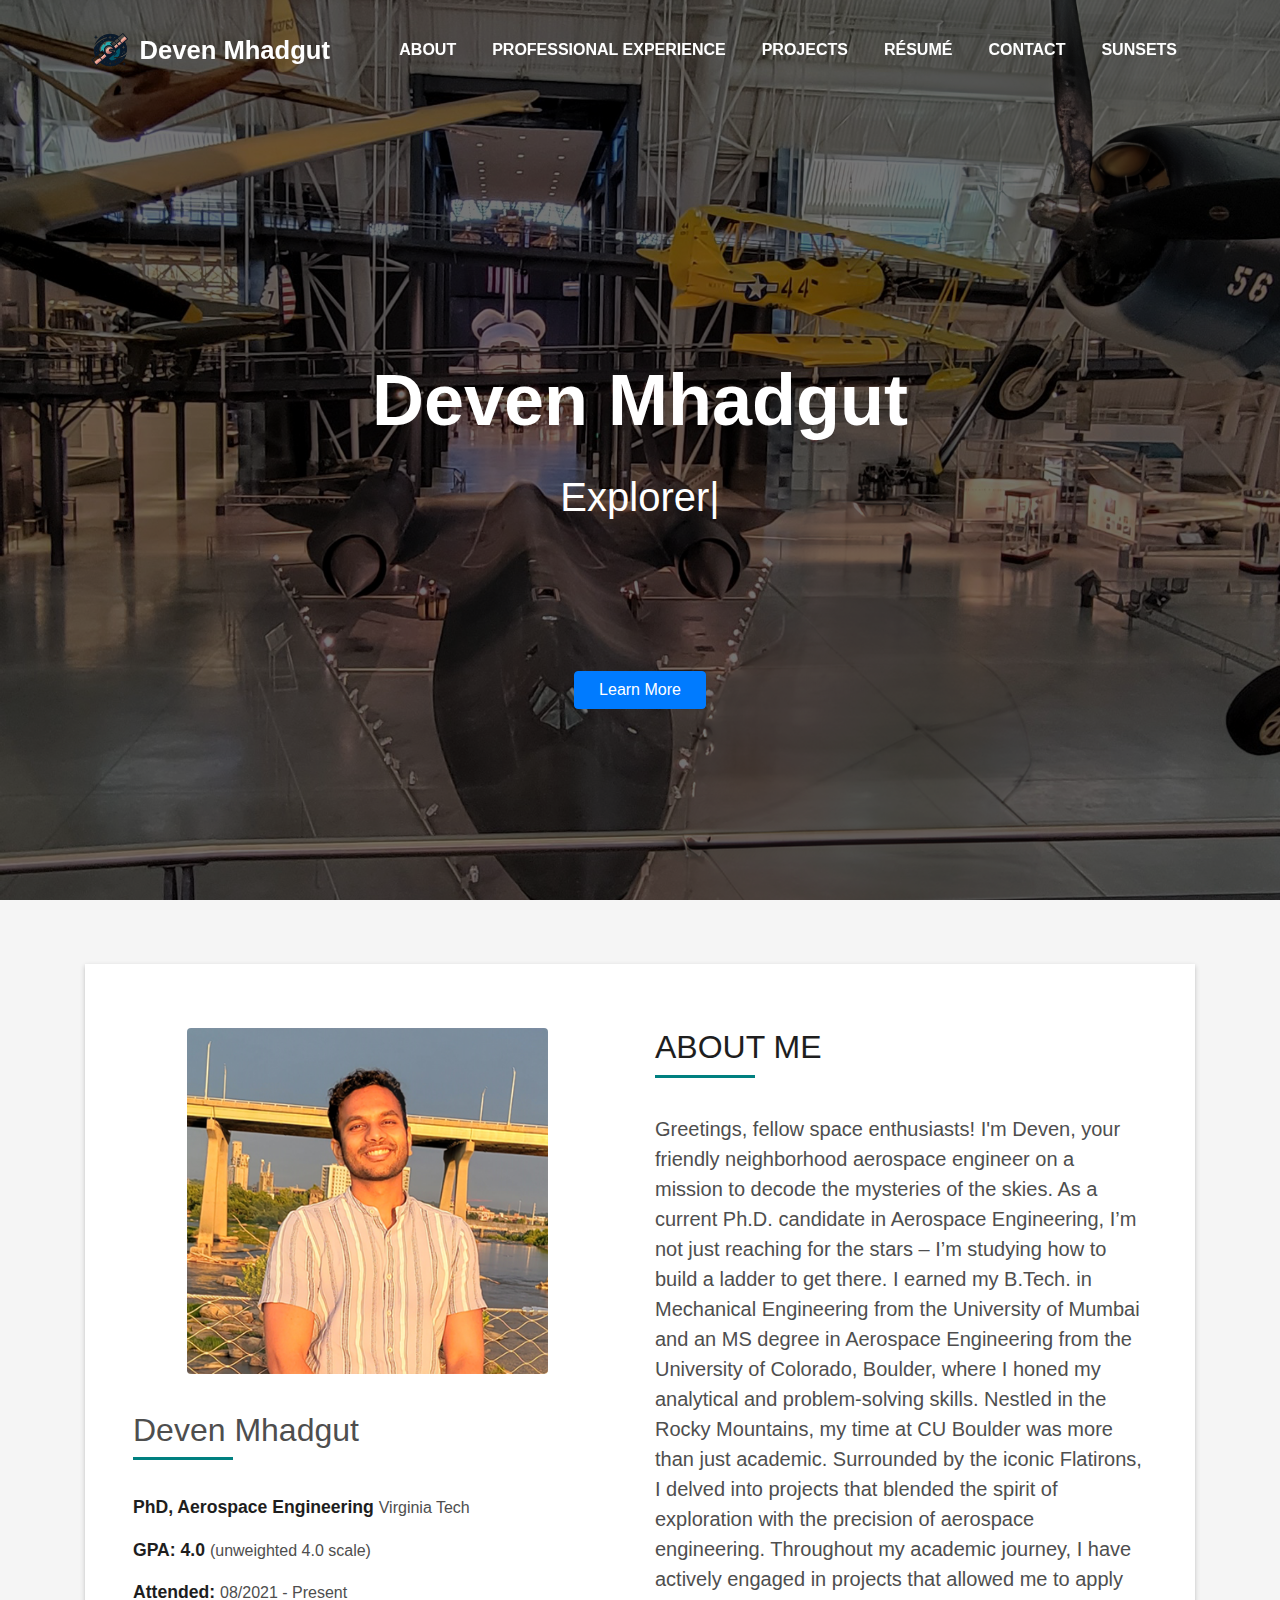
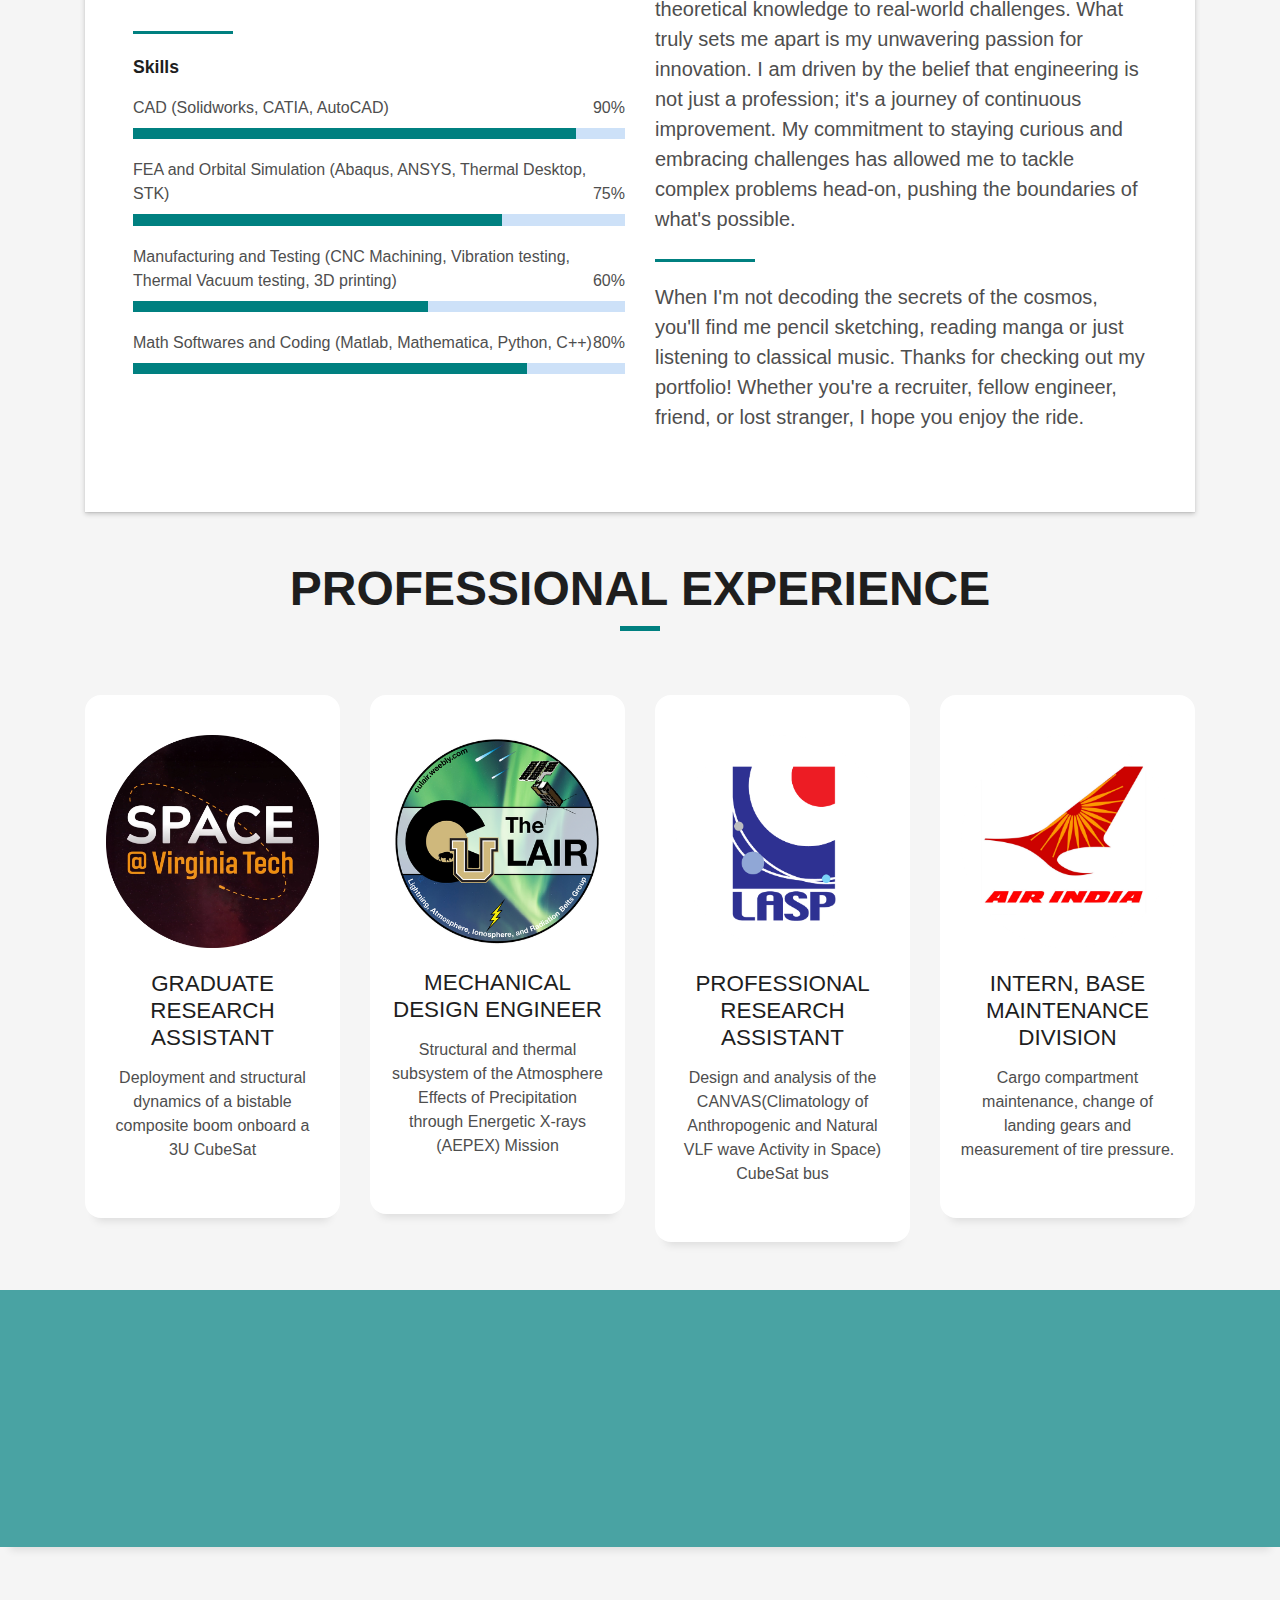
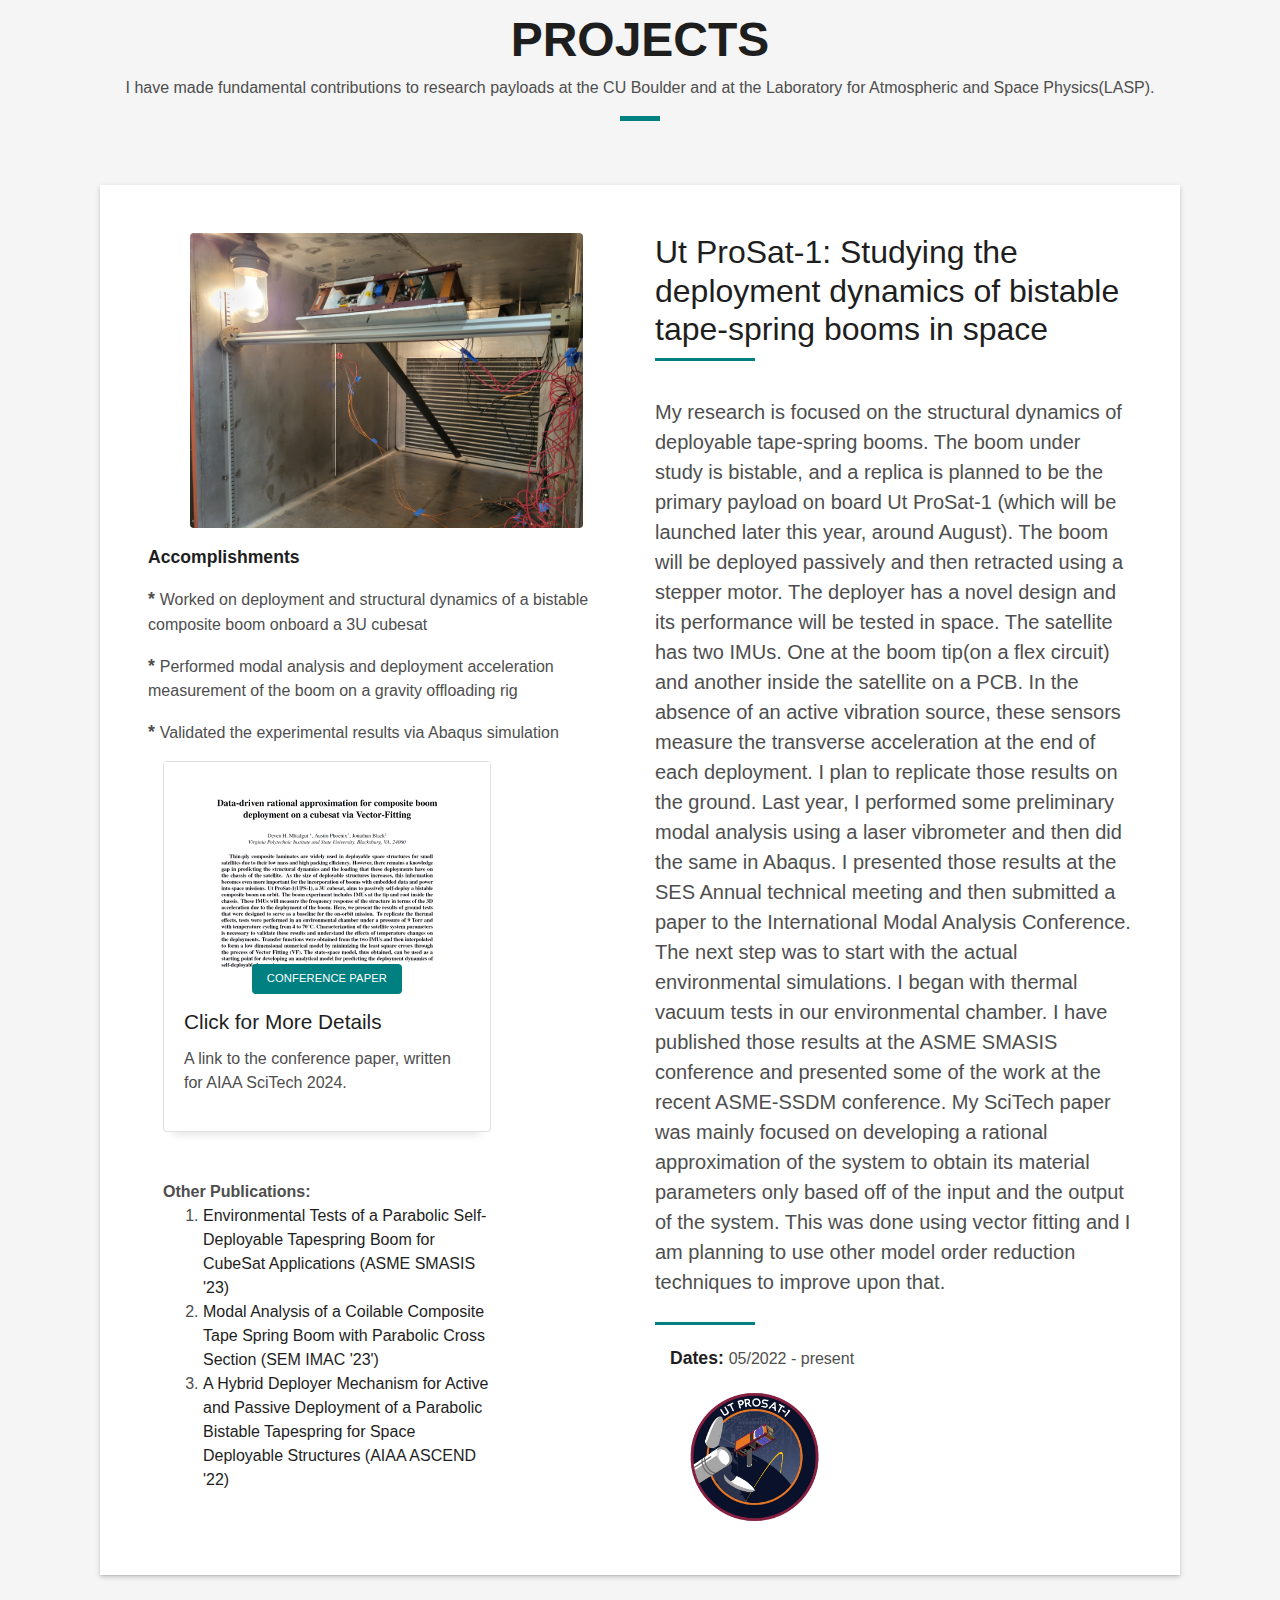
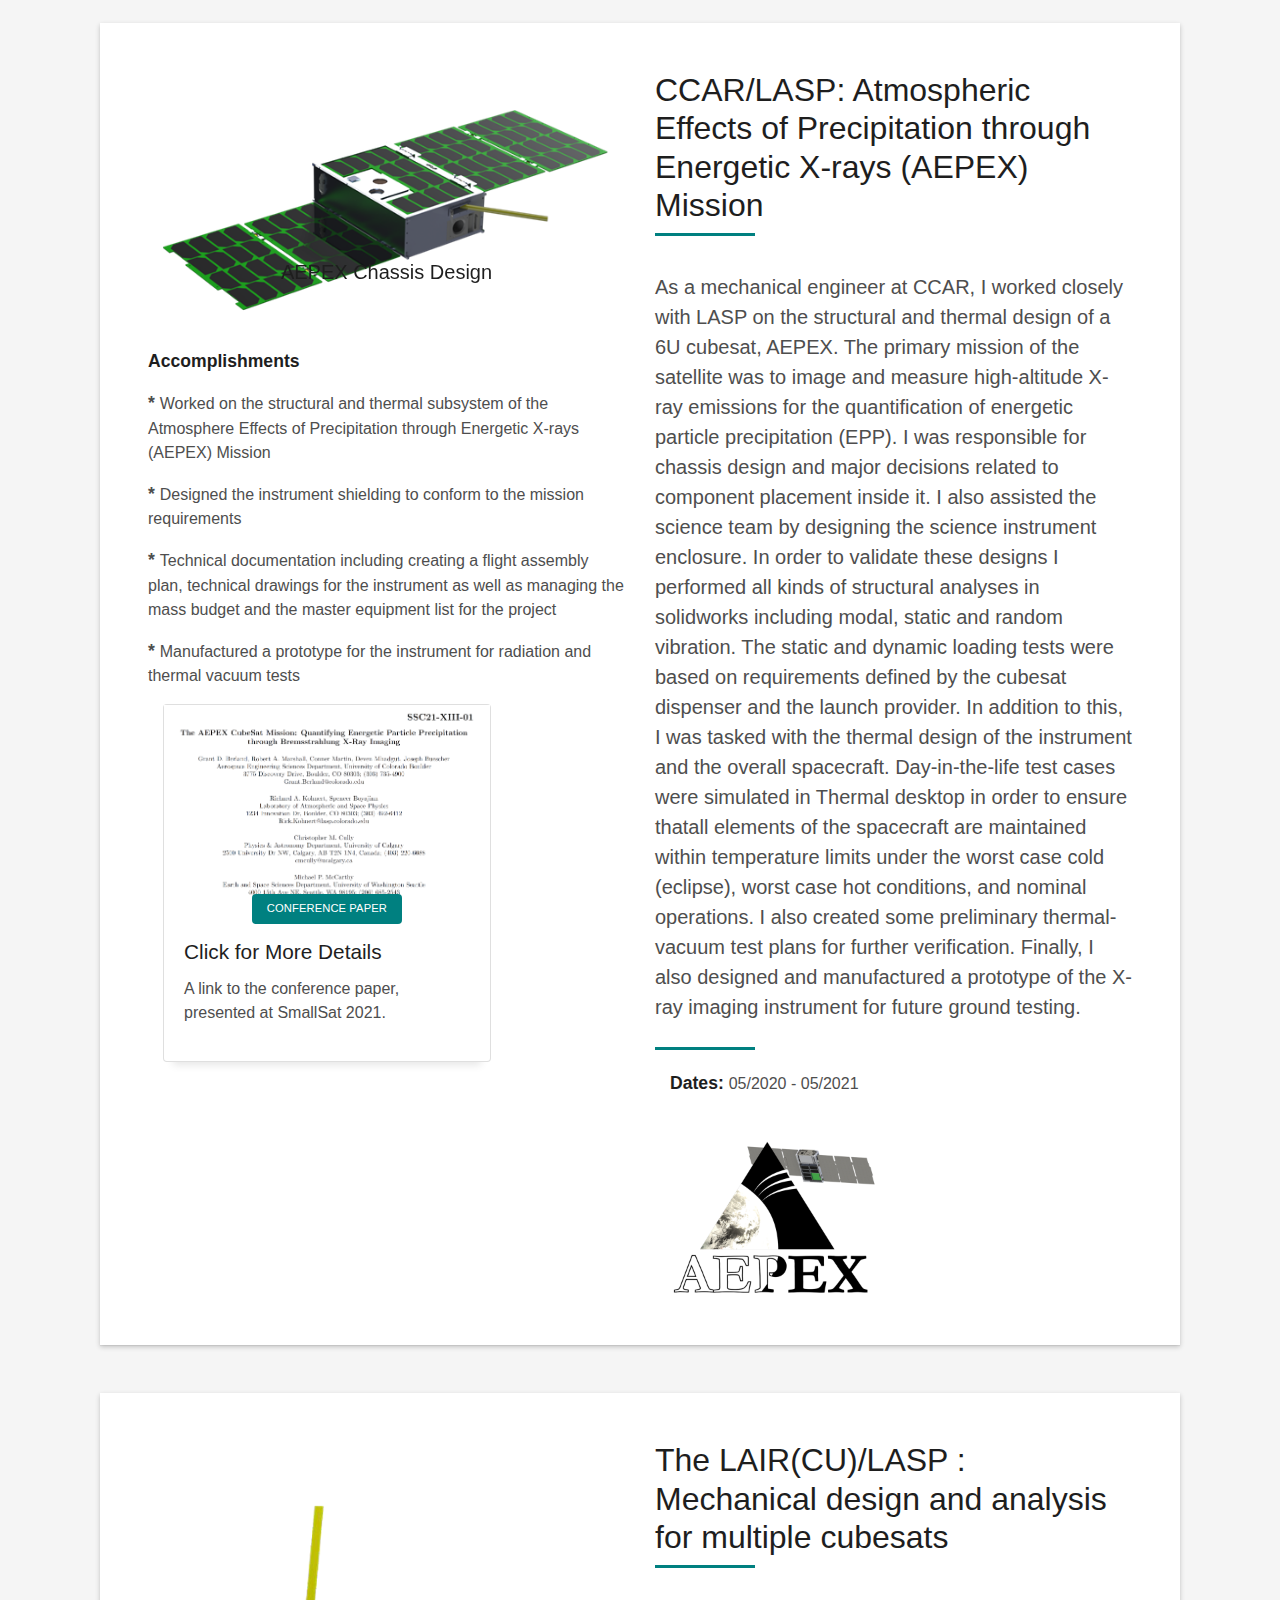
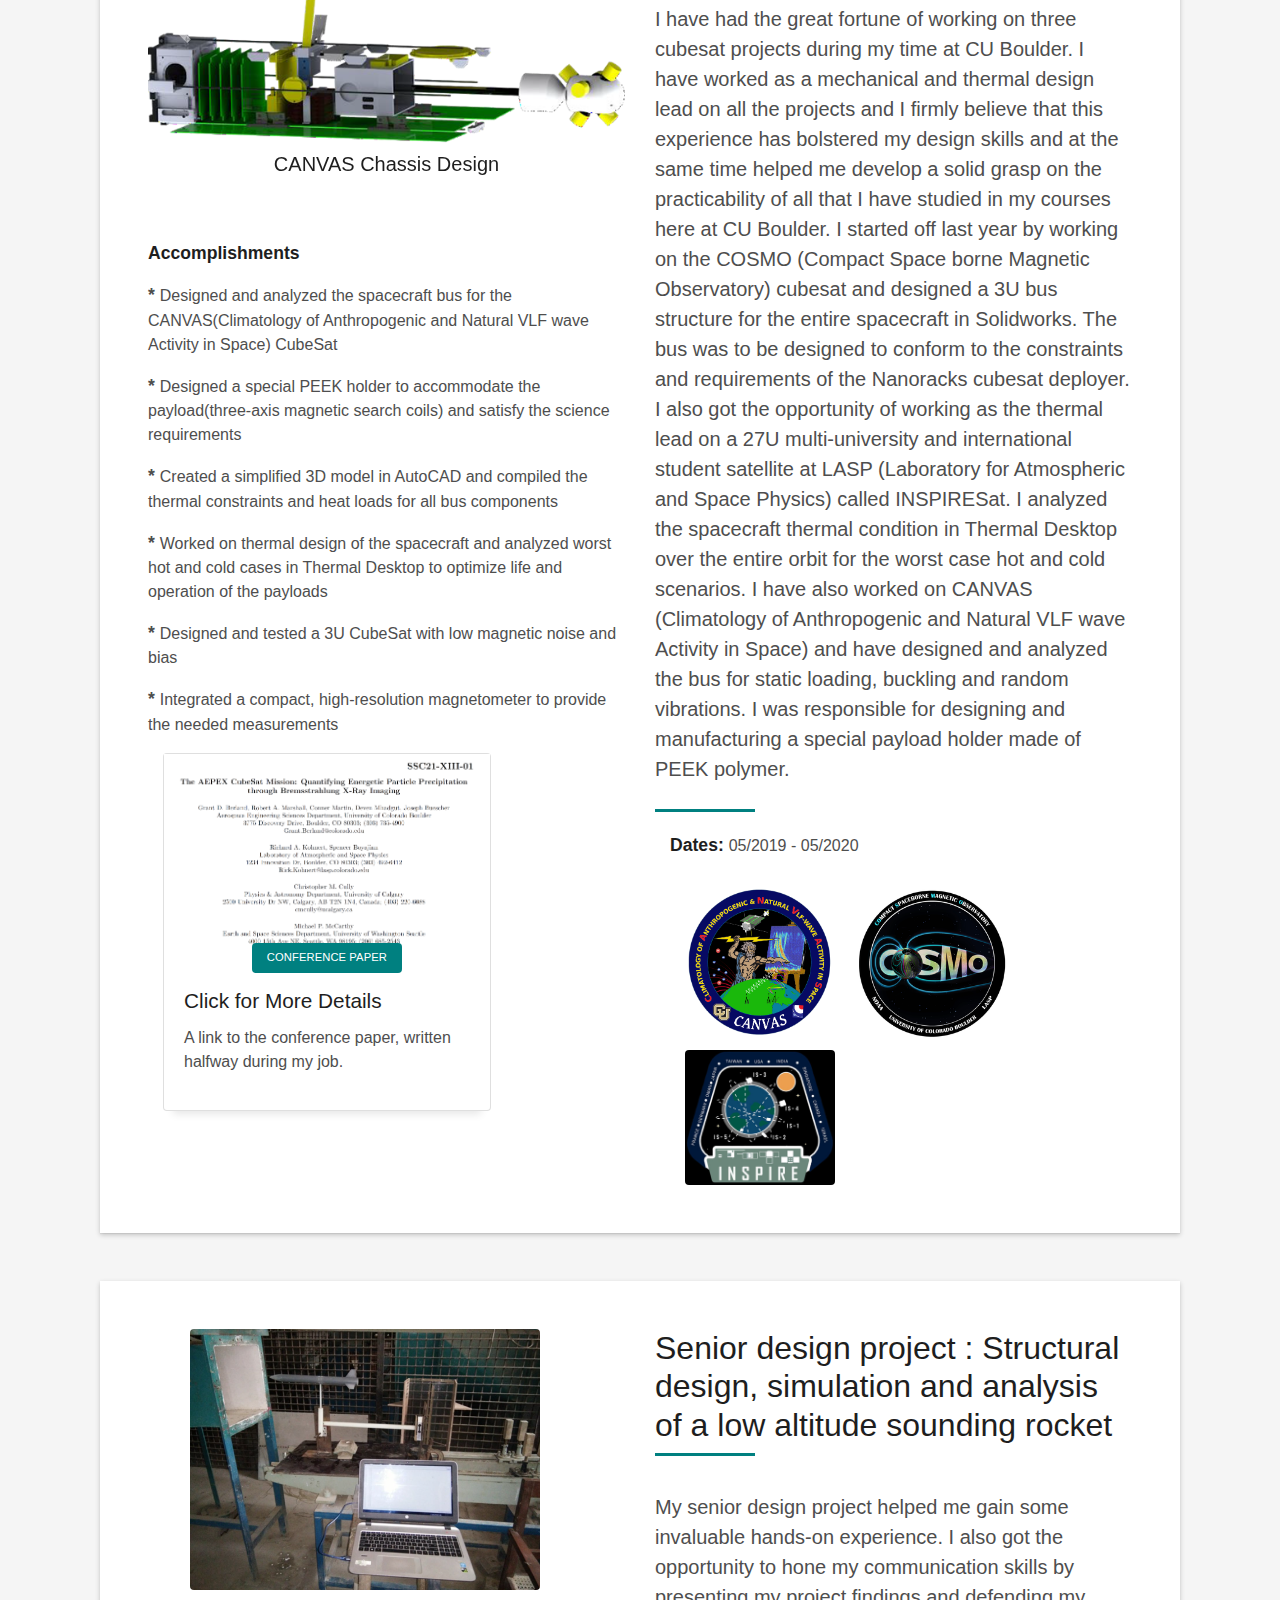
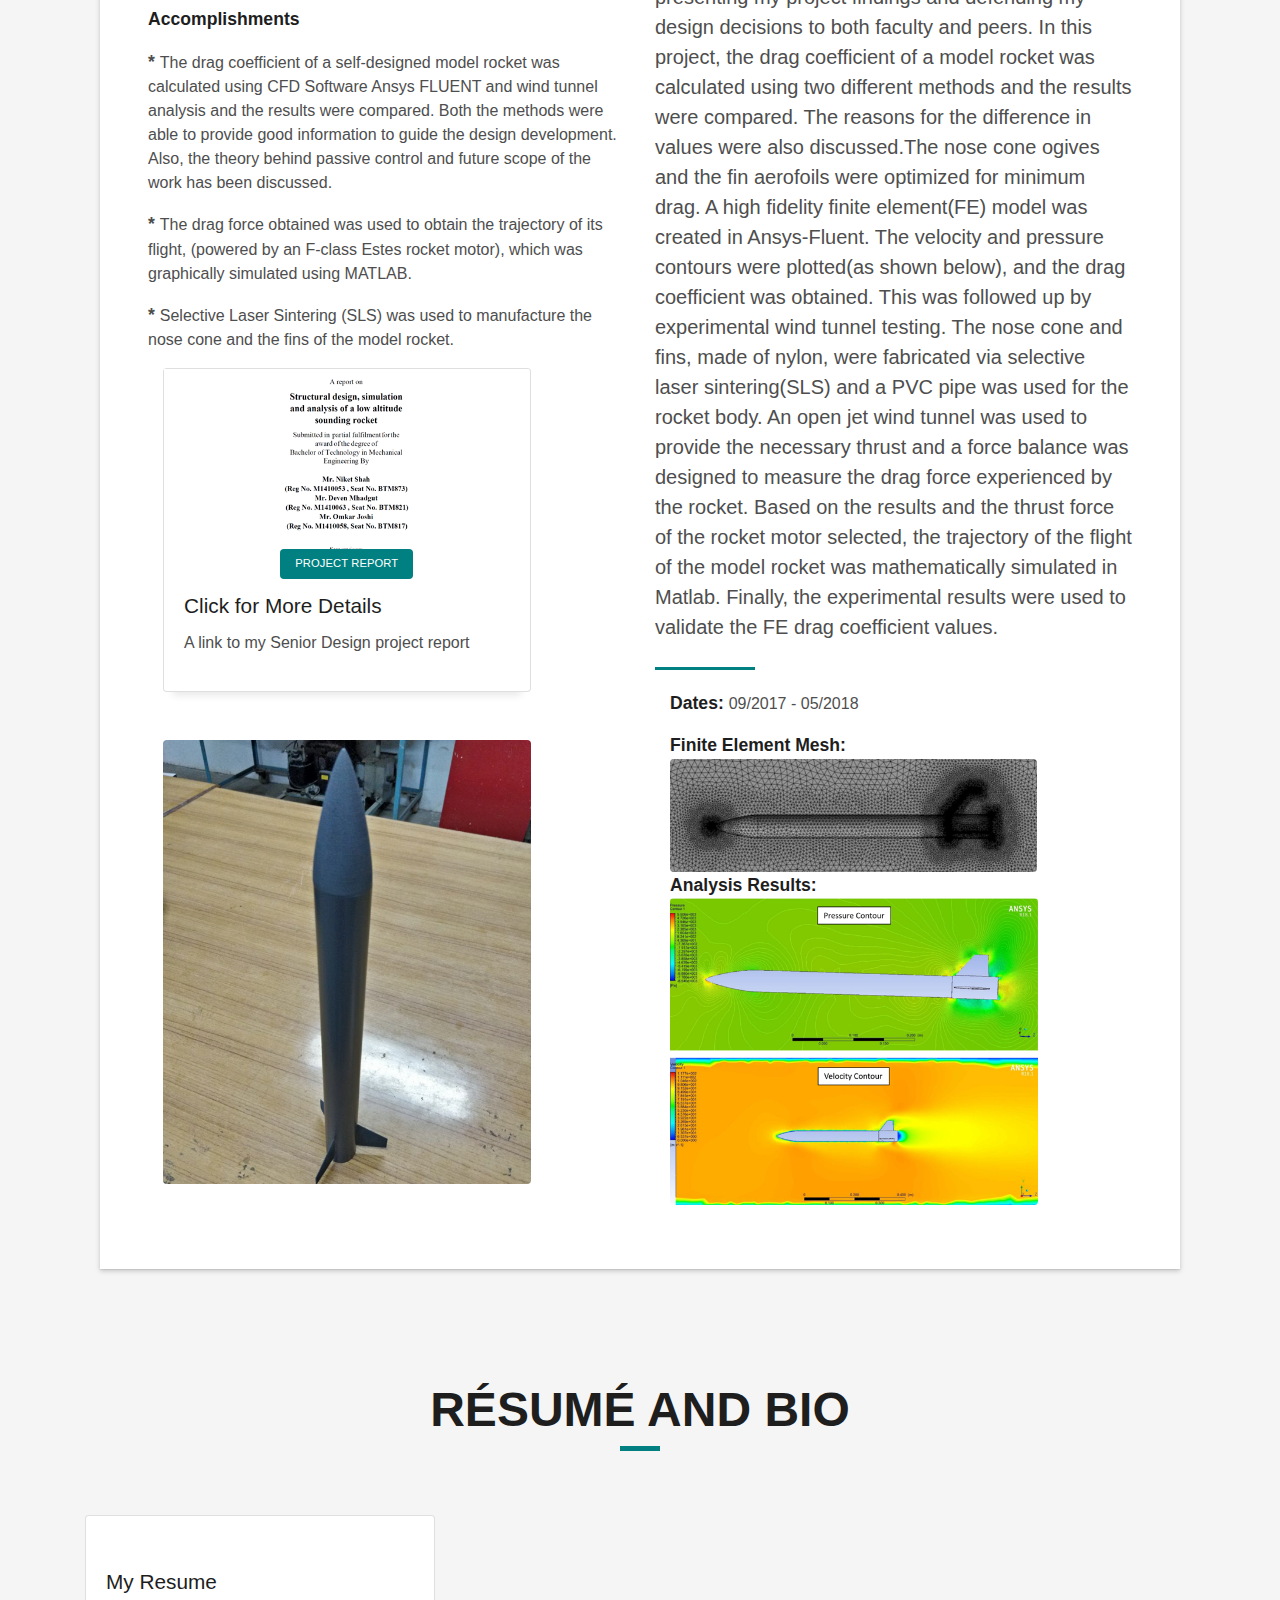
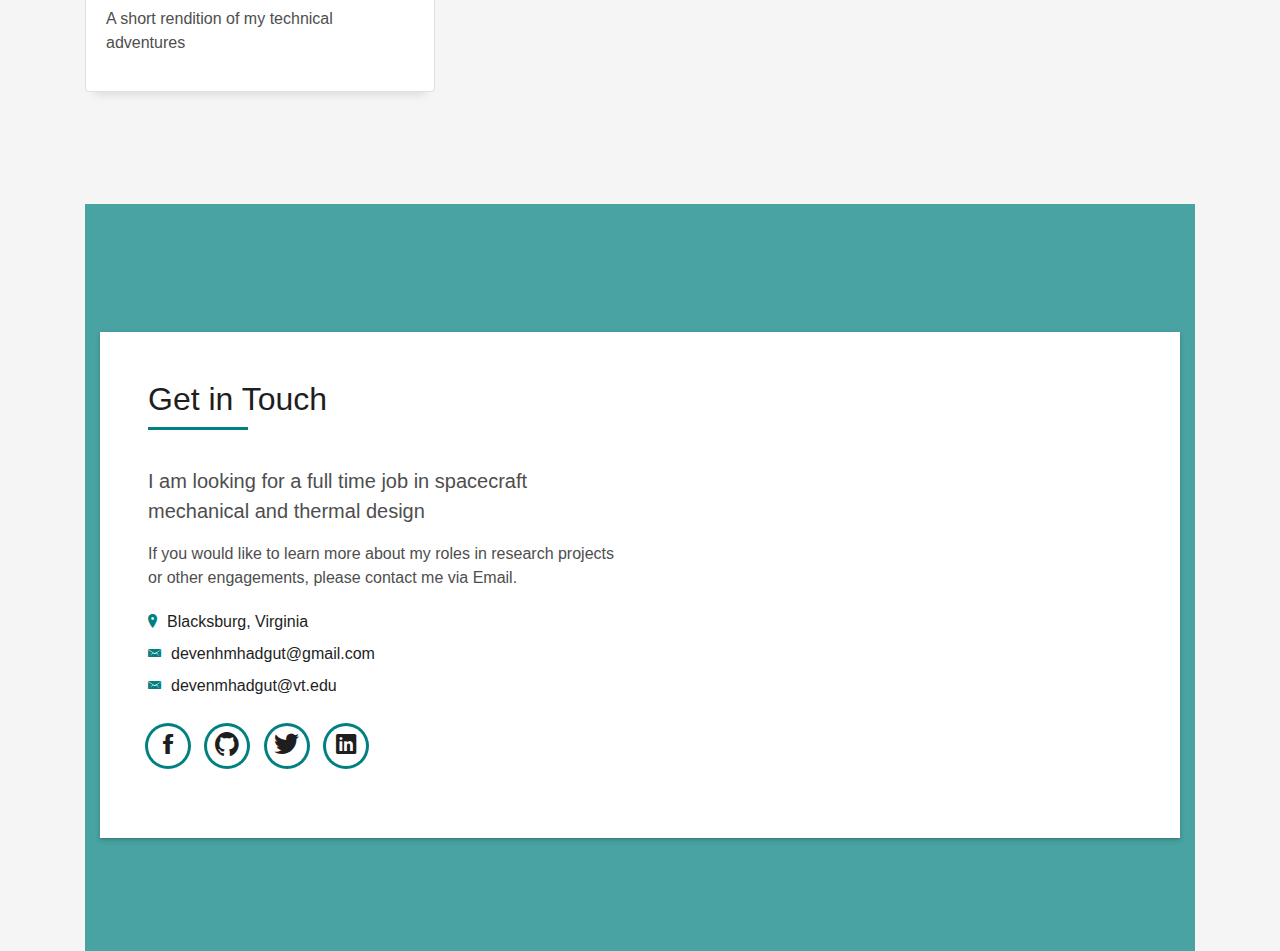
==== index.html @ 3f37170b "mods" ====
﻿<!DOCTYPE html>
<html lang="en" data-bs-theme="dark">
<head>
  <meta charset="utf-8">
  <title>Deven Mhadgut</title>
  <meta content="width=device-width, initial-scale=1.0" name="viewport">
  <meta content="" name="keywords">
  <meta content="" name="description">

  <!-- Favicons -->
  <link href="img/favicon.ico" rel="icon">
  <link href="img/apple-touch-icon.png" rel="apple-touch-icon">

  <!-- Bootstrap CSS File -->
  <link href="lib/bootstrap/css/bootstrap.min.css" rel="stylesheet">

  <!-- Libraries CSS Files -->
  <link href="lib/font-awesome/css/font-awesome.min.css" rel="stylesheet">
  <link href="lib/animate/animate.min.css" rel="stylesheet">
  <link href="lib/ionicons/css/ionicons.min.css" rel="stylesheet">
  <link href="lib/owlcarousel/assets/owl.carousel.min.css" rel="stylesheet">
  <link href="lib/lightbox/css/lightbox.min.css" rel="stylesheet">

  <!-- Main Stylesheet File -->
  <link href="css/style.css" rel="stylesheet">

  <!-- =======================================================
    Theme Name: DevFolio
    Theme URL: https://bootstrapmade.com/devfolio-bootstrap-portfolio-html-template/
    Author: BootstrapMade.com
    License: https://bootstrapmade.com/license/
  ======================================================= -->
</head>

<body id="page-top">

	<!--/ Nav Star /-->
	<nav class="navbar navbar-b navbar-trans navbar-expand-md fixed-top" id="mainNav">
		<div class="container">
			<a href="#page-top">
			<img src="img/android-chrome-192x192.png" alt="Logo" class="logo"
			width="50" 
     		height="50">
			</a>
			&nbsp;
			<a class="navbar-brand js-scroll" href="#page-top">Deven Mhadgut</a>

			<button class="navbar-toggler collapsed" type="button" data-toggle="collapse" data-target="#navbarDefault"
					aria-controls="navbarDefault" aria-expanded="false" aria-label="Toggle navigation">
				<span></span>
				<span></span>
				<span></span>
			</button>
			<div class="navbar-collapse collapse justify-content-end" id="navbarDefault">
				<ul class="navbar-nav">

					<li class="nav-item">
						<a class="nav-link js-scroll" href="#about">About</a>
					</li>
					<li class="nav-item">
						<a class="nav-link js-scroll" href="#service">Professional experience</a>
					</li>
					<li class="nav-item">
						<a class="nav-link js-scroll" href="#work">Projects</a>
					</li>
					<li class="nav-item">
						<a class="nav-link js-scroll" href="#resume">Résumé</a>
					</li>
					<li class="nav-item">
						<a class="nav-link js-scroll" href="#contact">Contact</a>
					</li>

					<li class="nav-item">
						<a class="nav-link js-scroll" href="sunsets.html">Sunsets</a>
					</li> 

				</ul>
			</div>
		</div>
	</nav>
	<!--/ Nav End /-->
	<!--/ Intro Skew Star /-->
	<div id="home" class="intro route bg-image" style="background-image: url(img/intro-bg.png)">
		<div class="overlay-itro"></div>
		<div class="intro-content display-table">
			<div class="table-cell">
				<div class="container">
					<!--<p class="display-6 color-d">Hello, world!</p>-->
					<h1 class="intro-title mb-4">Deven Mhadgut</h1>
					<p class="intro-subtitle"><span class="text-slider-items">Explorer,Engineer,Dreamer</span><strong class="text-slider"></strong></p>

				</div>
			</div>
		</div>
		<div class="intro-content display-table">
			<div class="table-cell">
				<div class="container">
					<p class="pt-3"><br /><br /><br /><br /><br /><br /><br /><br /><br /><br /><br /><br /><br /><br /><br /><br /><br /><br /><br /><br /><a class="btn btn-primary btn js-scroll px-4" href="#about" role="button">Learn More</a></p>
				</div>
			</div>
        </div>
	</div>
				<!--/ Intro Skew End /-->
				<section id="about" class="about-mf sect-pt4 route">
					<div class="container">
						<div class="row">
							<div class="col-sm-12">
								<div class="box-shadow-full">
									<div class="row">
										<div class="col-md-6">
											<div class="row">
												<div class="col-sm-3 col-md-1">
												</div>
												<div class="col-sm-3 col-md-9">
													<div class="about-img">

														<img src="img/aboutme3.png" class="img-fluid rounded b-shadow-a" alt="">

													</div>
												</div>
												<div class="col-sm-6 col-md-10">
													<div class="about-info">
														<p><span class="title-left">Deven Mhadgut </span><span></span></p> <br />
														<p><span class="title-s">PhD, Aerospace Engineering </span> Virginia Tech <span></span></p>
														<p><span class="title-s">GPA: 4.0 </span> <span>(unweighted 4.0 scale)</span></p>

														<p><span class="title-s">Attended: </span> <span>08/2021 - Present</span></p>
														<div class="title-box-2">
															<h5 class="title-left"></h5>
														</div>
													</div>
												</div>
											</div>
											<div class="skill-mf">
													<p class="title-s">Skills</p>
                   									<span>CAD (Solidworks, CATIA, AutoCAD)</span> <span class="pull-right">90%</span>
                   								 	<div class="progress">
                     									<div class="progress-bar" role="progressbar" style="width: 90%;" aria-valuenow="90" aria-valuemin="0" aria-valuemax="100"></div>
												 	</div>
                   								 
                   								 	<span>FEA and Orbital Simulation (Abaqus, ANSYS, Thermal Desktop, <br /> STK)</span> <span class="pull-right">75%</span>
                  								 	<div class="progress">
                  								    	<div class="progress-bar" role="progressbar" style="width: 75%" aria-valuenow="75" aria-valuemin="0" aria-valuemax="100"></div>
                    								</div>

                    								<span>Manufacturing and Testing (CNC Machining, Vibration testing, Thermal Vacuum testing, 3D printing)</span> <span class="pull-right">60%</span>
                   								 	<div class="progress">
                      									<div class="progress-bar" role="progressbar" style="width: 60%" aria-valuenow="60" aria-valuemin="0" aria-valuemax="100"></div>
													</div>

													<span>Math Softwares and Coding (Matlab, Mathematica, Python, C++)</span> <span class="pull-right">80%</span>
													<div class="progress">
														<div class="progress-bar" role="progressbar" style="width: 80%" aria-valuenow="80" aria-valuemin="0" aria-valuemax="100"></div>
													</div>
											
											</div>	
										</div>
										<div class="col-md-6">
											<div class="about-me pt-4 pt-md-0">
												<div class="title-box-2">
													<h5 class="title-left">
														ABOUT ME
													</h5>
												</div>
												<p class="lead">
													

														

													Greetings, fellow space enthusiasts! I'm Deven, your friendly neighborhood aerospace engineer on a mission 
													to decode the mysteries of the skies. As a current Ph.D. candidate in Aerospace Engineering, 
													I’m not just reaching for the stars – I’m studying how to build a ladder to get there. I earned my B.Tech. in Mechanical Engineering
													from the University of Mumbai and an MS degree in Aerospace Engineering from the University of Colorado, Boulder, where I honed my analytical 
													and problem-solving skills. 
													Nestled in the Rocky Mountains, my time at CU Boulder was more than just academic. Surrounded by the iconic Flatirons, 
													I delved into projects that blended the spirit of exploration with the precision of aerospace engineering.
													Throughout my academic journey, I have actively engaged in projects that allowed me to apply theoretical knowledge to real-world challenges.
													What truly sets me apart is my unwavering passion for innovation. I am driven by the belief that engineering is not just a profession; 
													it's a journey of continuous improvement. My commitment to staying curious and embracing challenges has allowed me to tackle complex 
													problems head-on, pushing the boundaries of what's possible.															

																								
																																						
														
												</p>

												<div class="title-box-2">
													<h5 class="title-left"></h5>
												</div>
												<p class="lead">
													When I'm not decoding the secrets of the cosmos, you'll find me pencil sketching, reading manga or just listening to classical music. 
													Thanks for checking out my portfolio! Whether you're a recruiter, fellow engineer, friend, or lost stranger, I hope you enjoy the ride.

												</p>
											</div>
										</div>
									</div>
								</div>
							</div>
						</div>
					</div>
				</section>

				<!--/ Section Services Star /-->
				<section id="service" class="services-mf route">
					<div class="container">
						<div class="row">
							<div class="col-sm-12">
								<div class="title-box text-center">
									<h3 class="title-a">
										PROFESSIONAL EXPERIENCE
									</h3>
									<!--/
									<p class="subtitle-a">
										Images are linked to press releases.
									</p>
									/-->
									<div class="line-mf"></div>
								</div>
							</div>
						</div>
						<div class="row">
							<div class="col-md-3">
								<div class="service-box">
									<div class="service-ico">
										<a href="https://www.space.vt.edu">
											<img src="img/spaceatvtlogo2.png" class="img-fluid rounded b-shadow-a" alt="">
										</a>
									</div>
									<div class="service-content">
										<h2 class="s-title">GRADUATE RESEARCH ASSISTANT</h2>
										<p class="s-description text-center">
											Deployment and structural dynamics of a bistable composite boom onboard a 3U CubeSat
										</p>
									</div>
								</div>
							</div>
							<div class="col-md-3">
								<div class="service-box">
									<div class="service-ico">
										<a href="https://culair.weebly.com/lair-lab.html">
											<img src="img/lair-logo4.png" class="img-fluid rounded b-shadow-a" alt="">
										</a>
									</div>
									<div class="service-content">
										<h2 class="s-title">MECHANICAL DESIGN ENGINEER</h2>
										<p class="s-description text-center">
											Structural and thermal subsystem of the Atmosphere Effects of Precipitation through Energetic X-rays (AEPEX) Mission
										</p>
									</div>
								</div>
							</div>
							<div class="col-md-3">
								<div class="service-box">
									<div class="service-ico">
										<a href="https://lasp.colorado.edu">
											<img src="img/lasplogo.png" class="img-fluid rounded b-shadow-a" alt="">
										</a>
									</div>
									<div class="service-content">
										<h2 class="s-title">PROFESSIONAL RESEARCH ASSISTANT</h2>
										<p class="s-description text-center">
											Design and analysis of the CANVAS(Climatology of Anthropogenic and Natural VLF wave Activity in Space) CubeSat bus
										</p>
									</div>
								</div>
							</div>
							<div class="col-md-3">
								<div class="service-box">
									<div class="service-ico">
										<a href="https://www.airindia.com">
											<img src="img/airindialogo.png" class="img-fluid rounded b-shadow-a" alt="">
										</a>
									</div>
									<div class="service-content">
										<h2 class="s-title">INTERN, BASE MAINTENANCE DIVISION</h2>
										<p class="s-description text-center">
											Cargo compartment maintenance, change of landing gears and measurement of tire pressure.
										</p>
									</div>
								</div>
							</div>
						</div>
		    	</section> 
				<!--/ Section Services End /-->

				<div class="section-counter paralax-mf bg-image" style="background-image: url(img/counters-bg.png)">
					<div class="overlay-mf"></div>
					<div class="container">
						<div class="row">
							<div class="col-sm-3 col-lg-3">


							</div>
						</div>
					</div>
				</div>

				<!--/ Section Portfolio Star /-->

				<section id="work" class="portfolio-mf sect-pt4 route">
					<div class="container">
						<div class="row">
							<div class="col-sm-12">
								<div class="title-box text-center">
									<h3 class="title-a">
										PROJECTS
									</h3>
									<p class="subtitle-a">
										I have made fundamental contributions to research payloads at the CU Boulder and at the Laboratory for Atmospheric and Space Physics(LASP).
									</p>
									<div class="line-mf"></div>
								</div>
							</div>
						</div>
                    
						<div class="container">
							<div class="row">
								<div class="col-sm-12">
									<div class="box-shadow-full">
										<div class="row">
											<div class="col-md-6">
												<div class="row">
													<div class="col-sm-2 col-md-1">
													</div>

													<div class="col-sm-6 col-md-10">
														<div class="about-img">
															<img src="img/fullydep.jpg" class="img-fluid rounded b-shadow-a" alt="">
														</div>
													</div>

												</div>
												<div class="skill-mf">
													<p class="lead">

													</p>
													<p class="title-s">Accomplishments</p>
													<div class="about-info">
														<p><span class="title-s"> </span> <span></span></p>
													</div>
													<div class="about-info">
														<p><span class="title-s"> </span> <span></span></p>
													</div>
													<div class="about-info">
														<p><span class="title-s">* </span> <span> Worked on deployment and structural dynamics of a bistable composite boom onboard a 3U cubesat </span></p>
													</div>
													<div class="about-info">
														<p><span class="title-s">* </span> <span> Performed modal analysis and deployment acceleration measurement of the boom on a gravity offloading rig</span></p>
													</div>
													<div class="about-info">
														<p><span class="title-s">* </span> <span> Validated the experimental results via Abaqus simulation </span></p>
													</div>													
													
													<div class="about-info">
														<p><span class="title-s"> </span> </p>
													</div>

													<div class="col-md-9">
														<div class="card card-blog">
															<div class="card-img">
																<a href="blog-single-scitech.html"><img src="img/scitech_paper_preview.png" alt="" class="img-fluid"></a>
															</div>
															<div class="card-body">
																<div class="card-category-box">
																	<div class="card-category">
																		<h6 class="category">Conference Paper</h6>
																	</div>
																</div>
																<h3 class="card-title"><a href="blog-single-scitech.html">Click for More Details</a></h3>
																<p class="card-description">
																	A link to the conference paper, written for AIAA SciTech 2024.
																</p>
															</div>
														</div>
														<div>

														<b>Other Publications:</b>
															<ol>
																<li><a href=https://doi.org/10.1115/SMASIS2023-110423>Environmental Tests of a Parabolic Self-Deployable Tapespring Boom for CubeSat Applications (ASME SMASIS '23)</a></li>
																<li><a href=https://link.springer.com/chapter/10.1007/978-3-031-34942-3_12>Modal Analysis of a Coilable Composite Tape Spring Boom with Parabolic Cross Section (SEM IMAC '23')</a></li>
																<li><a href=https://doi.org/10.2514/6.2022-4338>A Hybrid Deployer Mechanism for Active and Passive Deployment of a Parabolic Bistable Tapespring for Space Deployable Structures (AIAA ASCEND '22)</a></li>
															</ol>															
														</div>

													</div>

												</div>
											</div>
											<div class="col-md-6">
												<div class="about-me pt-4 pt-md-0">
													<div class="title-box-2">
														<h5 class="title-left">
															Ut ProSat-1: Studying the deployment dynamics of bistable tape-spring booms in space
														</h5>
													</div>
													<p class="lead">
														My research is focused on the structural dynamics of deployable tape-spring booms. The boom under study is bistable, and a replica is planned to be the primary payload on board Ut ProSat-1 (which will be launched later this year, around August). The boom will be deployed passively and then retracted using a stepper motor. The deployer has a novel design and its performance will be tested in space. The satellite has two IMUs. One at the boom tip(on a flex circuit) and another inside the satellite on a PCB. In the absence of an active vibration source, these sensors measure the transverse acceleration at the end of each deployment. I plan to replicate those results on the ground. Last year, I performed some preliminary modal analysis using a laser vibrometer and then did the same in Abaqus. I presented those results at the SES Annual technical meeting and then submitted a paper to the International Modal Analysis Conference. The next step was to start with the actual environmental simulations. I began with thermal vacuum tests in our environmental chamber. I have published those results at the ASME SMASIS conference and presented some of the work at the recent ASME-SSDM conference. My SciTech paper was mainly focused on developing a rational approximation of the system to obtain its material parameters only based off of the input and the output of the system. This was done using vector fitting and I am planning to use other model order reduction techniques to improve upon that.
													</p>
													<div class="title-box-2">
														<h5 class="title-left"></h5>
													</div>
													<div class="col-sm-6 col-md-10">
														<div class="about-info">

															<p><span class="title-s">Dates: </span> <span>05/2022 - present</span></p>
														</div>
													</div>
													<div class="col-sm-6 col-md-5">
														<div class="about-img">
															<img src="img/UPS-1.png" class="img-fluid rounded b-shadow-a" alt="">
														</div>
													</div>
												</div>
											</div>
										</div>
									</div>
								</div>

							</div>
						</div>
					
						
						
						
						
						<div class="container">
							<div class="row">
								<div class="col-sm-12">
									<div class="box-shadow-full">
										<div class="row">
											<div class="col-md-6">
												<div class="row">
													<div class="col-sm-2 col-md-1">
													</div>
													<div class="col-sm-12 col-md-12">
														<div id="carouselExampleIndicators1" class="carousel slide" data-ride="carousel">
															<ol class="carousel-indicators">
															  <li data-target="#carouselExampleIndicators1" data-slide-to="0" class="active"></li>
															  <li data-target="#carouselExampleIndicators1" data-slide-to="1"></li>
															  <li data-target="#carouselExampleIndicators1" data-slide-to="2"></li>
															</ol>
															<div class="carousel-inner">
															  <div class="carousel-item active">
																<img class="d-block w-100" src="img/aepexsat.png" alt="First slide"  
																width = "1080 px"
																height= "auto">
																<div class="carousel-caption d-none d-md-block">
																	<h5></h5>
																	<h5>AEPEX Chassis Design</h5>
																  </div>
															  </div>
															  <div class="carousel-item">
																<img class="d-block w-100" src="img/aepex inside.png" alt="Second slide"
																width = "1080 px"
																height= "auto">
																<div class="carousel-caption d-none d-md-block">
																	<h5></h5>
																	<h5>AEPEX Interior</h5>
																  </div>
															  </div>
															  <div class="carousel-item">
																<img class="d-block w-100" src="img/axisprototype.jpg" alt="Third Slide"
																width = "1080 px"
																height= "auto">
																<div class="carousel-caption d-none d-md-block">
																  <h5></h5>
																  <h5>Instrument Prototype</h5>
																</div>
															  </div>
															</div>
															<a class="carousel-control-prev" href="#carouselExampleIndicators1" role="button" data-slide="prev">
															  <span class="carousel-control-prev-icon" aria-hidden="true"></span>
															  <span class="sr-only">Previous</span>
															</a>
															<a class="carousel-control-next" href="#carouselExampleIndicators1" role="button" data-slide="next">
															  <span class="carousel-control-next-icon" aria-hidden="true"></span>
															  <span class="sr-only">Next</span>
															</a>
														  </div>
													</div>

												</div>
												<div class="skill-mf">
													<p class="lead">

													</p>
													<p class="title-s">Accomplishments</p>
													<div class="about-info">
														<p><span class="title-s"> </span> <span></span></p>
													</div>
													<div class="about-info">
														<p><span class="title-s"> </span> <span></span></p>
													</div>
													<div class="about-info">
														<p><span class="title-s">* </span> <span> Worked on the structural and thermal subsystem of the Atmosphere Effects of Precipitation through Energetic X-rays (AEPEX) Mission</span></p>
													</div>
													<div class="about-info">
														<p><span class="title-s">* </span> <span> Designed the instrument shielding to conform to the mission requirements </span></p>
													</div>
													<div class="about-info">
														<p>
															<span class="title-s">* </span> 
															<span> 
																Technical documentation including creating a flight assembly plan, technical drawings for the instrument as well as managing the mass budget and
																the master equipment list for the project 
															</span>
														</p>
													</div>
													<div class="about-info">
														<p><span class="title-s">* </span> <span> Manufactured a prototype for the instrument for radiation and thermal vacuum tests </span></p>
													</div>

													<div class="about-info">
														<p><span class="title-s"> </span> </p>
													</div>




													<div class="col-md-9">
														<div class="card card-blog">
															<div class="card-img">
																<a href="blog-single-1.html"><img src="img/paperpreview.png" alt="" class="img-fluid"></a>
															</div>
															<div class="card-body">
																<div class="card-category-box">
																	<div class="card-category">
																		<h6 class="category">Conference Paper</h6>
																	</div>
																</div>
																<h3 class="card-title"><a href="blog-single-1.html">Click for More Details</a></h3>
																<p class="card-description">
																	A link to the conference paper, presented at SmallSat 2021.
																</p>
															</div>
														</div>
													</div>




												</div>
											</div>
											<div class="col-md-6">
												<div class="about-me pt-4 pt-md-0">
													<div class="title-box-2">
														<h5 class="title-left">
															CCAR/LASP: Atmospheric Effects of Precipitation through Energetic X-rays (AEPEX) Mission
														</h5>
													</div>
													<p class="lead">
														As a mechanical engineer at CCAR, I worked closely with LASP on the structural and thermal 
														design of a 6U cubesat, AEPEX. The primary mission of the satellite was to image and measure
														high-altitude X-ray emissions for the quantification of energetic particle precipitation (EPP). 
														I was responsible for chassis design and major decisions related to component placement inside it. I 
														also assisted the science team by designing the science instrument enclosure. 
														In order to validate these designs I performed all kinds of structural analyses in solidworks including 
														modal, static and random vibration. The static and dynamic loading tests were based on requirements defined
														by the cubesat dispenser and the launch provider.
														In addition to this, I was tasked with the thermal design of the instrument and the overall spacecraft. 
														Day-in-the-life test cases were simulated in Thermal desktop in order to ensure thatall elements of
														the spacecraft are maintained within temperature limits under the worst case cold (eclipse), worst case hot 
														conditions, and nominal operations. I also created some preliminary thermal-vacuum test plans for further 
														verification. Finally, I also designed and manufactured a prototype of the X-ray imaging instrument for future 
														ground testing.
											
													</p>
													<div class="title-box-2">
														<h5 class="title-left"></h5>
													</div>
													<div class="col-sm-6 col-md-10">
														<div class="about-info">

															<p><span class="title-s">Dates: </span> <span>05/2020 - 05/2021</span></p>
															<br />

														</div>
													</div>



													<div class="col-sm-6 col-md-6">
														<div class="about-img">

															<img src="img/aepex.png" class="img-fluid rounded b-shadow-a" alt="">

														</div>
													</div>
												</div>
											</div>
										</div>
									</div>
								</div>

							</div>
						</div>

						<div class="container">
							<div class="row">
								<div class="col-sm-12">
									<div class="box-shadow-full">
										<div class="row">
											<div class="col-md-6">
												<div class="row">
													<div class="col-sm-2 col-md-1">
													</div>
													<div class="col-sm-12 col-md-12">
														<div id="carouselExampleIndicators2" class="carousel slide" data-ride="carousel">
															<ol class="carousel-indicators">
															  <li data-target="#carouselExampleIndicators2" data-slide-to="0" class="active"></li>
															  <li data-target="#carouselExampleIndicators2" data-slide-to="1"></li>
															  <li data-target="#carouselExampleIndicators2" data-slide-to="2"></li>
															</ol>
															<div class="carousel-inner">
															  <div class="carousel-item active">
																<img class="d-block w-100" src="img/canvassat.png" alt="First slide"  
																width = "1080 px"
																height= "auto">
																<div class="carousel-caption d-none d-md-block">
																	<h5></h5>
																	<h5>CANVAS Chassis Design</h5>
																  </div>
															  </div>
															  <div class="carousel-item">
																<img class="d-block w-100" src="img/cosmosat.jpg" alt="Second slide"
																width = "1080 px"
																height= "auto">
																<div class="carousel-caption d-none d-md-block">
																	<h5></h5>
																	<h5>COSMO Chassis Design</h5>
																  </div>
															  </div>
															  <div class="carousel-item">
																<img class="d-block w-100" src="img/IS-3 deployed 3.JPG" alt="Third Slide"
																width = "1080 px"
																height= "auto">
																<div class="carousel-caption d-none d-md-block">
																  <h5></h5>
																  <h5>InspireSat-3 Chassis Design</h5>
																</div>
															  </div>
															</div>
															<a class="carousel-control-prev" href="#carouselExampleIndicators2" role="button" data-slide="prev">
															  <span class="carousel-control-prev-icon" aria-hidden="true"></span>
															  <span class="sr-only">Previous</span>
															</a>
															<a class="carousel-control-next" href="#carouselExampleIndicators2" role="button" data-slide="next">
															  <span class="carousel-control-next-icon" aria-hidden="true"></span>
															  <span class="sr-only">Next</span>
															</a>
														  </div>
													</div>

												</div>
												<div class="skill-mf">
													<p class="lead">

													</p>
													<p class="title-s">Accomplishments</p>
													<div class="about-info">
														<p><span class="title-s"> </span> <span></span></p>
													</div>
													<div class="about-info">
														<p><span class="title-s"> </span> <span></span></p>
													</div>
													<div class="about-info">
														<p><span class="title-s">* </span> <span> Designed and analyzed the spacecraft bus for the CANVAS(Climatology of Anthropogenic and Natural VLF wave Activity in Space) CubeSat </span></p>
													</div>
													<div class="about-info">
														<p>
															<span class="title-s">* </span> <span>
																Designed a special PEEK holder to accommodate the payload(three-axis magnetic search coils) and satisfy the science requirements
															</span>
														</p>
													</div>
													<div class="about-info">
														<p><span class="title-s">* </span> <span> Created a simplified 3D model in AutoCAD and compiled the thermal constraints and heat loads for all bus components </span></p>
													</div>
													<div class="about-info">
														<p><span class="title-s">* </span> <span> Worked on thermal design of the spacecraft and analyzed worst hot and cold cases in Thermal Desktop to optimize life and operation of the payloads </span></p>
													</div>
													<div class="about-info">
														<p>
															<span class="title-s">* </span> <span>
																Designed and tested a 3U CubeSat with low magnetic noise and bias
															</span>
														</p>
													</div>
												
													<div class="about-info">
														<p><span class="title-s">* </span>
															Integrated a compact, high-resolution magnetometer to provide the needed measurements
														<span>
														</p>
													</div>

													<div class="col-md-9">
														<div class="card card-blog">
															<div class="card-img">
																<a href="blog-single-1.html"><img src="img/paperpreview.png" alt="" class="img-fluid"></a>
															</div>
															<div class="card-body">
																<div class="card-category-box">
																	<div class="card-category">
																		<h6 class="category">Conference Paper</h6>
																	</div>
																</div>
																<h3 class="card-title"><a href="blog-single-1.html">Click for More Details</a></h3>
																<p class="card-description">
																	A link to the conference paper, written halfway during my job. 
																</p>
															</div>
														</div>
													</div>
												</div>
											</div>
											<div class="col-md-6">
												<div class="about-me pt-4 pt-md-0">
													<div class="title-box-2">
														<h5 class="title-left">
															The LAIR(CU)/LASP : Mechanical design and analysis for multiple cubesats
														</h5>
													</div>
													<p class="lead">
														I have had the great fortune of working on three cubesat projects during my time at CU Boulder. 
														I have worked as a mechanical and thermal design lead on all the projects and I firmly believe that 
														this experience has bolstered my design skills and at the same time helped me develop a solid 
														grasp on the practicability of all that I have studied in my courses here at CU
														Boulder. I started off last year by working on the COSMO (Compact Space borne Magnetic 
														Observatory) cubesat and designed a 3U bus structure for the entire spacecraft in Solidworks. 
														The bus was to be designed to conform to the constraints and requirements of
														the Nanoracks cubesat deployer. I also got the opportunity of working as the thermal lead on a 
														27U multi-university and international student satellite at LASP (Laboratory for Atmospheric and
														Space Physics) called INSPIRESat. I analyzed the spacecraft thermal condition in Thermal Desktop 
														over the entire orbit for the worst case hot and cold scenarios. I have also worked on CANVAS 
														(Climatology of Anthropogenic and Natural VLF wave Activity in Space) and have designed and analyzed
														the bus for static loading, buckling and random vibrations. I was responsible for designing and 
														manufacturing a special payload holder made of PEEK polymer. 
													</p>
													<div class="title-box-2">
														<h5 class="title-left"></h5>
													</div>
													<div class="col-sm-12 col-md-12">
														<div class="about-info">

															<p><span class="title-s">Dates: </span> <span>05/2019 - 05/2020</span></p>
															<div class="col-sm-12 col-md-12">
																<div class="about-img">
																	<a href="https://culair.weebly.com/canvas.html">
																	<img src="img/canvas-mission-patch_orig.png" class="img-fluid rounded b-shadow-a" alt="" width="150" height="auto">
																	</a>
																	&nbsp;
																	<a href="https://culair.weebly.com/cosmo.html">
																	<img src="img/cosmo-logo.png" class="img-fluid rounded b-shadow-a" alt="" width="175" 
																	height="auto">
																	</a>
												
																</div>
															</div>
															<div class="col-sm-12 col-md-12">
																<div class="about-img">
																	<a href="https://lasp.colorado.edu/inspire/elementor-246/">
																	<img src="img/IS.png" class="img-fluid rounded b-shadow-a" alt="" width="150" 
																	height="auto" class="center">
																	</a>
																</div>
															</div>
																<!--
																<div class="about-img">
		
																	<img src="img/cosmo-logo.png" class="img-fluid rounded b-shadow-a" alt="">
		
																</div>
																<div class="about-img">
		
																	<img src="img/IS.png" class="img-fluid rounded b-shadow-a" alt="">
		
																</div>
																-->
															
															

														</div>
													</div>
												</div>
											</div>
										</div>
									</div>
								</div>

							</div>
						</div>
						

						<div class="container">
							<div class="row">
								<div class="col-sm-12">
									<div class="box-shadow-full">
										<div class="row">
											<div class="col-md-6">
												<div class="row">
													<div class="col-sm-2 col-md-1">
													</div>
													<div class="col-sm-6 col-md-9">
														<div class="about-img">

															<img src="img/expsetup.png" class="img-fluid rounded b-shadow-a" alt="">

														</div>
													</div>

												</div>
												<div class="skill-mf">
													<p class="lead">

													</p>
													<p class="title-s">Accomplishments</p>
													<div class="about-info">
														<p><span class="title-s">* </span> <span>The drag coefficient of a self-designed model rocket was calculated using CFD Software Ansys FLUENT and wind tunnel analysis and the results were compared. Both the methods were able to provide good information to guide the design development. Also, the theory behind passive control and future scope of the work has been discussed.</span></p>
													</div>
												
													<div class="about-info">
														<p><span class="title-s">* </span> <span> The drag force obtained was used to obtain the trajectory of its flight, (powered by an F-class Estes rocket motor), which was graphically simulated using MATLAB.</span></p>
													</div>
													<div class="about-info">
														<p><span class="title-s">* </span> <span> Selective Laser Sintering (SLS) was used to manufacture the nose cone and the fins of the model rocket. </span></p>
													</div>
													<!--
													<div class="about-info">
														<p><span class="title-s">* </span> <span> Executed tests using the Helmholtz Cage to prepare the attitude adjusting systems for flight </span></p>
													</div>
													-->

													<div class="about-info">
														<p><span class="title-s"> </span> </p>
													</div>








													<div class="col-md-10">
														<div class="card card-blog">
															<div class="card-img">
																<a href="blog-single-btech.html"><img src="img/reppreview.png" alt="" class="img-fluid"></a>
															</div>
															<div class="card-body">
																<div class="card-category-box">
																	<div class="card-category">
																		<h6 class="category">PROJECT REPORT</h6>
																	</div>
																</div>
																<h3 class="card-title"><a href="blog-single-btech.html">Click for More Details</a></h3>
																<p class="card-description">
																	A link to my Senior Design project report
																</p>
																
															</div>
															
														</div>
														<div class="about-img">
															<img src="img/rocket.png" class="img-fluid rounded b-shadow-a" alt="" width="400" height="auto">
														</div>
													</div>


												</div>
											</div>
											<div class="col-md-6">
												<div class="about-me pt-4 pt-md-0">
													<div class="title-box-2">
														<h5 class="title-left">
															Senior design project : Structural design, simulation and analysis of a low altitude sounding rocket 
														</h5>
													</div>

													

													<p class="lead">
														My senior design project helped me gain some invaluable hands-on experience. 
														I also got the opportunity to hone my communication skills by presenting my project
														findings and defending my design decisions to both faculty and peers. In this project, 
														the drag coefficient of a model rocket was calculated using two different methods and the 
														results were compared. The reasons for the difference in values were also discussed.The nose 
														cone ogives and the fin aerofoils were optimized for minimum drag. A high fidelity finite element(FE) 
														model was created in Ansys-Fluent. The velocity and pressure contours were plotted(as shown below), and 
														the drag coefficient was obtained. This was followed up by experimental wind tunnel testing. The nose cone and fins,
														made of nylon, were fabricated via selective laser sintering(SLS) and a PVC pipe was used for the rocket body. An open jet
														wind tunnel was used to provide the necessary thrust and a force balance was designed to measure the drag force experienced 
														by the rocket. Based on the results and the thrust force of the rocket motor selected, the trajectory of the 
														flight of the model rocket was mathematically simulated in Matlab. Finally, the experimental results were 
														used to validate the FE drag coefficient values.
													</p>
													<div class="title-box-2">
														<h5 class="title-left"></h5>
													</div>
													<div class="col-sm-6 col-md-10">
														<div class="about-info">

															<p><span class="title-s">Dates: </span> <span>09/2017 - 05/2018</span></p>
															<a>
																<p>
																	<span class="title-s">Finite Element Mesh: </span> <br /> <span>
																		
																		<img src="img/mesh.png" class="img-fluid rounded b-shadow-a" alt="">
																	</span>

																	<span class="title-s">Analysis Results: </span> <br /> <span>
																		
																		<img src="img/seniorproject.png" class="img-fluid rounded b-shadow-a" alt="">
																	</span>
																</p>
															</a>
														</div>
													</div>
													<!--
													<div class="col-sm-6 col-md-4">
														<div class="about-img">
													
															<img src="img/rocket.png" class="img-fluid rounded b-shadow-a" alt="">
													
														</div>
													</div>
													-->
												</div>
											</div>
										</div>
									</div>
								</div>
							</div>
						</div>
					</div>
				</section>
				
				<!-- ======= Blog Section ======= -->
				<section id="resume" class="blog-mf sect-pt4 route">
					<div class="container">
					  <div class="row">
						<div class="col-sm-12">
						  <div class="title-box text-center">
							<h3 class="title-a">
								Résumé and Bio
							</h3>
							<!--<p class="subtitle-a">
							  Lorem ipsum, dolor sit amet consectetur adipisicing elit.
							</p>-->
							<div class="line-mf"></div>
						  </div>
						</div>
					  </div>
					  <div class="row">
						<div class="col-md-4">
						  <div class="card card-blog">
							<div class="card-img">
							  <a href="blog-resume.html"><img src="assets/img/post-1.jpg" alt="" class="img-fluid"></a>
							</div>
							<div class="card-body">
							  
							  <h3 class="card-title"><a href="blog-resume.html"> My Resume</a></h3>
							  <p class="card-description">
								A short rendition of my technical adventures
							  </p>
						  </div>
						</div>
					</div>
				</div>
				<!--/ Section Portfolio End /-->
				<!--/ Section Contact-Footer Star /-->
				<section class="paralax-mf footer-paralax bg-image sect-mt4 route" style="background-image: url(img/overlay-bg.png)">
					<div class="overlay-mf"></div>
					<div class="container">
						<div class="row">
							<div class="col-sm-12">
								<div class="contact-mf">
									<div id="contact" class="box-shadow-full">
										<div class="row">
										

											<div class="col-md-6">
												<div class="title-box-2 pt-4 pt-md-0">
													<h5 class="title-left">
														Get in Touch
													</h5>
												</div>
												<div class="more-info">
													<p class="lead">
														I am looking for a full time job in spacecraft mechanical and thermal design
													</p><p>

														If you would like to learn more about my roles in research projects or other engagements, please contact me via Email.
													</p>
													<ul class="list-ico">
														<li><span class="ion-ios-location"></span><a href = "https://maps.app.goo.gl/wkWxkPa6QPTe17HM9">Blacksburg, Virginia</a></li>

														<li><span class="ion-email"></span><a href = "mailto: devenhmhadgut@gmail.com">devenhmhadgut@gmail.com</a></li>

														<li><span class="ion-email"></span><a href = "mailto: devenmhadgut@vt.edu">devenmhadgut@vt.edu</a></li>
													</ul>
												</div>
												<div class="socials">
													<ul>
													  <li><a href="https://www.facebook.com/deven.mhadgut/"><span class="ico-circle"><i class="ion-social-facebook"></i></span></a></li>
													  <!--<li><a href=""><span class="ico-circle"><i class="bi bi-instagram"></i></span></a></li>-->
													  <li><a href="https://github.com/DevenMhadgut"><span class="ico-circle"><i class="ion-social-github"></i></span></a></li>
													  <li><a href="https://mobile.twitter.com/rusticdre"><span class="ico-circle"><i class="ion-social-twitter"></i></span></a></li>
													  <li><a href="https://www.linkedin.com/in/deven-mhadgut-2a2594126/"><span class="ico-circle"><i class="ion-social-linkedin"></i></span></a></li>
													</ul>
												  </div>
											</div>
										</div>
									</div>
								</div>
							</div>
						</div>
					</div>
					<footer>
						<div class="container">
							<div class="row">
								<div class="col-sm-12">
									<div class="copyright-box">
									<!--p class="copyright">&copy; Copyright <strong>DevFolio</strong>. All Rights Reserved</p>
										<div class="credits">

										  All the links in the footer should remain intact.
										  You can delete the links only if you purchased the pro version.
										  Licensing information: https://bootstrapmade.com/license/
										  Purchase the pro version with working PHP/AJAX contact form: https://bootstrapmade.com/buy/?theme=DevFolio
										
											Designed by <a href="https://bootstrapmade.com/">BootstrapMade</a>-->
										</div>
									</div>
								</div>
							</div>
						</div>
					</footer>
				</section>
				<!--/ Section Contact-footer End /-->

				<a href="#" class="back-to-top"><i class="fa fa-chevron-up"></i></a>
				<div id="preloader"></div>

				<!-- JavaScript Libraries -->
				<script src="lib/jquery/jquery.min.js"></script>
				<script src="lib/jquery/jquery-migrate.min.js"></script>
				<script src="lib/popper/popper.min.js"></script>
				<script src="lib/bootstrap/js/bootstrap.min.js"></script>
				<script src="lib/easing/easing.min.js"></script>
				<script src="lib/counterup/jquery.waypoints.min.js"></script>
				<script src="lib/counterup/jquery.counterup.js"></script>
				<script src="lib/owlcarousel/owl.carousel.min.js"></script>
				<script src="lib/lightbox/js/lightbox.min.js"></script>
				<script src="lib/typed/typed.min.js"></script>
				<!-- Contact Form JavaScript File -->
				<script src="contactform/contactform.js"></script>

				<!-- Template Main Javascript File -->
				<script src="js/main.js"></script>

</body>
</html>
---- css/style.css ----
/*
  Theme Name: DevFolio
  Theme URL: https://bootstrapmade.com/devfolio-bootstrap-portfolio-html-template/
  Author: BootstrapMade.com
  License: https://bootstrapmade.com/license/
*/

/*======================================
//--//-->   STYLES GENERALES
======================================*/

body {
  background-color: #f5f5f5;
  color: #4e4e4e;
}

h1,
h2,
h3,
h4,
h5,
h6 {
  color: #1e1e1e;
}

a {
  color: #1e1e1e;
  transition: all 0.5s ease-in-out;
}

a:hover {
  color: #008080;
  text-decoration: none;
  transition: all 0.5s ease-in-out;
}

.p-r {
  position: relative;
}

.color-a {
  color: #008080;
}

.color-d {
  color: #f5f5f5;
}

.color-text-a {
  color: #4e4e4e;
}

.box-shadow,
.paralax-mf,
.service-box,
.work-box,
.card-blog {
  box-shadow: 0 13px 8px -10px rgba(0, 0, 0, 0.1);
}

.box-shadow-a,
.button:hover {
  box-shadow: 0 0 0 4px #cde1f8;
}

.display-5 {
  font-size: 2.5rem;
  font-weight: 300;
  line-height: 1.1;
}

.display-6 {
  font-size: 2rem;
  font-weight: 300;
  line-height: 1.1;
}

.avatar {
  width: 32px;
  height: 32px;
  margin-right: 4px;
  overflow: hidden;
}

.bg-image {
  background-repeat: no-repeat;
  background-attachment: fixed;
  background-size: cover;
  background-position: center center;
}

.overlay-mf {
  background-color: #008080;
}

.overlay-mf {
  position: absolute;
  top: 0;
  left: 0px;
  padding: 0;
  height: 100%;
  width: 100%;
  opacity: .7;
}

.paralax-mf {
  position: relative;
  padding: 8rem 0;
}

.display-table {
  width: 100%;
  height: 100%;
  display: table;
}

.table-cell {
  display: table-cell;
  vertical-align: middle;
}

/*--/ Sections /--*/

.sect-4 {
  padding: 4rem 0;
}

.sect-pt4 {
  padding-top: 4rem;
}

.sect-mt4 {
  margin-top: 4rem;
}

/*--/ Title s /--*/

.title-s {
  font-weight: 600;
  color: #1e1e1e;
  font-size: 1.1rem;
}

/*--/ Title A /--*/

.title-box {
  margin-bottom: 4rem;
}

.title-a {
  font-size: 3rem;
  font-weight: bold;
  text-transform: uppercase;
}

.subtitle-a {
  color: #4e4e4e;
}

.line-mf {
  width: 40px;
  height: 5px;
  background-color: #008080;
  margin: 0 auto;
}

/*--/ Title Left /--*/

.title-box-2 {
  margin-bottom: 3rem;
}

.title-left {
  font-size: 2rem;
  position: relative;
}

.title-left:before {
  content: '';
  position: absolute;
  height: 3px;
  background-color: #008080;
  width: 100px;
  bottom: -12px;
}

/*------/ Box /------*/

.box-pl2 {
  padding-left: 2rem;
}

.box-shadow-full {
  padding: 3rem 1.25rem;
  position: relative;
  background-color: #fff;
  margin-bottom: 3rem;
  z-index: 2;
  box-shadow: 0 1px 1px 0 rgba(0, 0, 0, 0.06), 0 2px 5px 0 rgba(0, 0, 0, 0.2);
}

/*------/ Socials /------*/

.socials {
  padding: 1.5rem 0;
}

.socials ul li {
  display: inline-block;
}

.socials .ico-circle {
  height: 40px;
  width: 40px;
  font-size: 1.7rem;
  border-radius: 50%;
  line-height: 1.4;
  margin: 0 15px 0 0;
  box-shadow: 0 0 0 3px #008080;
  transition: all 500ms ease;
}

.socials .ico-circle:hover {
  background-color: #008080;
  color: #fff;
  box-shadow: 0 0 0 3px #cde1f8;
  transition: all 500ms ease;
}

/*------/ Ul resect /------*/

.ul-resect,
.socials ul,
.list-ico,
.blog-wrapper .post-meta ul,
.box-comments .list-comments,
.widget-sidebar .list-sidebar,
.widget-tags ul {
  list-style: none;
  padding-left: 0;
  margin-bottom: 0;
}

.list-ico {
  line-height: 2;
}

.list-ico span {
  color: #008080;
  margin-right: 10px;
}

/*------/ Ico Circle /------*/

.ico-circle {
  height: 100px;
  width: 100px;
  font-size: 2rem;
  border-radius: 50%;
  line-height: 1.55;
  margin: 0 auto;
  text-align: center;
  box-shadow: 0 0 0 10px #008080;
  display: block;
}

/*------/ Owl Carousel /------*/

.owl-theme .owl-dots {
  text-align: bottom;
  margin-top: 18px;
  color: #f60606;
}

.owl-theme .owl-dots .owl-dot {
  display: inline-block;
}

.owl-theme .owl-dots .owl-dot span {
  width: 18px;
  height: 7px;
  margin: 5px 5px;
  background: #cde1f8;
  border: 0px solid #cde1f8;
  display: block;
  transition: all 0.6s ease-in-out;
  cursor: pointer;
}

.owl-theme .owl-dots .owl-dot:hover span {
  background-color: #cde1f8;
}

.owl-theme .owl-dots .owl-dot.active span {
  background-color: #f60909;
  width: 25px;
}

/*--/ Scrolltop s /--*/

.scrolltop-mf {
  position: relative;
  display: none;
}

.scrolltop-mf span {
  z-index: 999;
  position: fixed;
  width: 42px;
  height: 42px;
  background-color: #008080;
  opacity: .7;
  font-size: 1.6rem;
  line-height: 1.5;
  text-align: center;
  color: #fff;
  top: auto;
  left: auto;
  right: 30px;
  bottom: 50px;
  cursor: pointer;
  border-radius: 50%;
}

/* Back to top button */

.back-to-top {
  position: fixed;
  display: none;
  background: #008080;
  color: #fff;
  width: 44px;
  height: 44px;
  text-align: center;
  line-height: 1;
  font-size: 16px;
  border-radius: 50%;
  right: 15px;
  bottom: 15px;
  transition: background 0.5s;
  z-index: 11;
}

.back-to-top i {
  padding-top: 12px;
  color: #fff;
}

/* Prelaoder */

#preloader {
  position: fixed;
  top: 0;
  left: 0;
  right: 0;
  bottom: 0;
  z-index: 9999;
  overflow: hidden;
  background: #fff;
}

#preloader:before {
  content: "";
  position: fixed;
  top: calc(50% - 30px);
  left: calc(50% - 30px);
  border: 6px solid #f2f2f2;
  border-top: 6px solid #008080;
  border-radius: 50%;
  width: 60px;
  height: 60px;
  -webkit-animation: animate-preloader 1s linear infinite;
  animation: animate-preloader 1s linear infinite;
}

@-webkit-keyframes animate-preloader {
  0% {
    -webkit-transform: rotate(0deg);
    transform: rotate(0deg);
  }

  100% {
    -webkit-transform: rotate(360deg);
    transform: rotate(360deg);
  }
}

@keyframes animate-preloader {
  0% {
    -webkit-transform: rotate(0deg);
    transform: rotate(0deg);
  }

  100% {
    -webkit-transform: rotate(360deg);
    transform: rotate(360deg);
  }
}

/*======================================
//--//-->   NAVBAR
======================================*/

.navbar-b {
  transition: all .5s ease-in-out;
  background-color: transparent;
  padding-top: 1.563rem;
  padding-bottom: 1.563rem;
}

.navbar-b.navbar-reduce {
  box-shadow: 0px 6px 9px 0px rgba(0, 0, 0, 0.06);
}

.navbar-b.navbar-trans .nav-item,
.navbar-b.navbar-reduce .nav-item {
  position: relative;
  padding-right: 10px;
  padding-left: 0;
}

.navbar-b.navbar-trans .nav-link,
.navbar-b.navbar-reduce .nav-link {
  color: #fff;
  text-transform: uppercase;
  font-weight: 600;
}

.navbar-b.navbar-trans .nav-link:before,
.navbar-b.navbar-reduce .nav-link:before {
  content: '';
  position: absolute;
  margin-left: 0px;
  width: 0%;
  bottom: 0;
  left: 0;
  height: 2px;
  transition: all 500ms ease;
}

.navbar-b.navbar-trans .nav-link:hover,
.navbar-b.navbar-reduce .nav-link:hover {
  color: #1B1B1B;
}

.navbar-b.navbar-trans .nav-link:hover:before,
.navbar-b.navbar-reduce .nav-link:hover:before {
  width: 35px;
}

.navbar-b.navbar-trans .show > .nav-link:before,
.navbar-b.navbar-trans .active > .nav-link:before,
.navbar-b.navbar-trans .nav-link.show:before,
.navbar-b.navbar-trans .nav-link.active:before,
.navbar-b.navbar-reduce .show > .nav-link:before,
.navbar-b.navbar-reduce .active > .nav-link:before,
.navbar-b.navbar-reduce .nav-link.show:before,
.navbar-b.navbar-reduce .nav-link.active:before {
  width: 35px;
}

.navbar-b.navbar-trans .nav-link:before {
  background-color: #fff;
}

.navbar-b.navbar-trans .nav-link:hover {
  color: #fff;
}

.navbar-b.navbar-trans .show > .nav-link,
.navbar-b.navbar-trans .active > .nav-link,
.navbar-b.navbar-trans .nav-link.show,
.navbar-b.navbar-trans .nav-link.active {
  color: #fff;
}

.navbar-b.navbar-reduce {
  transition: all .5s ease-in-out;
  background-color: #fff;
  padding-top: 15px;
  padding-bottom: 15px;
}

.navbar-b.navbar-reduce .nav-link {
  color: #008080;
}

.navbar-b.navbar-reduce .nav-link:before {
  background-color: #008080;
}

.navbar-b.navbar-reduce .nav-link:hover {
  color: #008080;
}

.navbar-b.navbar-reduce .show > .nav-link,
.navbar-b.navbar-reduce .active > .nav-link,
.navbar-b.navbar-reduce .nav-link.show,
.navbar-b.navbar-reduce .nav-link.active {
  color: #008080;
}

.navbar-b.navbar-reduce .navbar-brand {
  color: #008080;
}

.navbar-b.navbar-reduce .navbar-toggler span {
  background-color: #1B1B1B;
}

.navbar-b .navbar-brand {
  color: #fff;
  font-size: 1.6rem;
  font-weight: 600;
}

.navbar-b .navbar-nav .dropdown-item.show .dropdown-menu,
.navbar-b .dropdown.show .dropdown-menu,
.navbar-b .dropdown-btn.show .dropdown-menu {
  -webkit-transform: translate3d(0px, 0px, 0px);
  transform: translate3d(0px, 0px, 0px);
  visibility: visible !important;
}

.navbar-b .dropdown-menu {
  margin: 1.12rem 0 0;
  border-radius: 0;
}

.navbar-b .dropdown-menu .dropdown-item {
  padding: .7rem 1.7rem;
  transition: all 500ms ease;
}

.navbar-b .dropdown-menu .dropdown-item:hover {
  background-color: #008080;
  color: #fff;
  transition: all 500ms ease;
}

.navbar-b .dropdown-menu .dropdown-item.active {
  background-color: #008080;
}

/*--/ Hamburger Navbar /--*/

.navbar-toggler {
  position: relative;
}

.navbar-toggler:focus,
.navbar-toggler:active {
  outline: 0;
}

.navbar-toggler span {
  display: block;
  background-color: #fff;
  height: 3px;
  width: 25px;
  margin-top: 4px;
  margin-bottom: 4px;
  -webkit-transform: rotate(0deg);
  transform: rotate(0deg);
  left: 0;
  opacity: 1;
}

.navbar-toggler span:nth-child(1),
.navbar-toggler span:nth-child(3) {
  transition: -webkit-transform .35s ease-in-out;
  transition: transform .35s ease-in-out;
  transition: transform .35s ease-in-out, -webkit-transform .35s ease-in-out;
}

.navbar-toggler:not(.collapsed) span:nth-child(1) {
  position: absolute;
  left: 12px;
  top: 10px;
  -webkit-transform: rotate(135deg);
  transform: rotate(135deg);
  opacity: 0.9;
}

.navbar-toggler:not(.collapsed) span:nth-child(2) {
  height: 12px;
  visibility: hidden;
  background-color: transparent;
}

.navbar-toggler:not(.collapsed) span:nth-child(3) {
  position: absolute;
  left: 12px;
  top: 10px;
  -webkit-transform: rotate(-135deg);
  transform: rotate(-135deg);
  opacity: 0.9;
}

/*======================================
//--//-->   INTRO
======================================*/

.intro {
  height: 100vh;
  position: relative;
  color: #fff;
}

.intro .intro-content {
  text-align: center;
  position: absolute;
}

.intro .overlay-itro {
  background-color: rgba(0, 0, 0, 0.6);
  position: absolute;
  top: 0;
  left: 0px;
  padding: 0;
  height: 100%;
  width: 100%;
  opacity: .9;
}

.intro .intro-title {
  color: #fff;
  font-weight: 600;
  font-size: 3rem;
}

.intro .intro-subtitle {
  font-size: 1.5rem;
  font-weight: 300;
}

.intro .text-slider-items {
  display: none;
}

.intro-single {
  height: 350px;
}

.intro-single .intro-content {
  margin-top: 30px;
}

.intro-single .intro-title {
  text-transform: uppercase;
  font-size: 3rem;
}

.intro-single .breadcrumb {
  background-color: transparent;
  color: #008080;
}

.intro-single .breadcrumb .breadcrumb-item:before {
  color: #cde1f8;
}

.intro-single .breadcrumb .breadcrumb-item.active {
  color: #cde1f8;
}

.intro-single .breadcrumb a {
  color: #fff;
}

/*======================================
//--//-->   ABOUT
======================================*/

.about-mf .box-shadow-full {
  padding-top: 4rem;
  padding-bottom: 4rem;
}

.about-mf .about-img {
  margin-bottom: 2rem;
}

.about-mf .about-img img {
  margin-left: 10px;
}

.skill-mf span {
  color: #4e4e4e;
}

.skill-mf .progress {
  background-color: #cde1f8;
  margin: .5rem 0 1.2rem 0;
  border-radius: 0;
  height: .7rem;
}

.skill-mf .progress .progress-bar {
  height: .7rem;
  background-color: #008080;
}

/*======================================
//--//-->   SERVICES
======================================*/

.service-box {
  background-color: #fff;
  padding: 2.5rem 1.3rem;
  border-radius: 1rem;
  margin-bottom: 3rem;
}

.service-box:hover .ico-circle {
  transition: all 500ms ease;
  color: #fff;
  background-color: #008080;
  box-shadow: 0 0 0 10px #cde1f8;
}

.service-box .service-ico {
  margin-bottom: 1rem;
  color: #1e1e1e;
}

.service-box .ico-circle {
  transition: all 500ms ease;
  font-size: 4rem;
}

.service-box .s-title {
  font-size: 1.4rem;
  text-transform: uppercase;
  text-align: center;
  padding: .4rem 0;
}

.service-box .s-description {
  color: #4e4e4e;
}

/*======================================
//--//-->   COUNTER
======================================*/

.counter-box {
  color: #fff;
  text-align: center;
}

.counter-ico {
  margin-bottom: 1rem;
}

.counter-ico .ico-circle {
  height: 60px;
  width: 60px;
  line-height: 1.8;
  box-shadow: 0 0 0 10px #cde1f8;
}

.counter-num .counter {
  font-size: 2rem;
  margin-bottom: 0;
}

/*======================================
//--//-->   PORTFOLIO
======================================*/

.work-box {
  margin-bottom: 3rem;
  -webkit-backface-visibility: hidden;
  backface-visibility: hidden;
  background-color: #fff;
}

.work-box:hover img {
  -webkit-transform: scale(1.3);
  transform: scale(1.3);
}

.work-img {
  display: block;
  overflow: hidden;
}

.work-img img {
  transition: all 1s;
}

.work-content {
  padding: 2rem 3% 1rem 4%;
}

.work-content .w-more {
  color: #4e4e4e;
  font-size: .8rem;
}

.work-content .w-more .w-ctegory {
  color: #008080;
}

.work-content .w-like {
  font-size: 2.5rem;
  color: #008080;
  float: right;
}

.work-content .w-like a {
  color: #008080;
}

.work-content .w-like .num-like {
  font-size: .7rem;
}

.w-title {
  font-size: 1.2rem;
}

/*======================================
//--//-->   TESTIMONIALS
======================================*/

.testimonials .owl-carousel .owl-item img {
  width: auto;
}

.testimonial-box {
  color: #000000;
  text-align: center;
}

.testimonial-box .author-test {
  margin-top: 1rem;
}

.testimonial-box .author-test img {
  margin: 0 auto;
}

.testimonial-box .author {
  color: #fff;
  text-transform: uppercase;
  font-weight: 600;
  margin: 1rem 0;
  display: block;
  font-size: 1.4rem;
}

.testimonial-box .comit {
  font-size: 2rem;
  color: #008080;
  background-color: #fff;
  width: 52px;
  height: 52px;
  display: block;
  margin: 0 auto;
  border-radius: 50%;
  line-height: 1.6;
}

/*======================================
//--//-->   BLOG
======================================*/

.card-blog .card-body {
  position: relative;
}

.card-blog .card-category-box {
  position: absolute;
  text-align: center;
  top: -16px;
  left: 15px;
  right: 15px;
  line-height: 25px;
  overflow: hidden;
}

.card-blog .card-category {
  display: inline-block;
  color: #fff;
  padding: 0 15px 5px;
  overflow: hidden;
  background-color: #008080;
  border-radius: 4px;
}

.card-blog .card-category .category {
  color: #fff;
  display: inline-block;
  text-transform: uppercase;
  font-size: .7rem;
  letter-spacing: .1px;
  margin-bottom: 0;
}

.card-blog .card-title {
  font-size: 1.3rem;
  margin-top: .6rem;
}

.card-blog .card-description {
  color: #4e4e4e;
}

.card-blog .post-author {
  display: inline-block;
}

.card-blog .post-date {
  color: #4e4e4e;
  display: inline-block;
  float: none;
}

/*======================================
//--//-->   BLOG-SINGLE
======================================*/

.post-box,
.form-comments,
.box-comments,
.widget-sidebar {
  padding: 2rem;
  background-color: #fff;
  margin-bottom: 3rem;
}

.blog-wrapper .article-title {
  font-size: 1.5rem;
}

.blog-wrapper .post-meta {
  margin: 1rem 0;
}

.blog-wrapper .post-meta ul {
  border-left: 4px solid #008080;
  margin-top: 1rem;
}

.blog-wrapper .post-meta ul li {
  display: inline-block;
  margin-left: 15px;
}

.blog-wrapper .post-meta ul a {
  color: #008080;
}

.blog-wrapper .post-meta ul span {
  color: #1e1e1e;
}

.blog-wrapper .blockquote {
  border-left: 4px solid #008080;
  padding: 18px;
  font-style: italic;
}

/*------/ Comments /------*/

.box-comments .list-comments li {
  padding-bottom: 40px;
}

.box-comments .list-comments .comment-avatar {
  display: table-cell;
  vertical-align: top;
}

.box-comments .list-comments .comment-avatar img {
  width: 80px;
  height: 80px;
}

.box-comments .list-comments .comment-author {
  font-size: 1.3rem;
}

.box-comments .list-comments .comment-details {
  display: table-cell;
  vertical-align: top;
  padding-left: 25px;
}

.box-comments .list-comments a {
  color: #008080;
}

.box-comments .list-comments span {
  color: #1e1e1e;
  font-style: italic;
}

.box-comments .comment-children {
  margin-left: 40px;
}

/*------/ Sidebar /------*/

.widget-sidebar .sidebar-title {
  font-size: 1.6rem;
  font-weight: 600;
  border-left: 5px solid #008080;
  padding-left: 15px;
  text-transform: uppercase;
  margin-bottom: 1.5rem;
}

.widget-sidebar .list-sidebar li {
  position: relative;
  padding: 6px 0 6px 24px;
}

.widget-sidebar .list-sidebar li:before {
  position: absolute;
  content: "";
  width: 10px;
  height: 1px;
  left: 0;
  background-color: #008080;
  top: 20px;
}

.sidebar-search input {
  background-color: #fff;
  border-radius: 0;
  transition: all 0.5s ease-in-out;
}

.sidebar-search .btn-search {
  background-color: #008080;
  border-color: #008080;
  border-radius: 0;
  padding-left: 20px;
  padding-right: 20px;
}

.widget-tags ul li {
  display: inline-block;
  background-color: #008080;
  padding: .2rem .6rem;
  margin-bottom: .5rem;
  border-radius: 15px;
}

.widget-tags ul li a {
  color: #fff;
}

/*======================================
//--//-->   CONTACT
======================================*/

.footer-paralax {
  padding: 4rem 0 0 0;
}

.contact-mf {
  margin-top: 4rem;
}

/*======================================
//--//-->   FOOTER
======================================*/

footer {
  text-align: center;
  color: #fff;
  padding-bottom: 4rem;
}

footer .copyright {
  margin-bottom: .3rem;
}

footer .credits {
  margin-bottom: 0;
}

footer .credits a {
  color: #fff;
}

/*======================================
//--//-->   CONtaCT FORM
======================================*/

#sendmessage {
  color: #008080;
  border: 1px solid #008080;
  display: none;
  text-align: center;
  padding: 15px;
  font-weight: 600;
  margin-bottom: 15px;
}

#errormessage {
  color: red;
  display: none;
  border: 1px solid red;
  text-align: center;
  padding: 15px;
  font-weight: 600;
  margin-bottom: 15px;
}

#sendmessage.show,
#errormessage.show,
.show {
  display: block;
}

.validation {
  color: red;
  display: none;
  margin: 0 0 20px;
  font-weight: 400;
  font-size: 13px;
}

/*======================================
//--//-->   BUTTON
======================================*/

.button {
  display: inline-block;
  padding: .3rem .6rem;
  text-align: center;
  vertical-align: middle;
  -webkit-user-select: none;
  -moz-user-select: none;
  -ms-user-select: none;
  user-select: none;
  font-size: 1rem;
  border-radius: .3rem;
  border: 1px solid transparent;
  transition: all 500ms ease;
  cursor: pointer;
}

.button:focus {
  outline: 0;
}

.button:hover {
  background-color: #008080;
  color: #fff;
  transition: all 500ms ease;
}

.button-a {
  background-color: #008080;
  color: #fff;
  border-color: #cde1f8;
}

.button-big {
  padding: .9rem 2.3rem;
  font-size: 1.2rem;
}

.button-rouded {
  border-radius: 5rem;
}

.btn-lg {
  padding: .5rem 1rem;
  font-size: 1.25rem;
  line-height: 1.5;
  border-radius: .3rem;
}

@media (min-width: 577px) {
  .counter-box {
    margin-bottom: 1.8rem;
  }
}

@media (min-width: 767px) {
  .about-mf .box-pl2 {
    margin-top: 3rem;
    padding-left: 0rem;
  }

  .card-blog {
    margin-bottom: 3rem;
  }

  .contact-mf .box-pl2 {
    margin-top: 3rem;
    padding-left: 0rem;
  }
}

@media (min-width: 768px) {
  .box-shadow-full {
    padding: 3rem;
  }

  .navbar-b.navbar-trans .nav-item,
  .navbar-b.navbar-reduce .nav-item {
    padding-left: 10px;
  }

  .navbar-b.navbar-trans .nav-link:before,
  .navbar-b.navbar-reduce .nav-link:before {
    margin-left: 18px;
  }

  .intro .intro-title {
    font-size: 4.5rem;
  }

  .intro .intro-subtitle {
    font-size: 2.5rem;
  }

  .intro-single .intro-title {
    font-size: 3.5rem;
  }

  .testimonial-box .description {
    padding: 0 5rem;
  }

  .post-box,
  .form-comments,
  .box-comments,
  .widget-sidebar {
    padding: 3rem;
  }

  .blog-wrapper .article-title {
    font-size: 1.9rem;
  }

  .box-comments .list-comments .comment-author {
    font-size: 1.5rem;
  }
}

@media (min-width: 992px) {
  .testimonial-box .description {
    padding: 0 8rem;
  }
}

@media (min-width: 1200px) {
  .testimonial-box .description {
    padding: 0 13rem;
  }
}

@media (max-width: 1024px) {
  .bg-image {
    background-attachment: scroll;
  }
}

@media (max-width: 768px) {
  .back-to-top {
    bottom: 15px;
  }
}
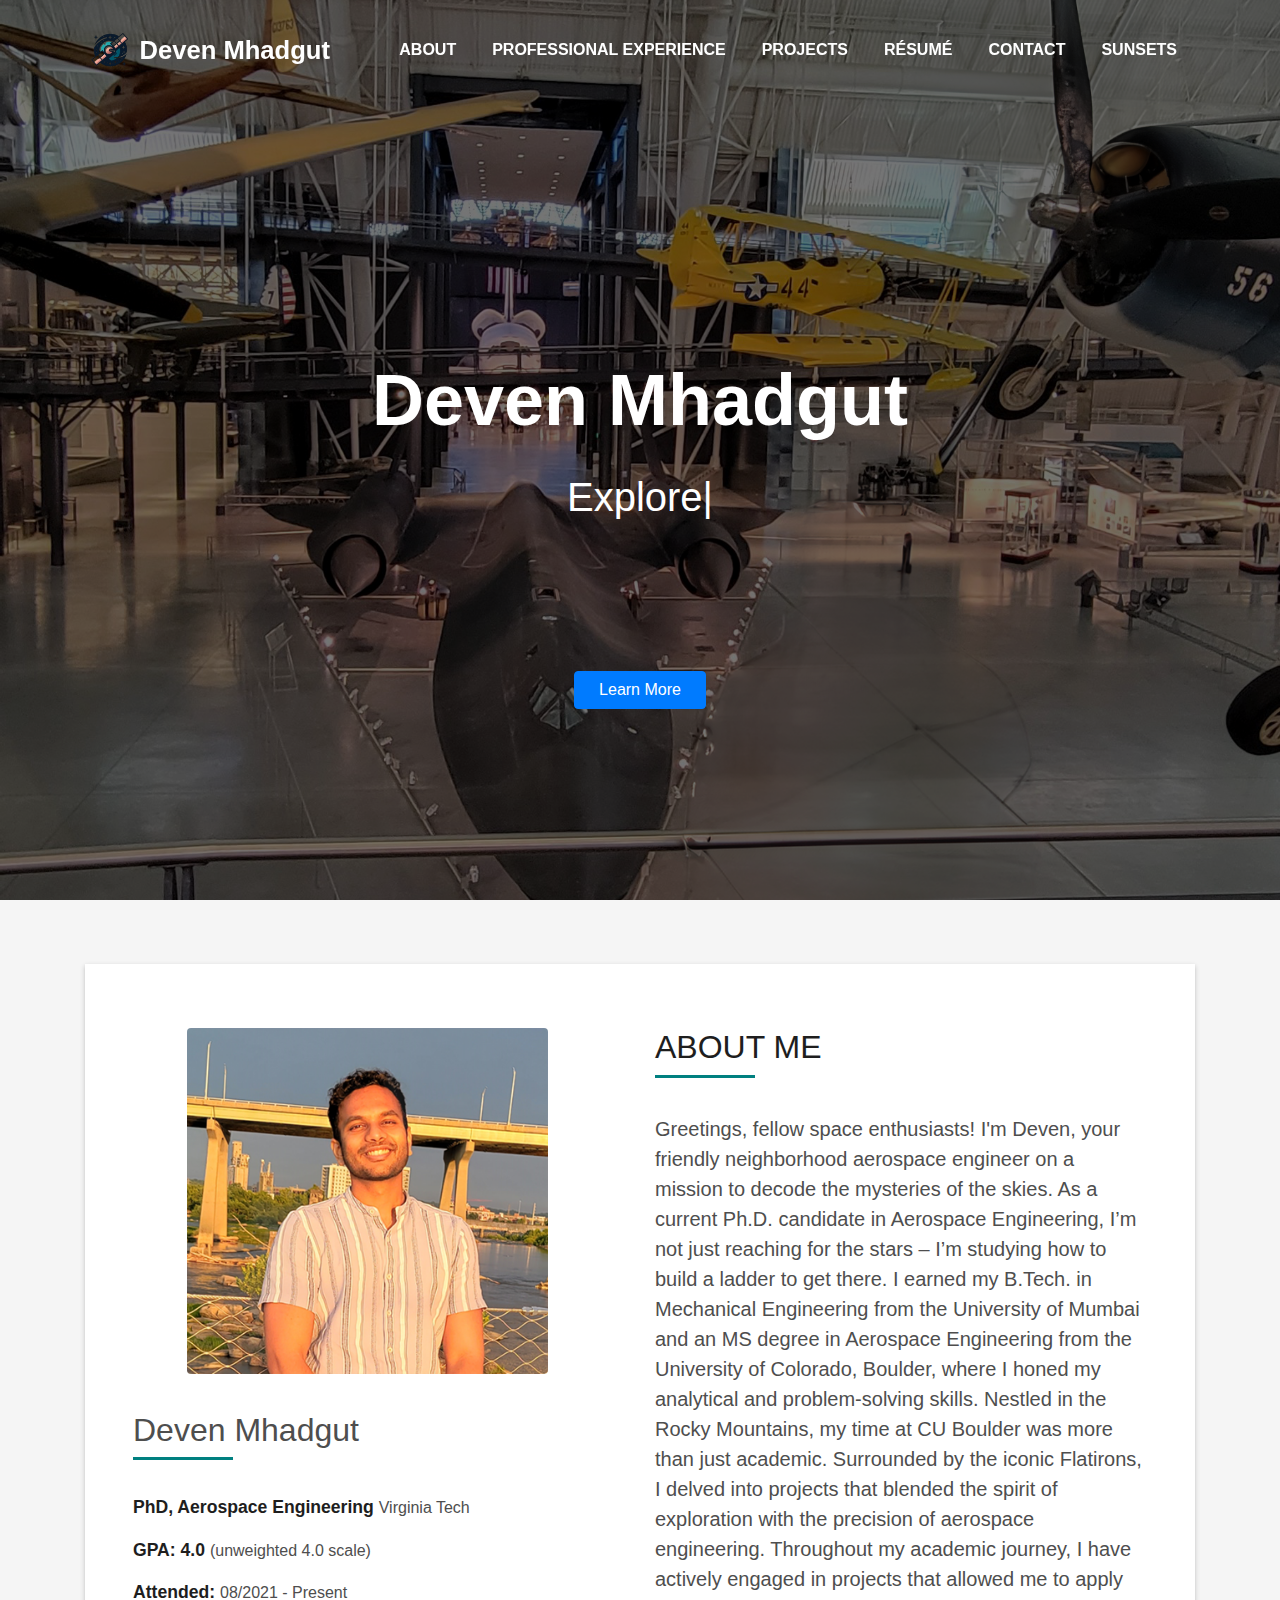
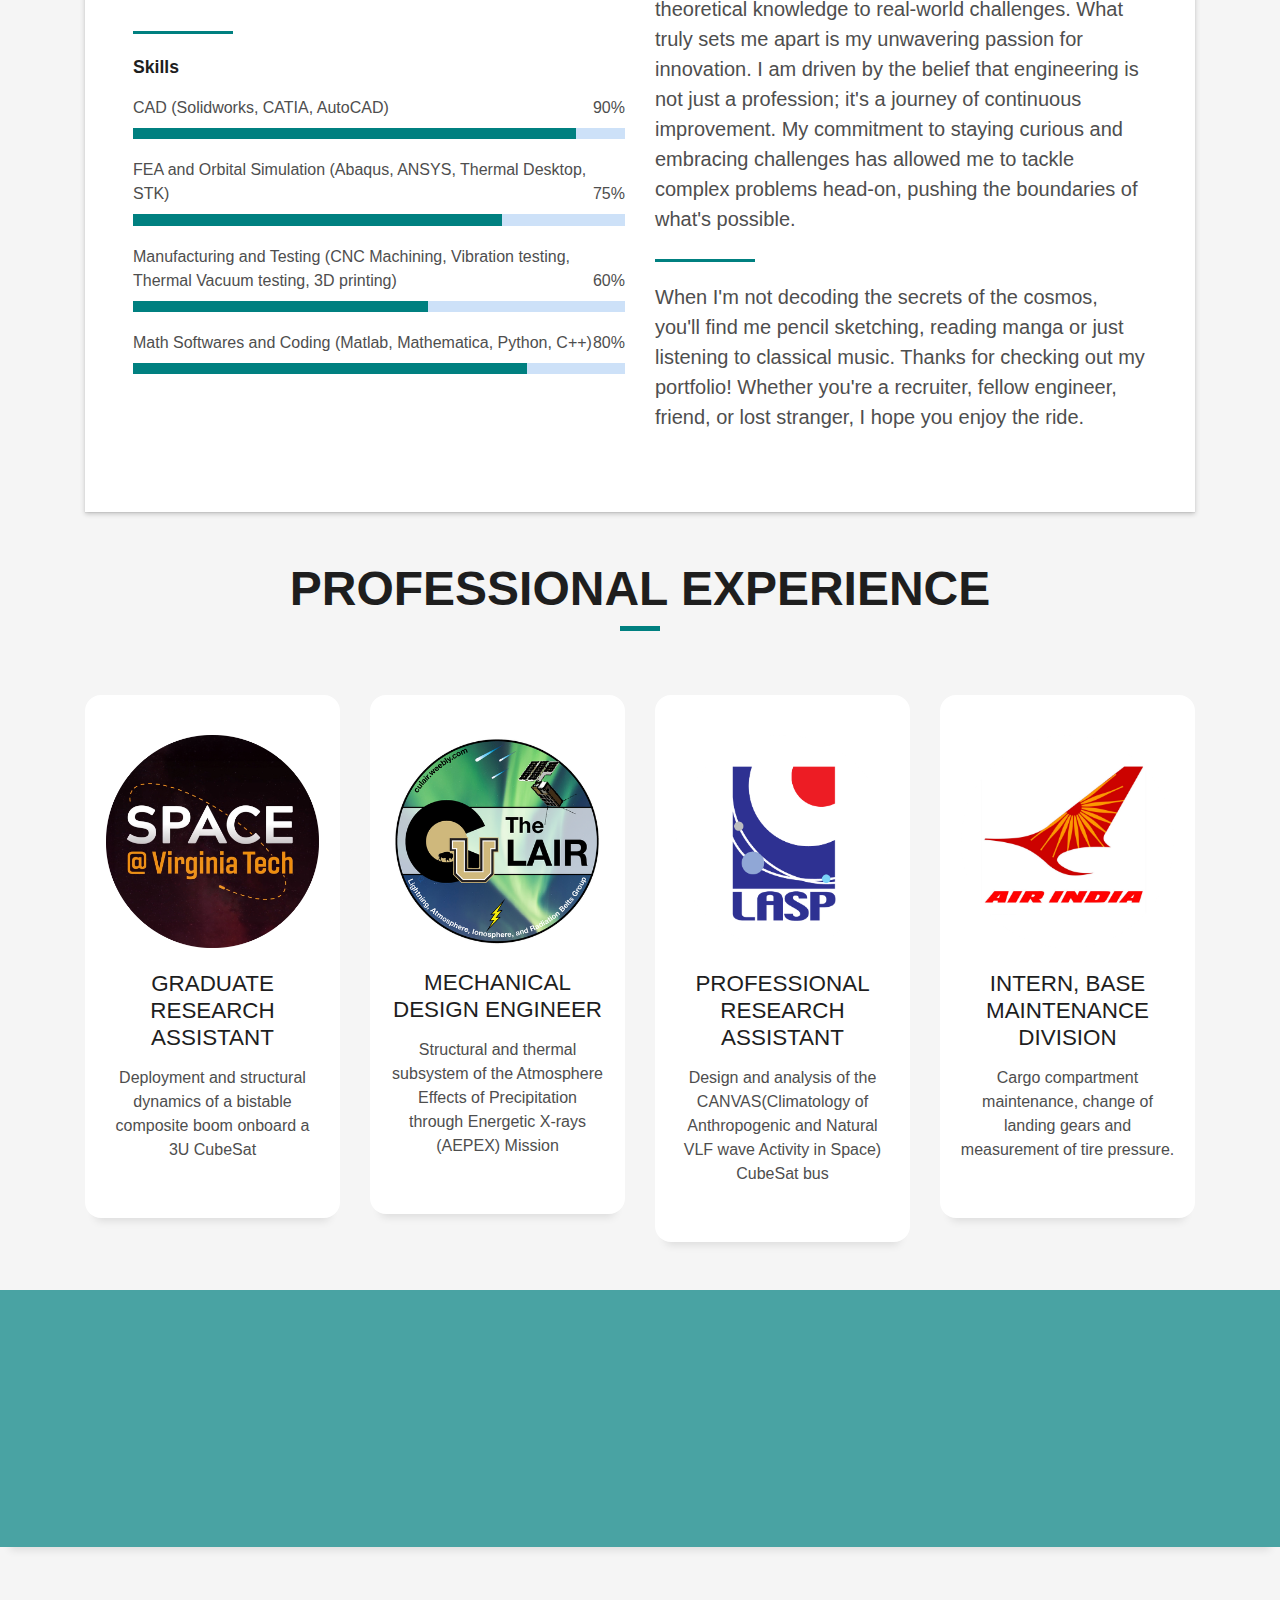
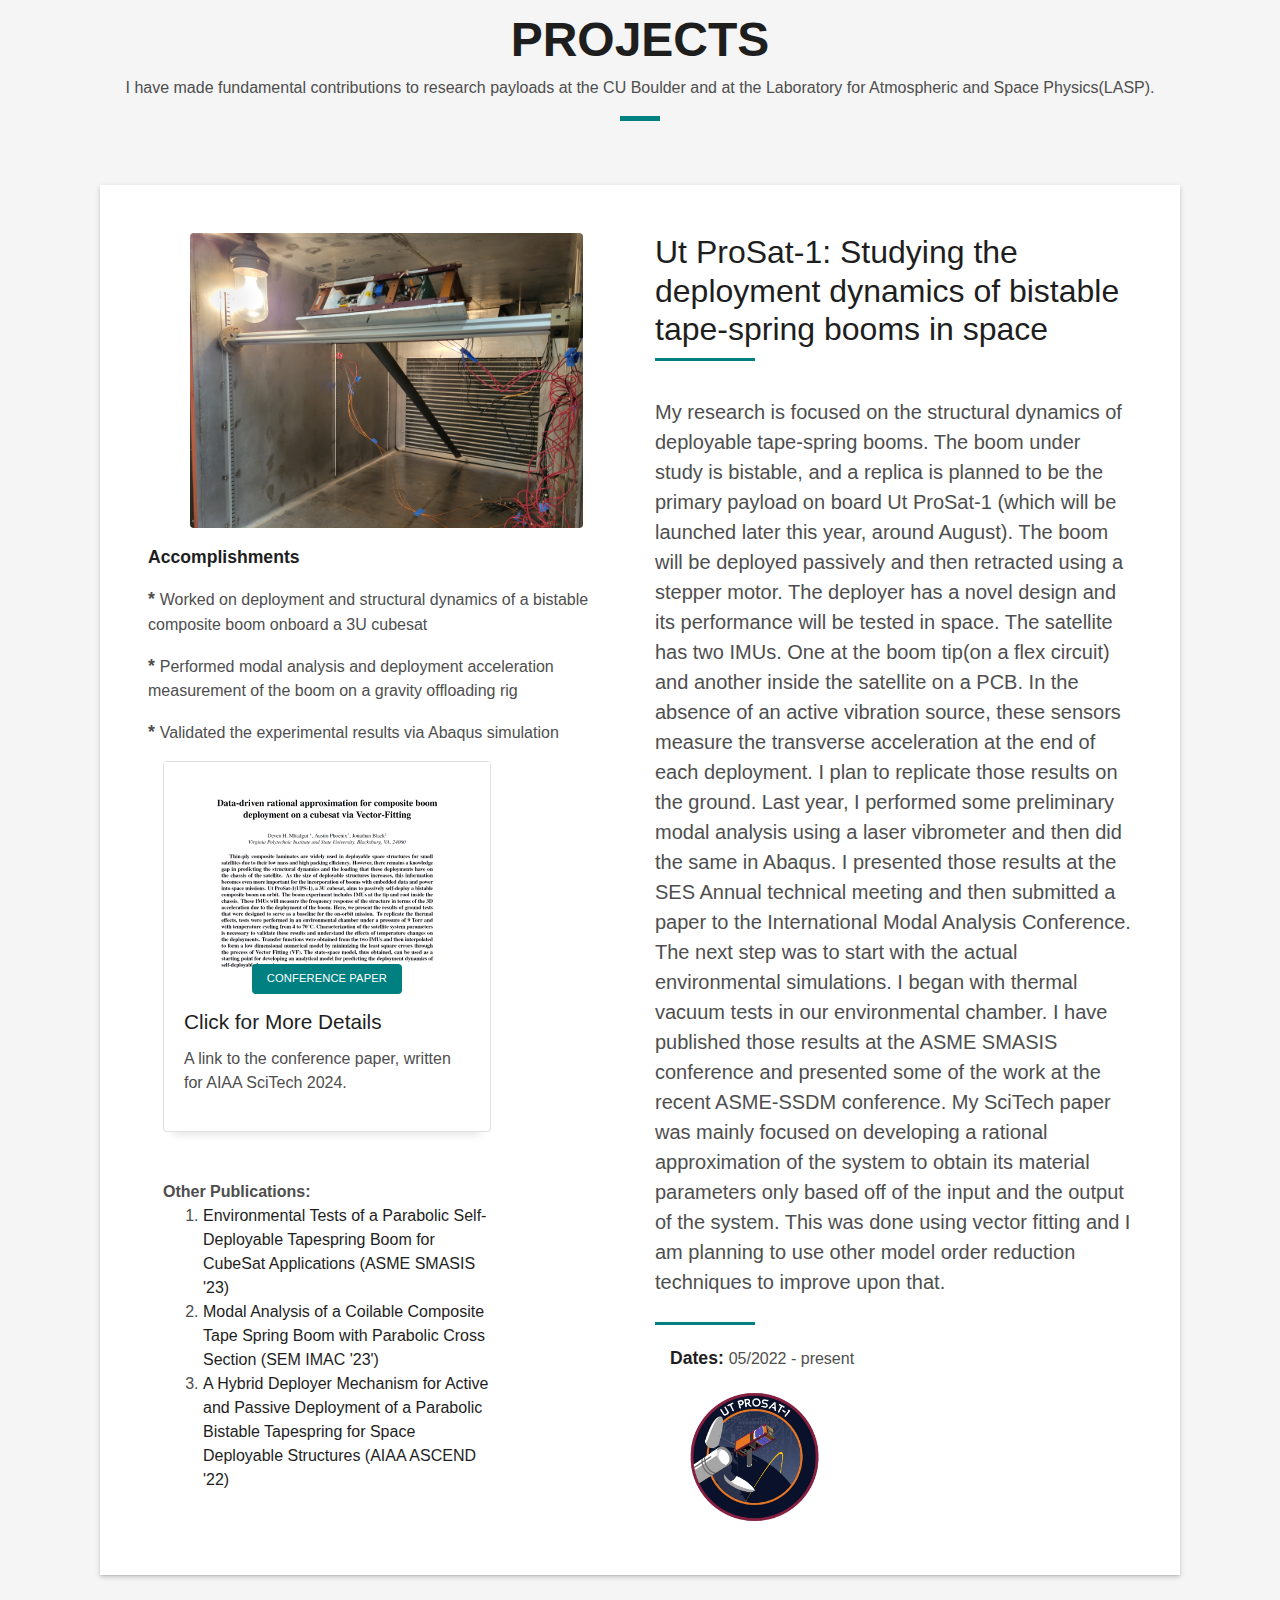
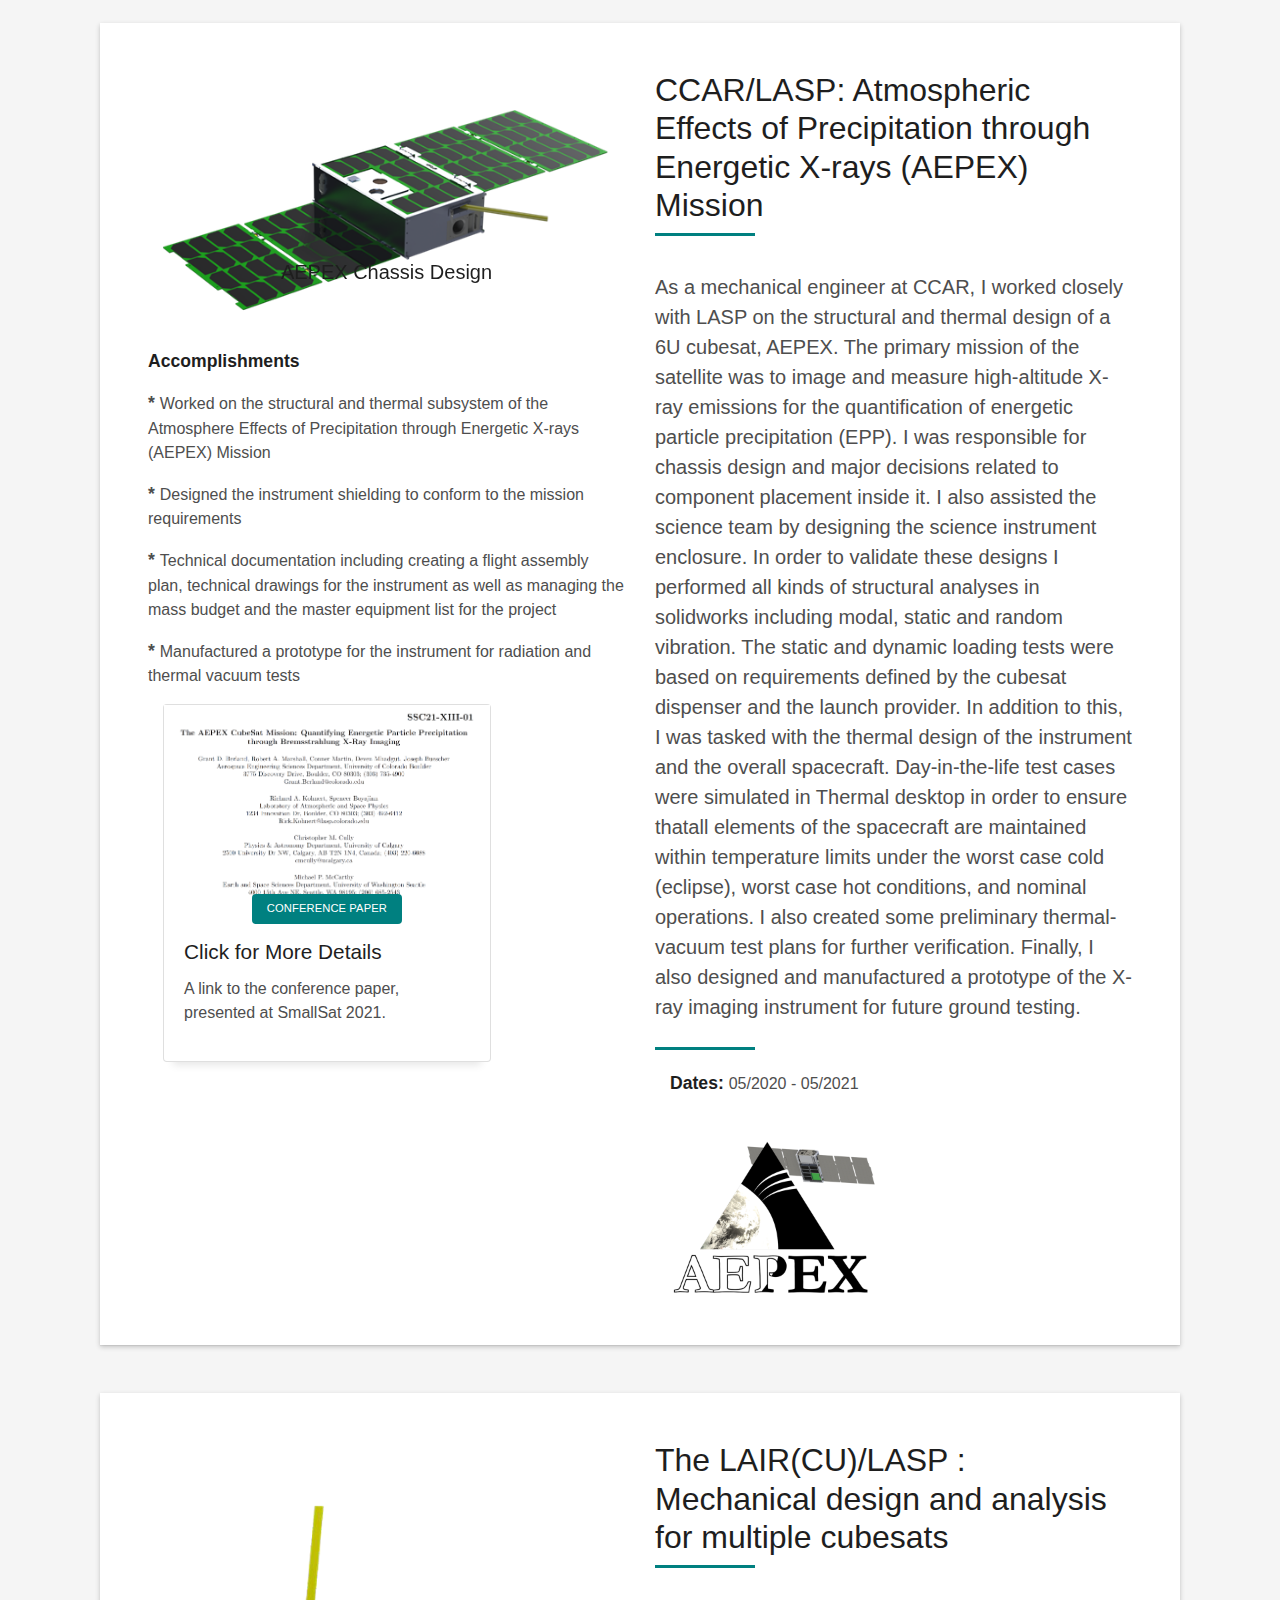
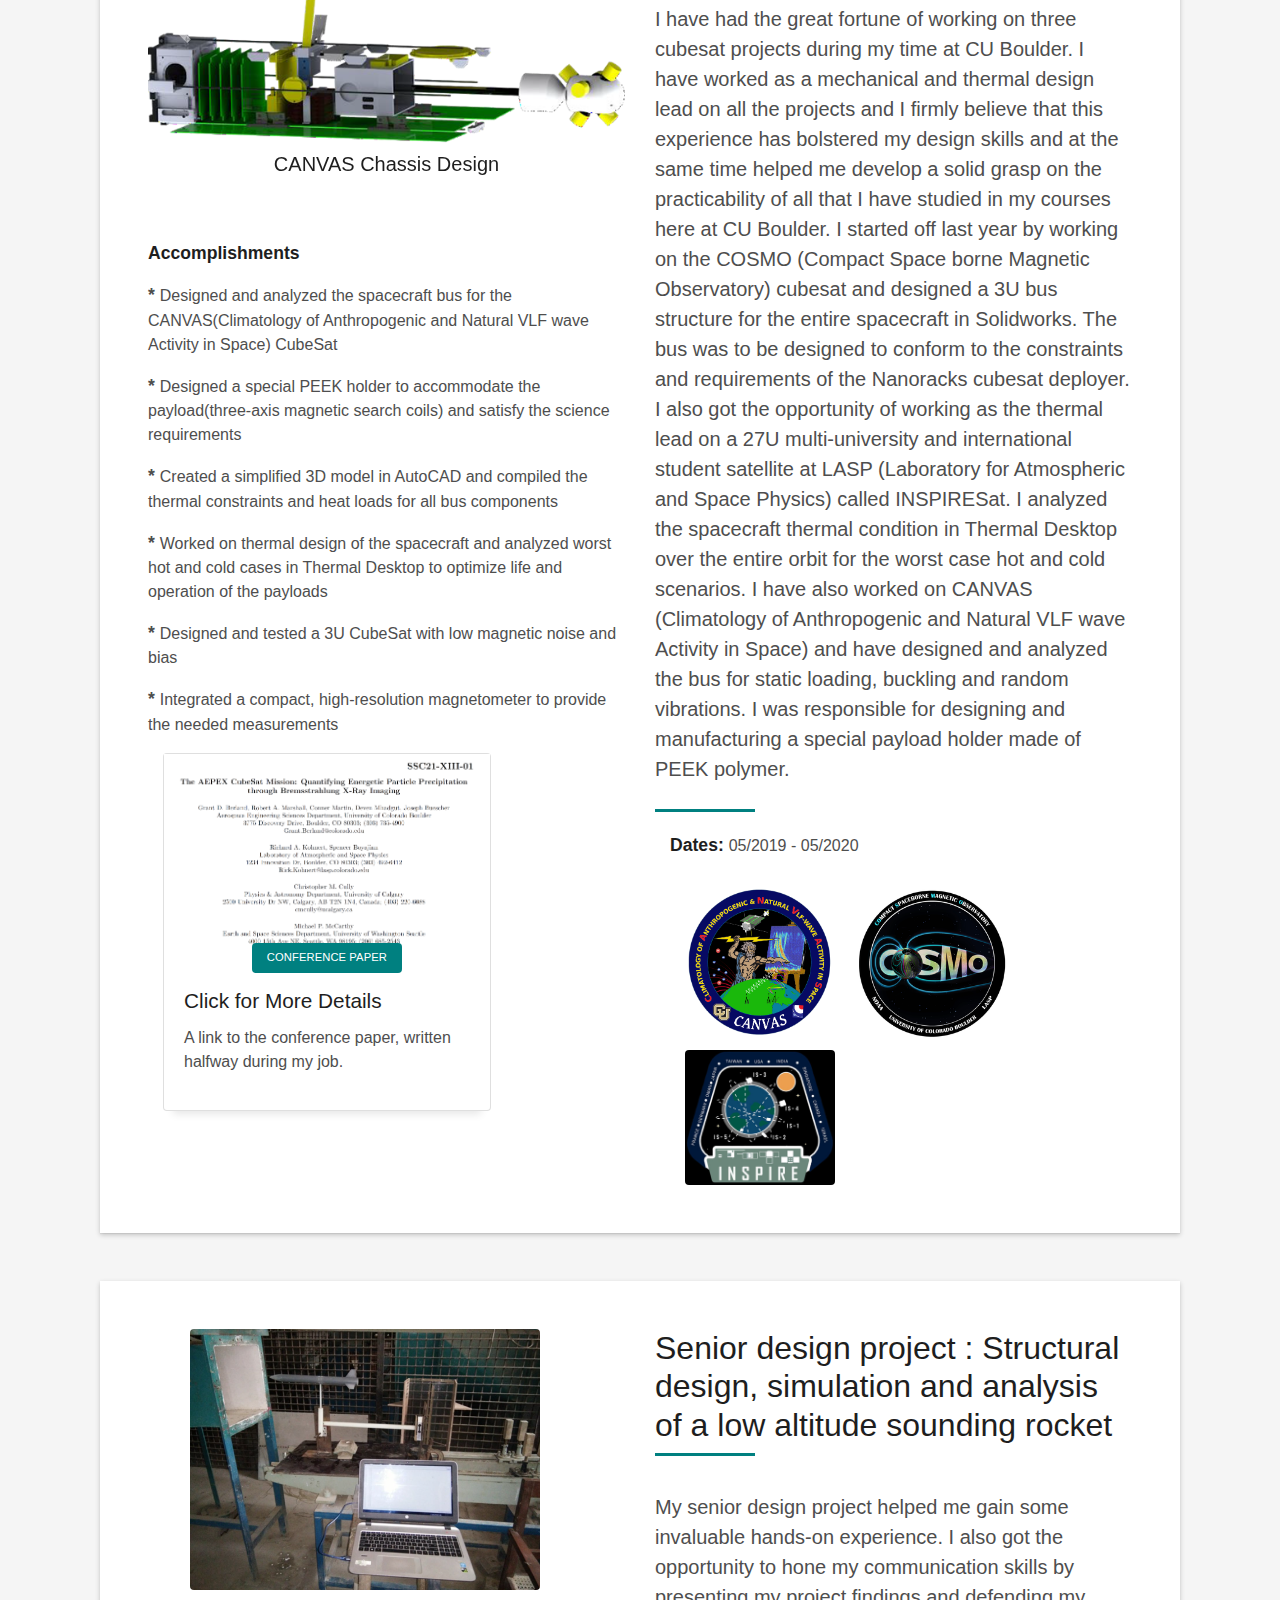
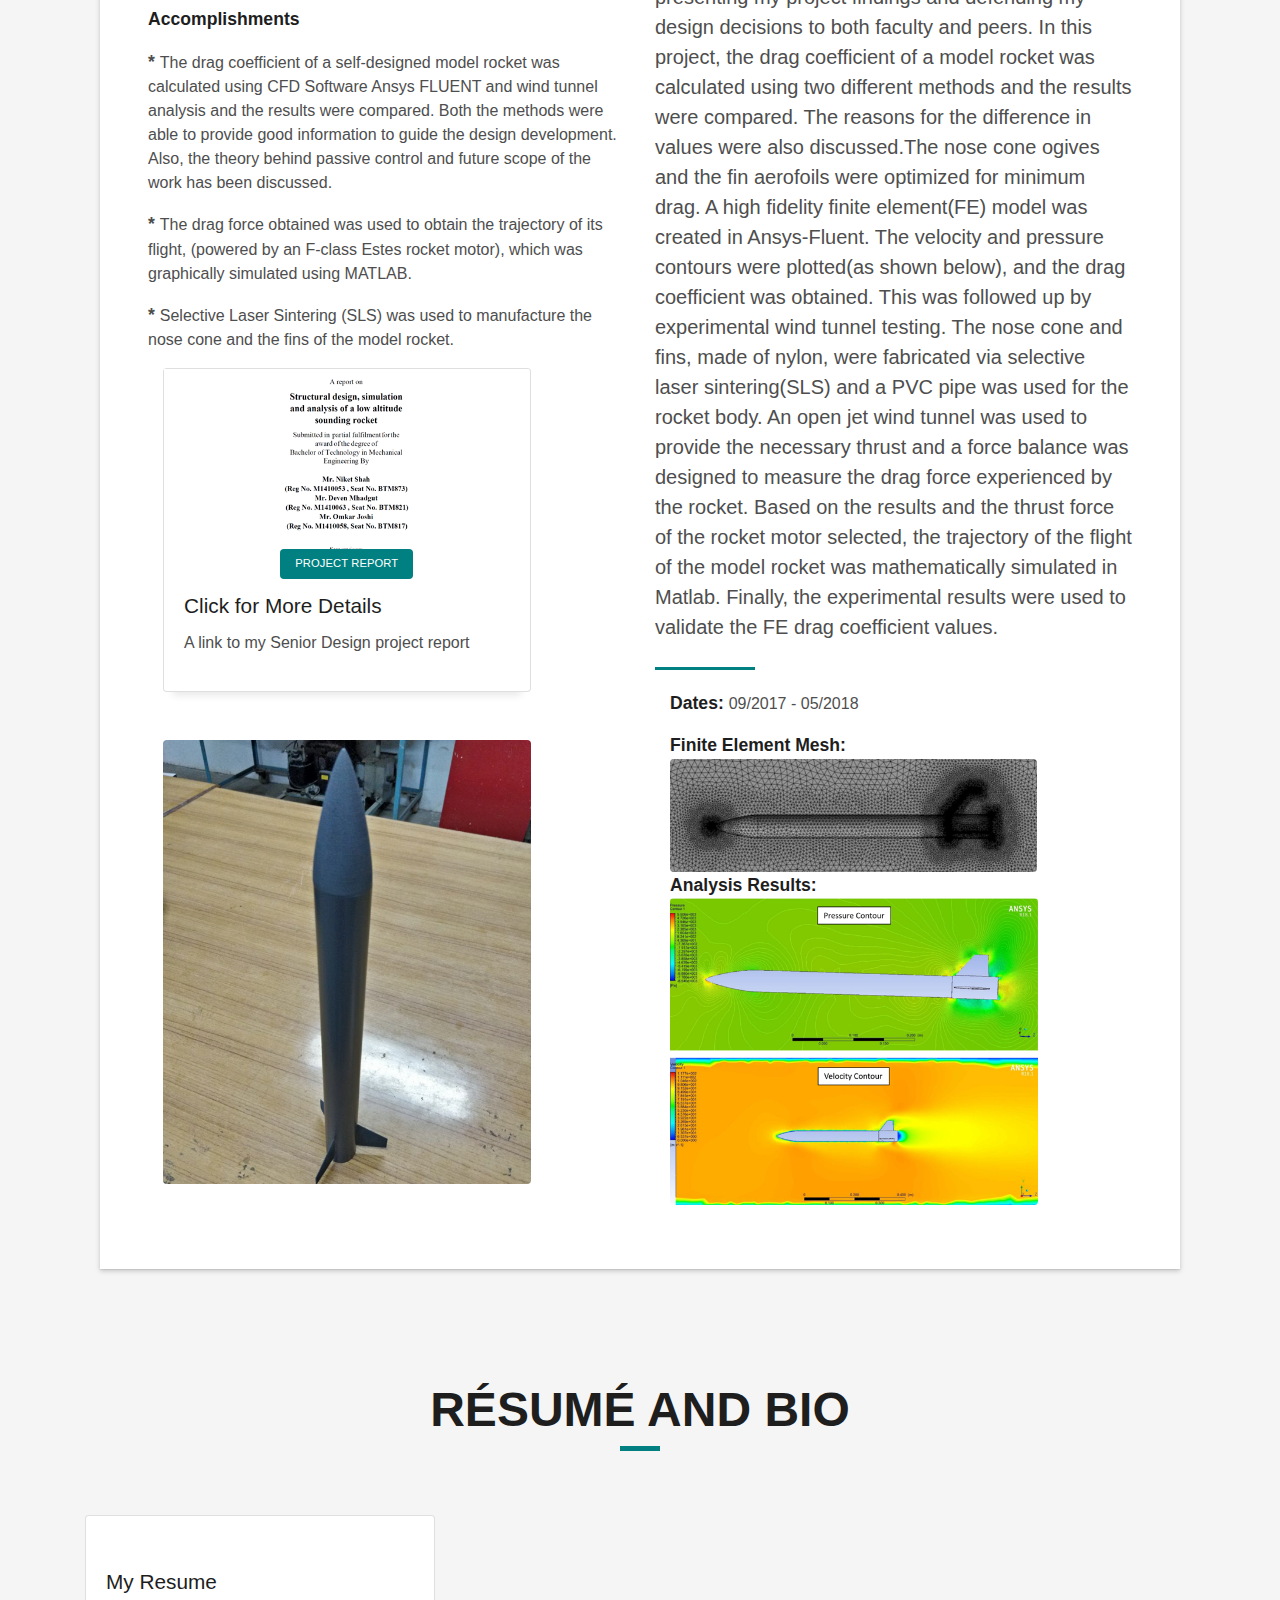
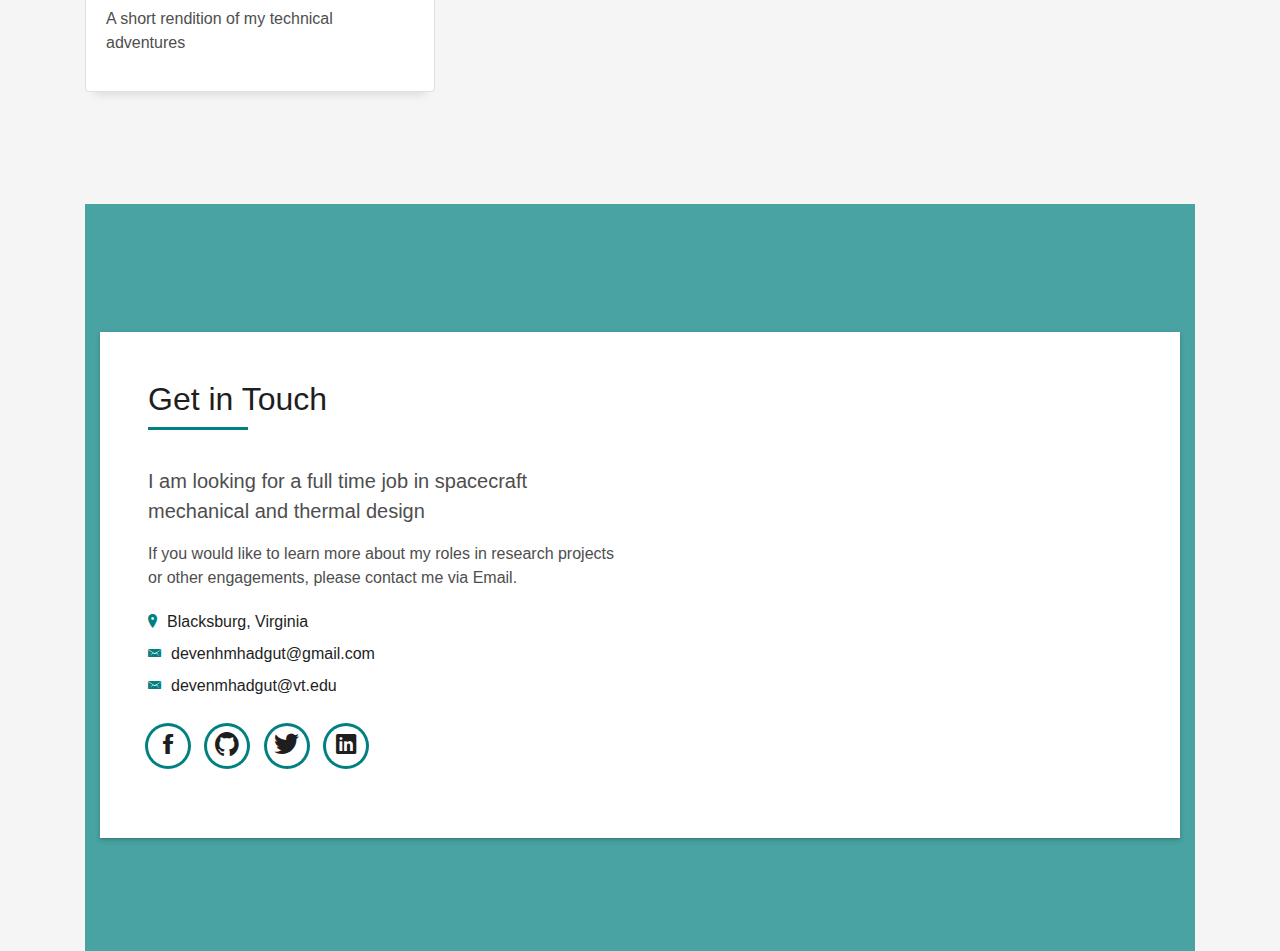
==== commit f23a395d: "mods" ====
--- a/index.html
+++ b/index.html
@@ -71,7 +71,7 @@
 					</li>
 
 					<li class="nav-item">
-						<a class="nav-link js-scroll" href="sunsets.html">Sunsets</a>
+						<a class="nav-link js-scroll" href="New_sunsets.html">Sunsets</a>
 					</li> 
 
 				</ul>
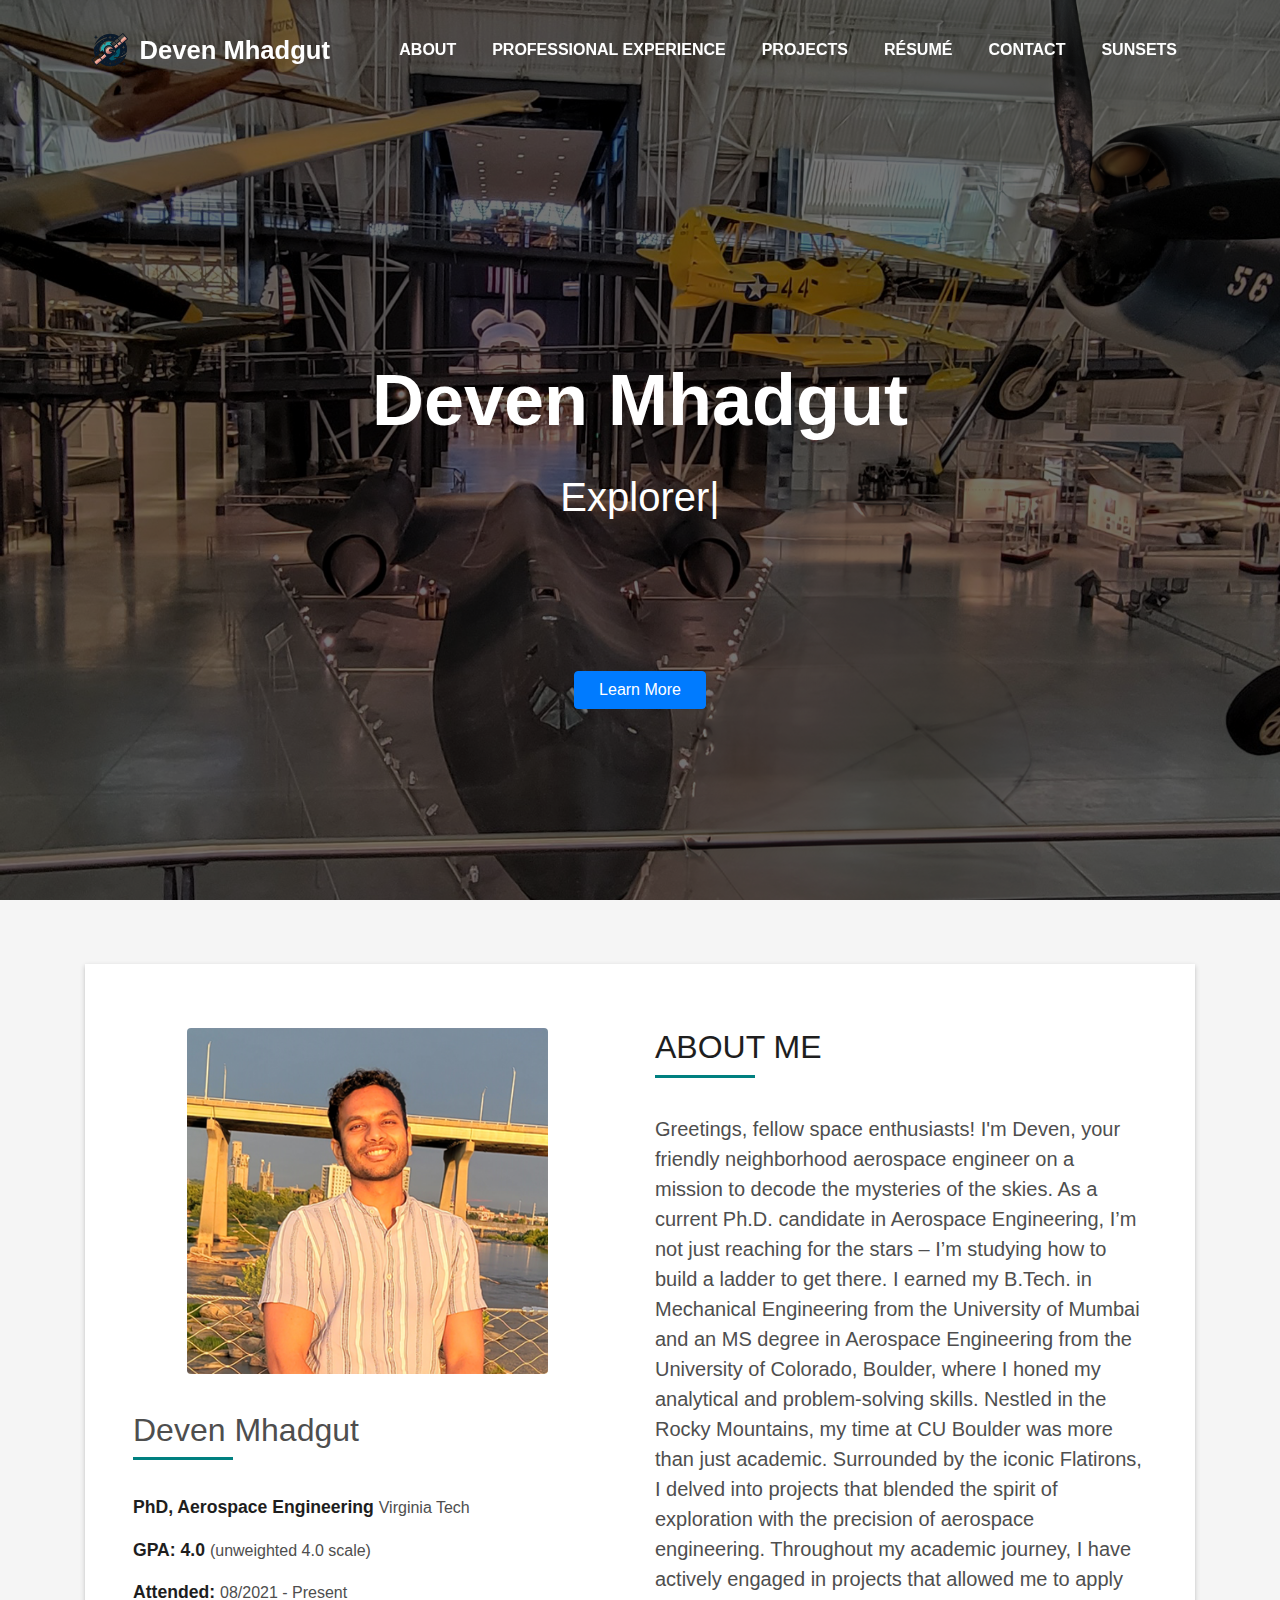
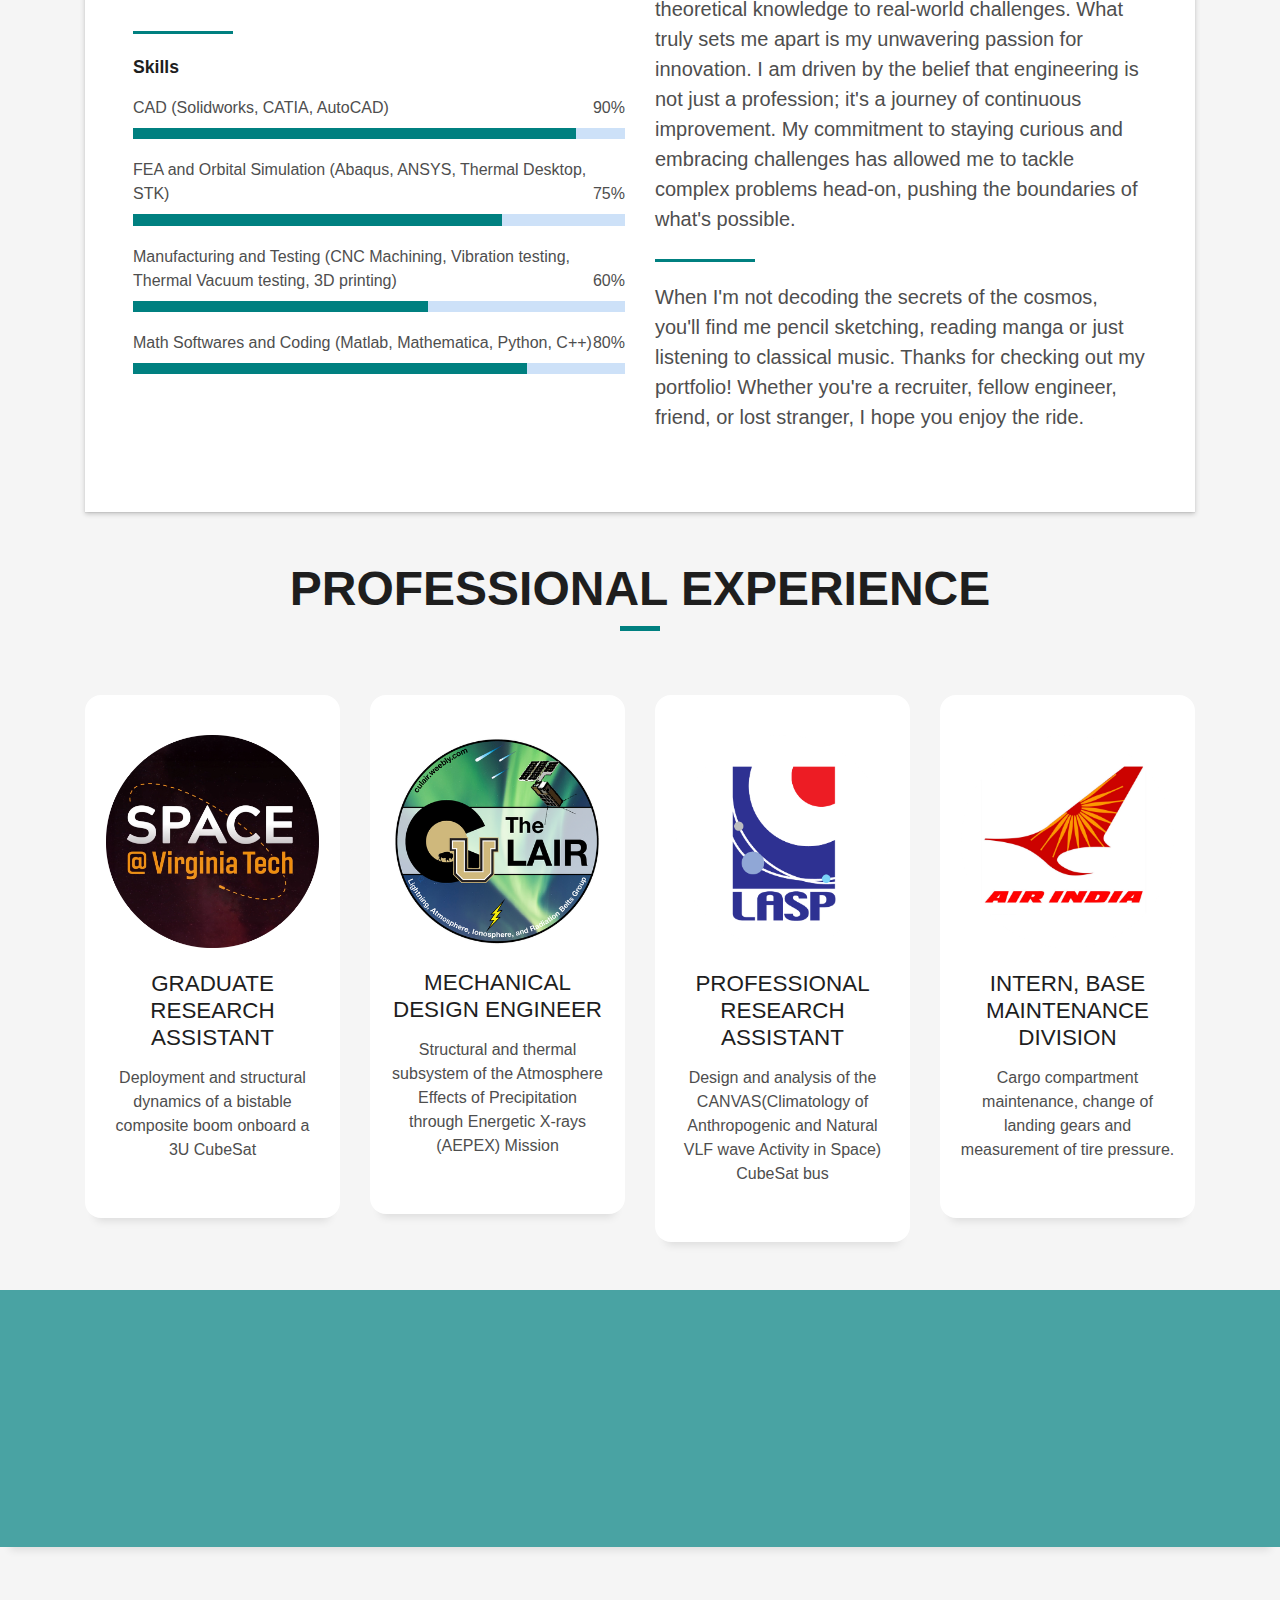
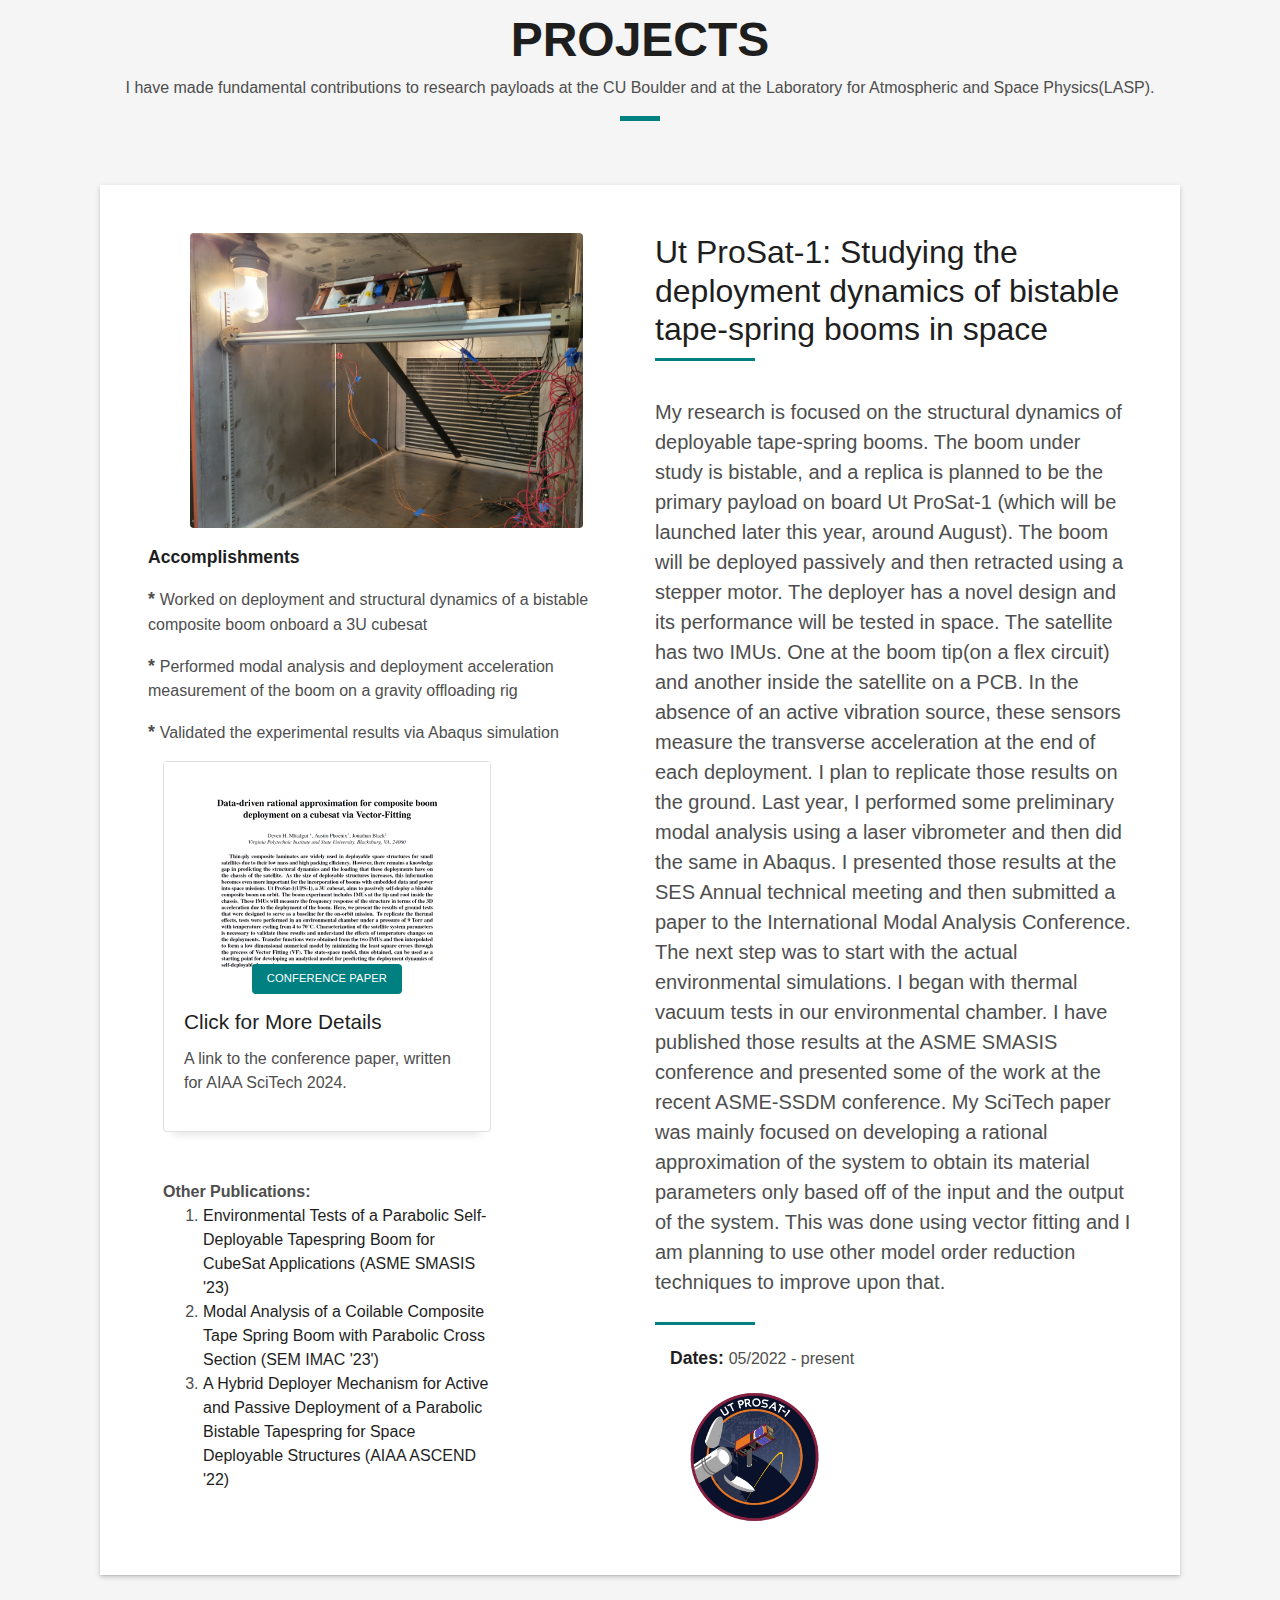
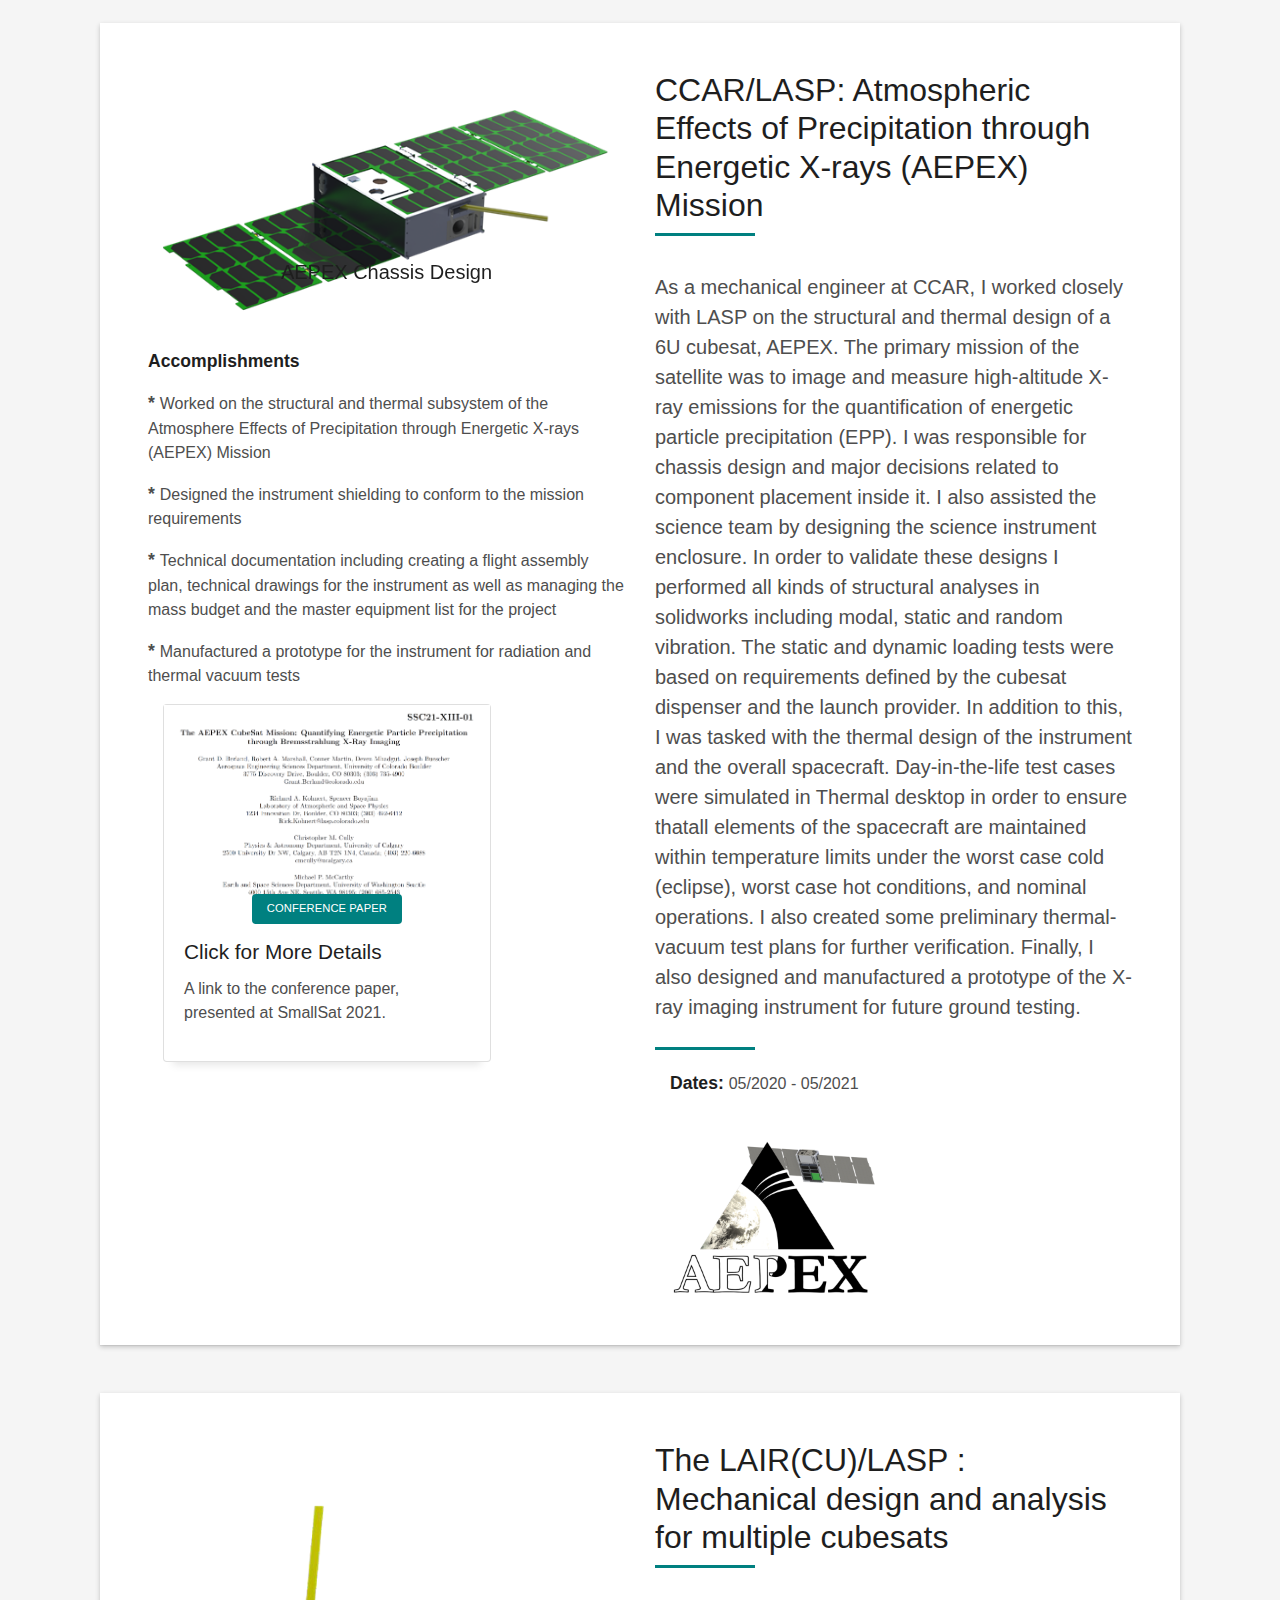
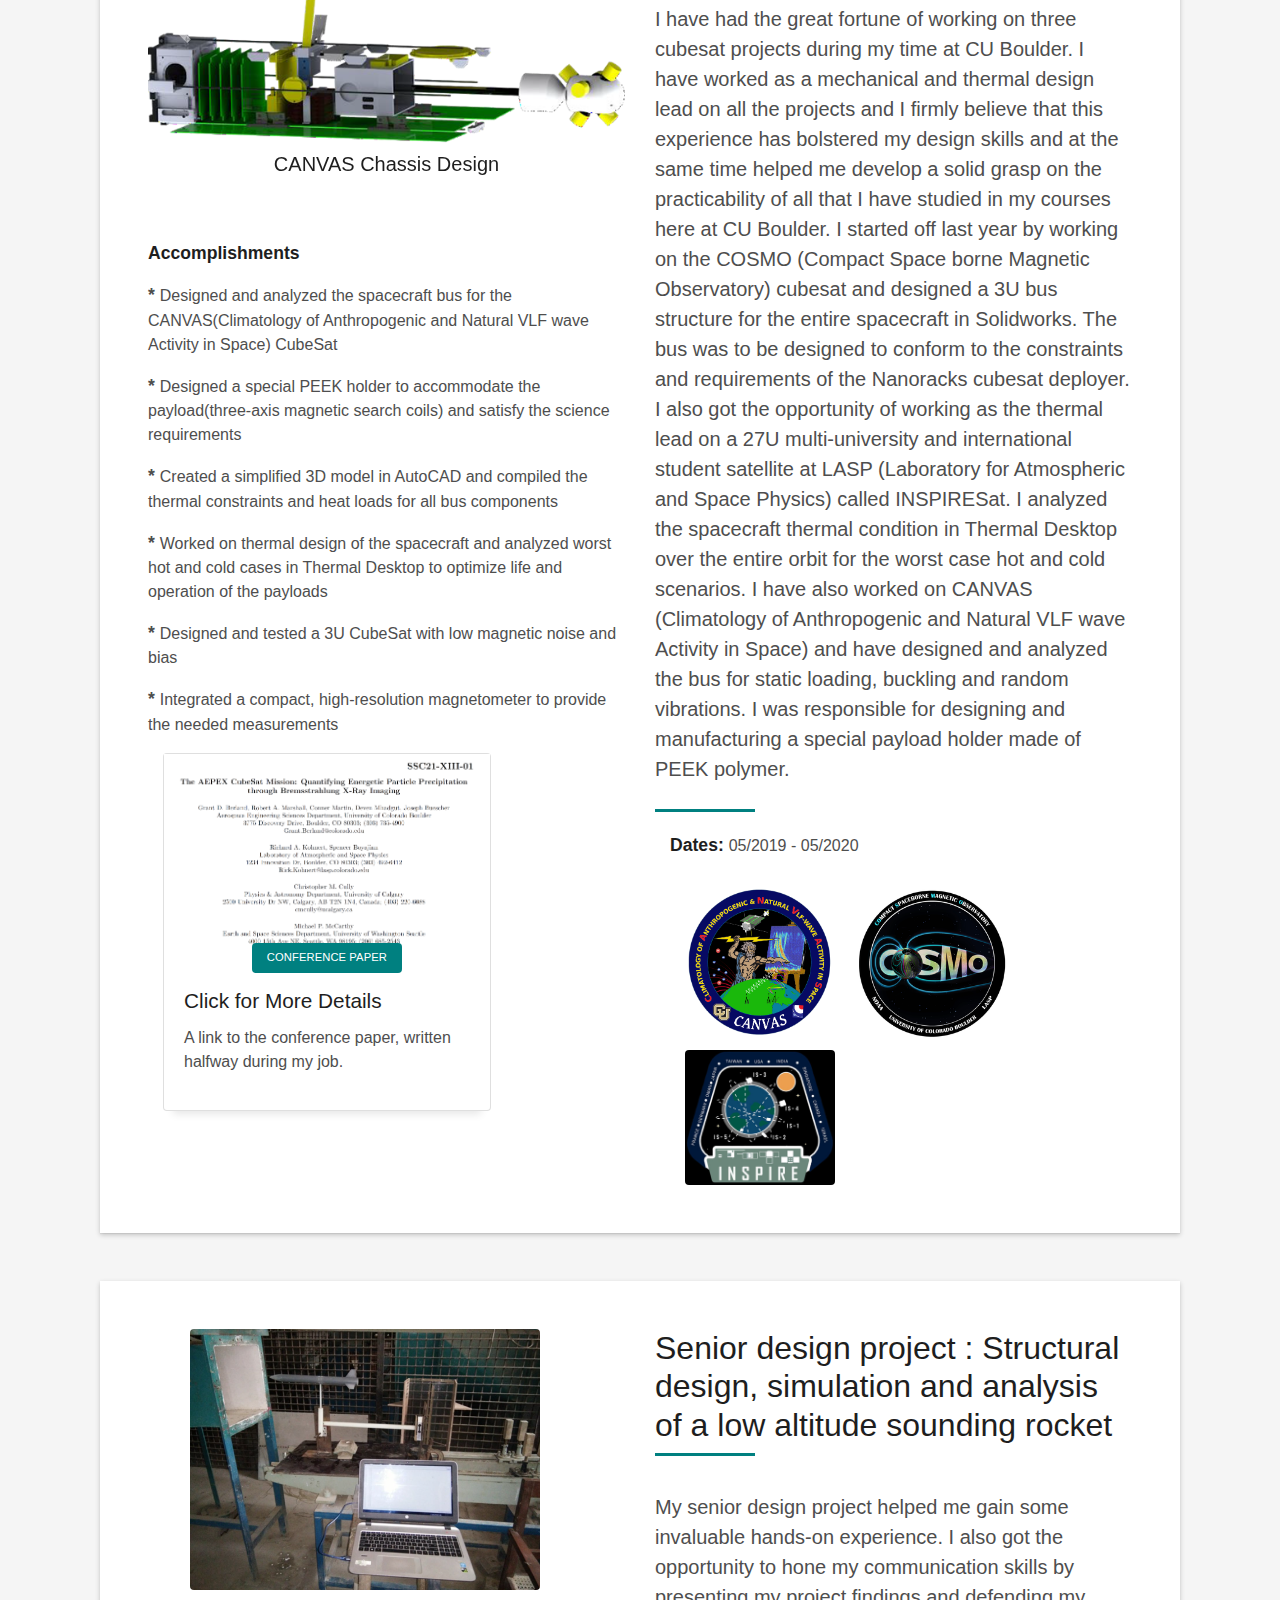
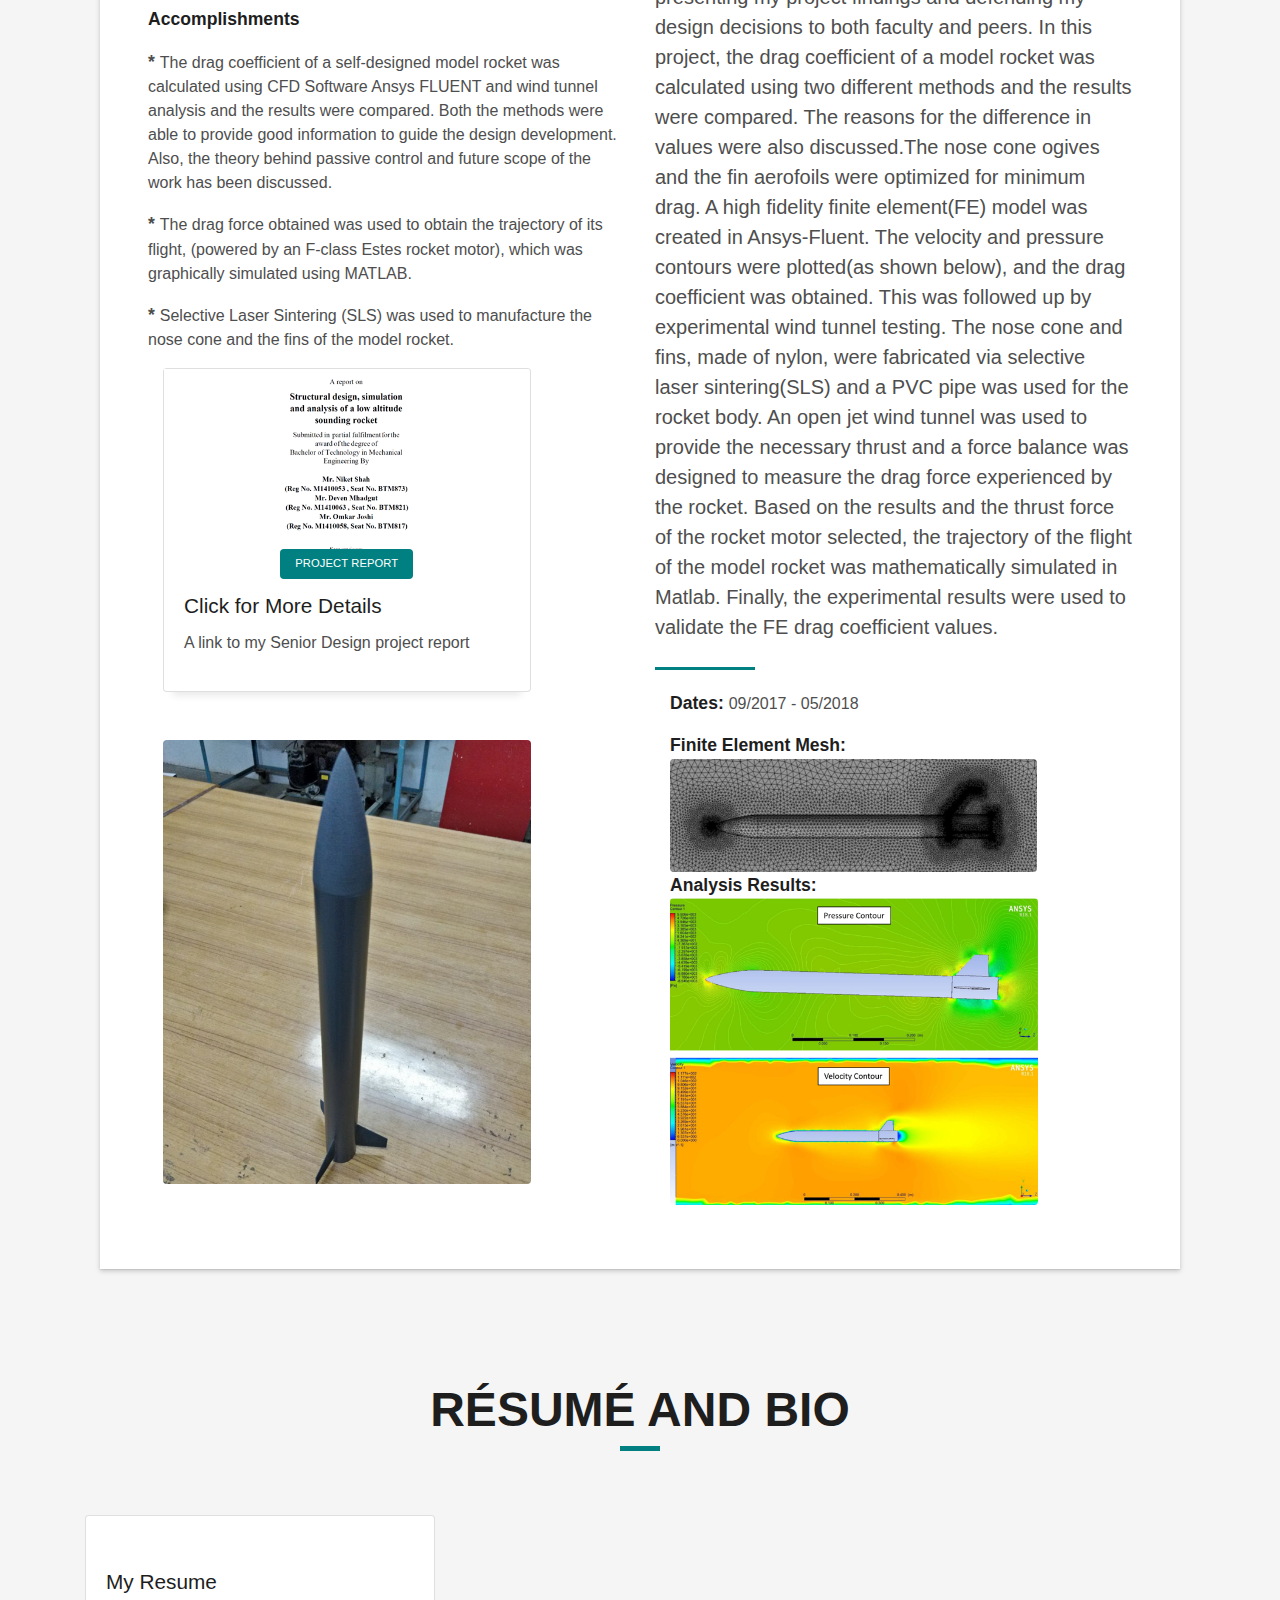
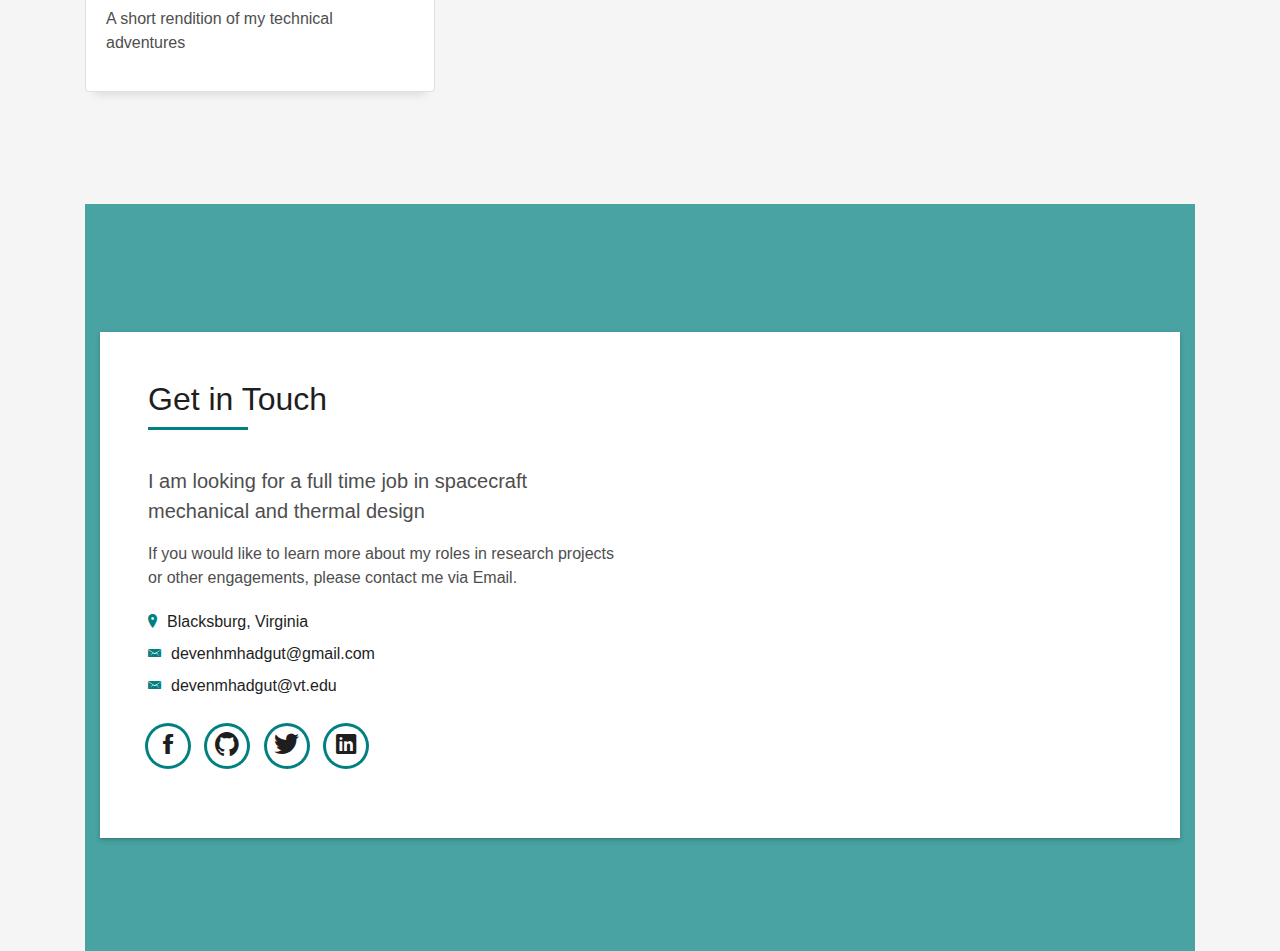
==== commit 91cb8137: "mods" ====
--- a/index.html
+++ b/index.html
@@ -71,7 +71,7 @@
 					</li>
 
 					<li class="nav-item">
-						<a class="nav-link js-scroll" href="New_sunsets.html">Sunsets</a>
+						<a class="nav-link js-scroll" href="sunsets.html">Sunsets</a>
 					</li> 
 
 				</ul>
--- a/css/style.css
+++ b/css/style.css
@@ -1269,4 +1269,145 @@
   .back-to-top {
     bottom: 15px;
   }
+}
+@import url(https://fonts.googleapis.com/css?family=Quicksand:400,300);
+body{
+    font-family: 'Quicksand', sans-serif;
+}
+.gal-container{
+	padding: 12px;
+}
+.gal-item{
+	overflow: hidden;
+	padding: 3px;
+}
+.gal-item .box{
+	height: 350px;
+	overflow: hidden;
+}
+.box img{
+	height: 100%;
+	width: 100%;
+	object-fit:cover;
+	-o-object-fit:cover;
+}
+.gal-item a:focus{
+	outline: none;
+}
+.gal-item a:after{
+	content:"\e003";
+	font-family: 'Glyphicons Halflings';
+	opacity: 0;
+	background-color: rgba(0, 0, 0, 0.75);
+	position: absolute;
+	right: 3px;
+	left: 3px;
+	top: 3px;
+	bottom: 3px;
+	text-align: center;
+    line-height: 350px;
+    font-size: 30px;
+    color: #fff;
+    -webkit-transition: all 0.5s ease-in-out 0s;
+    -moz-transition: all 0.5s ease-in-out 0s;
+    transition: all 0.5s ease-in-out 0s;
+}
+.gal-item a:hover:after{
+	opacity: 1;
+}
+.modal-open .gal-container .modal{
+	background-color: rgba(0,0,0,0.4);
+}
+.modal-open .gal-item .modal-body{
+	padding: 0px;
+}
+.modal-open .gal-item button.close{
+    position: absolute;
+    width: 25px;
+    height: 25px;
+    background-color: #000;
+    opacity: 1;
+    color: #fff;
+    z-index: 999;
+    right: -12px;
+    top: -12px;
+    border-radius: 50%;
+    font-size: 15px;
+    border: 2px solid #fff;
+    line-height: 25px;
+    -webkit-box-shadow: 0 0 1px 1px rgba(0,0,0,0.35);
+	box-shadow: 0 0 1px 1px rgba(0,0,0,0.35);
+}
+.modal-open .gal-item button.close:focus{
+	outline: none;
+}
+.modal-open .gal-item button.close span{
+	position: relative;
+	top: -3px;
+	font-weight: lighter;
+	text-shadow:none;
+}
+.gal-container .modal-dialogue{
+	width: 80%;
+}
+.gal-container .description{
+	position: relative;
+	height: 40px;
+	top: -40px;
+	padding: 10px 25px;
+	background-color: rgba(0,0,0,0.5);
+	color: #fff;
+	text-align: left;
+}
+.gal-container .description h4{
+	margin:0px;
+	font-size: 15px;
+	font-weight: 300;
+	line-height: 20px;
+}
+.gal-container .modal.fade .modal-dialog {
+    -webkit-transform: scale(0.1);
+    -moz-transform: scale(0.1);
+    -ms-transform: scale(0.1);
+    transform: scale(0.1);
+    top: 100px;
+    opacity: 0;
+    -webkit-transition: all 0.3s;
+    -moz-transition: all 0.3s;
+    transition: all 0.3s; 
+}
+
+.gal-container .modal.fade.in .modal-dialog {
+    -webkit-transform: scale(1);
+    -moz-transform: scale(1);
+    -ms-transform: scale(1);
+    transform: scale(1);
+    -webkit-transform: translate3d(0, -100px, 0);
+    transform: translate3d(0, -100px, 0);
+    opacity: 1;
+}
+@media (min-width: 768px) {
+.gal-container .modal-dialog {
+    width: 55%;
+    margin: 50 auto;
+}
+}
+@media (max-width: 768px) {
+    .gal-container .modal-content{
+        height:250px;
+    }
+}
+/* Footer Style */
+i.red{
+    color:#BC0213;
+}
+.gal-container{
+    padding-top :75px;
+    padding-bottom:75px;
+}
+footer{
+    font-family: 'Quicksand', sans-serif;
+}
+footer a,footer a:hover{
+    color: #88C425;
 }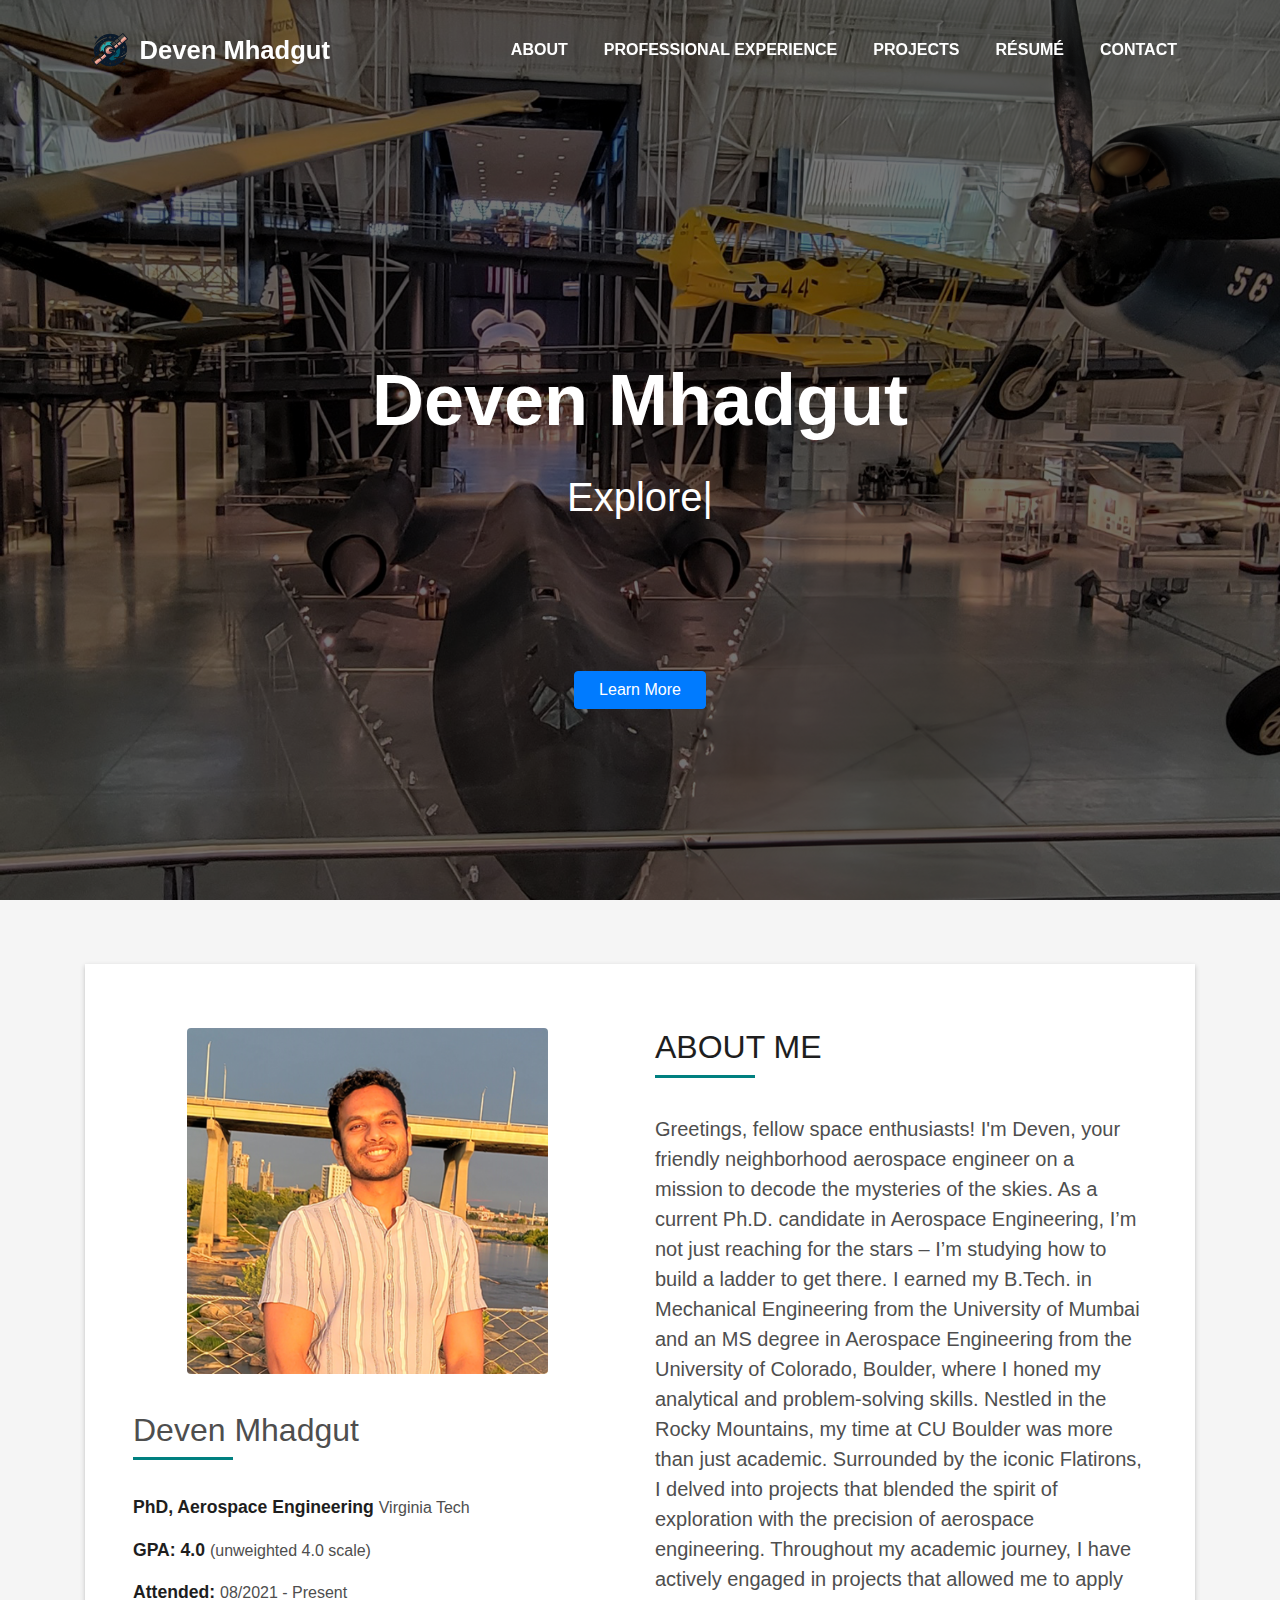
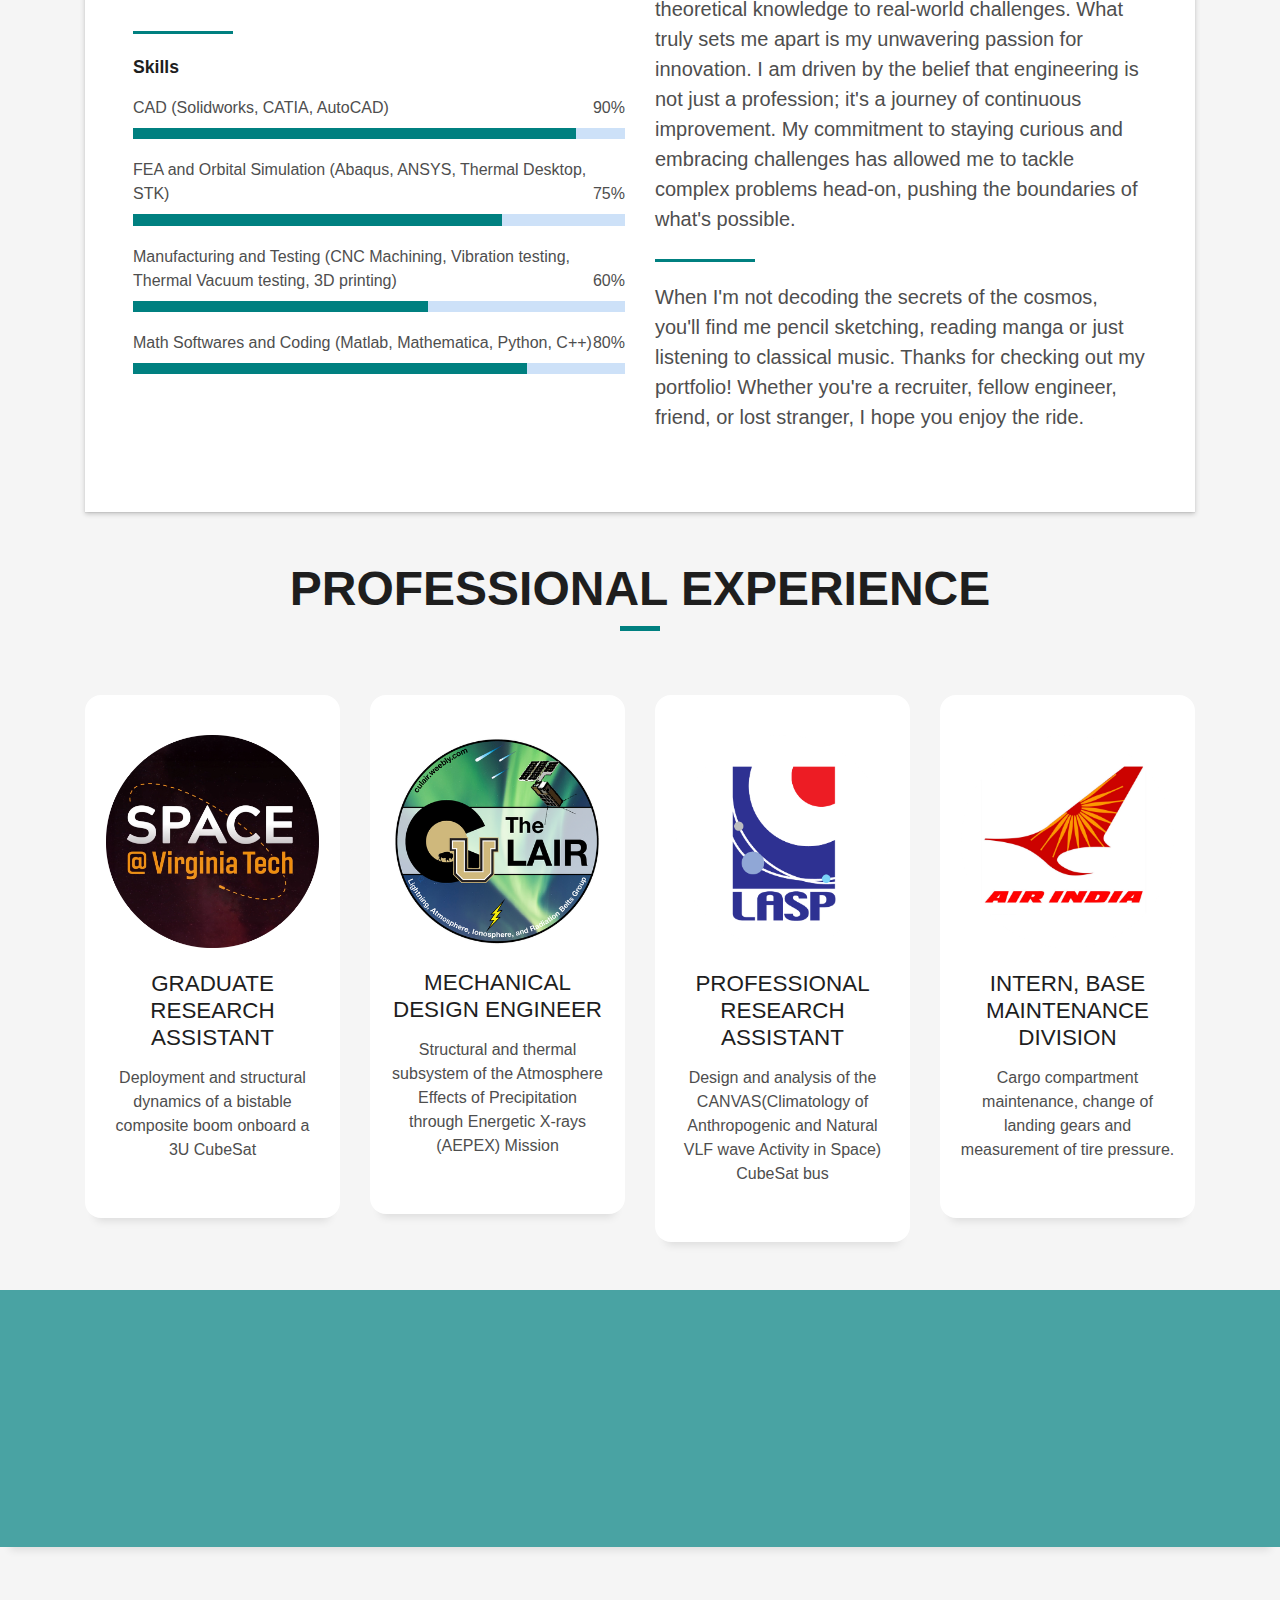
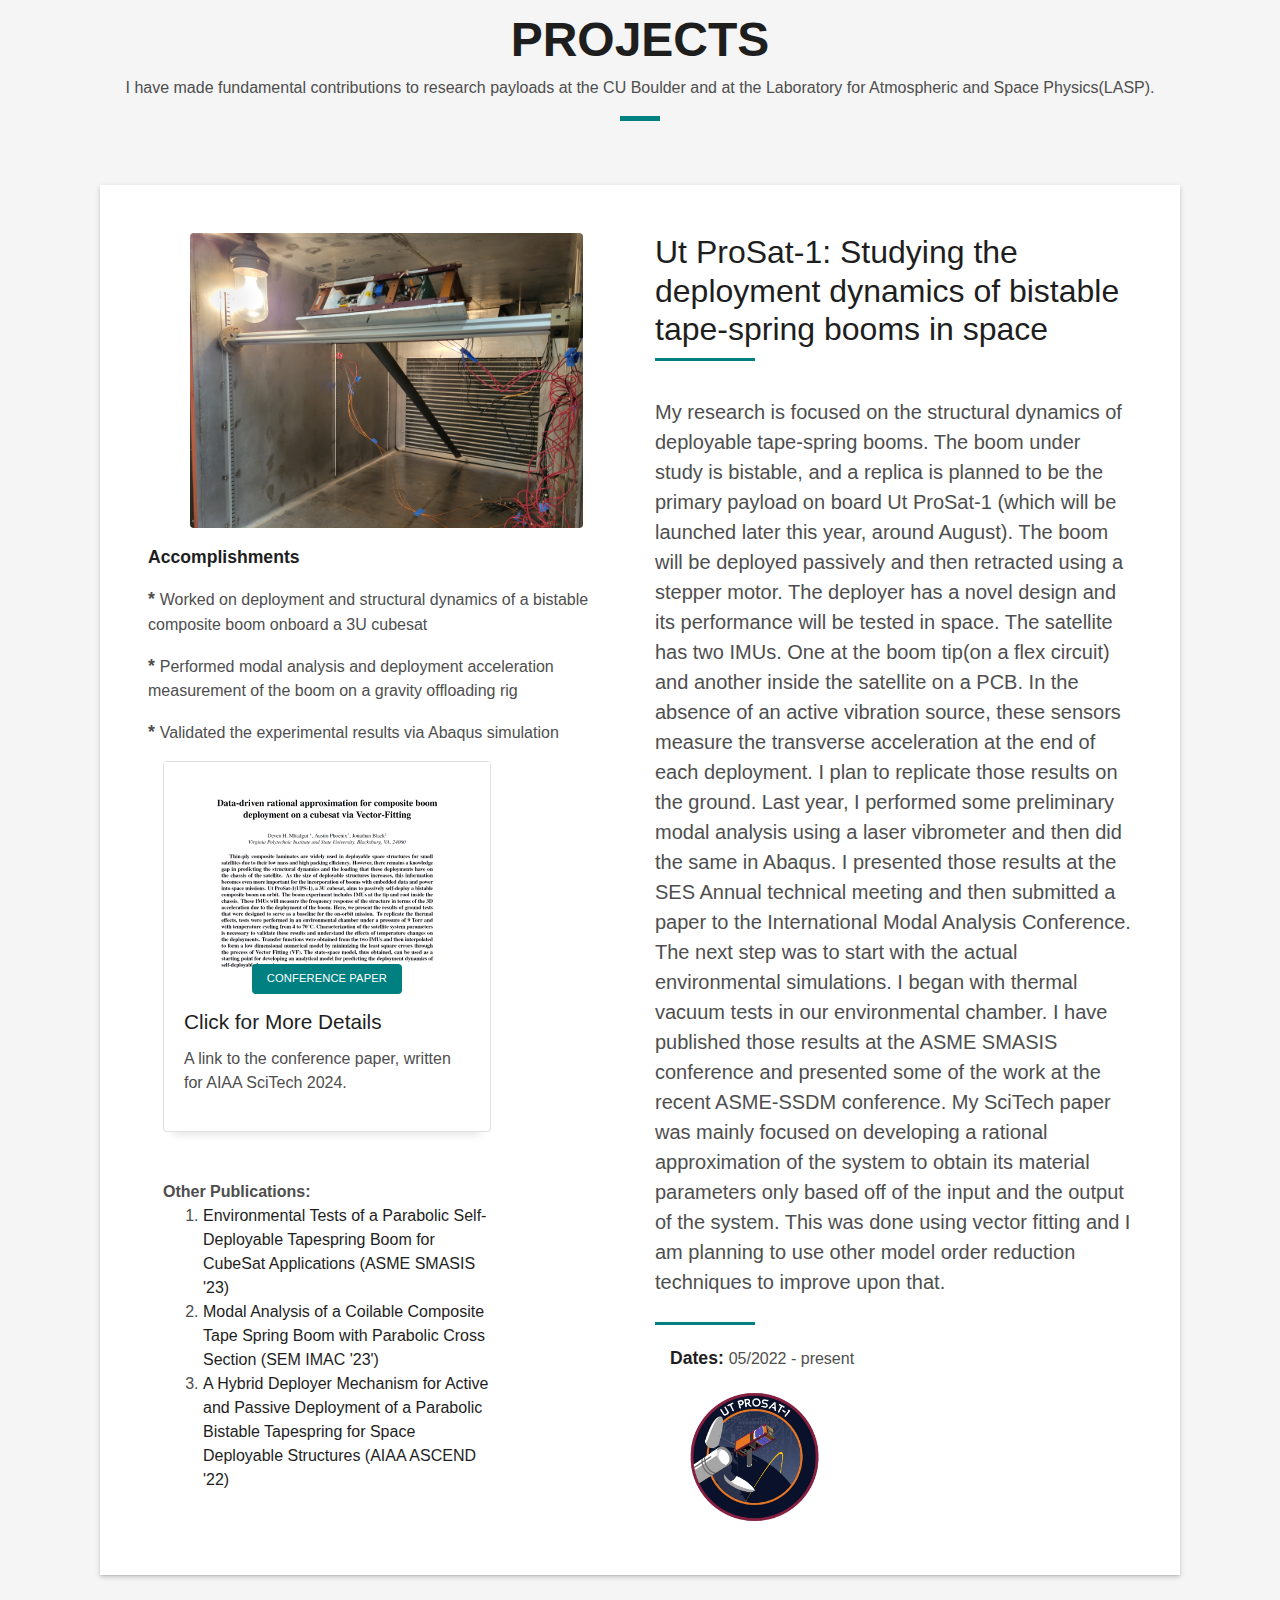
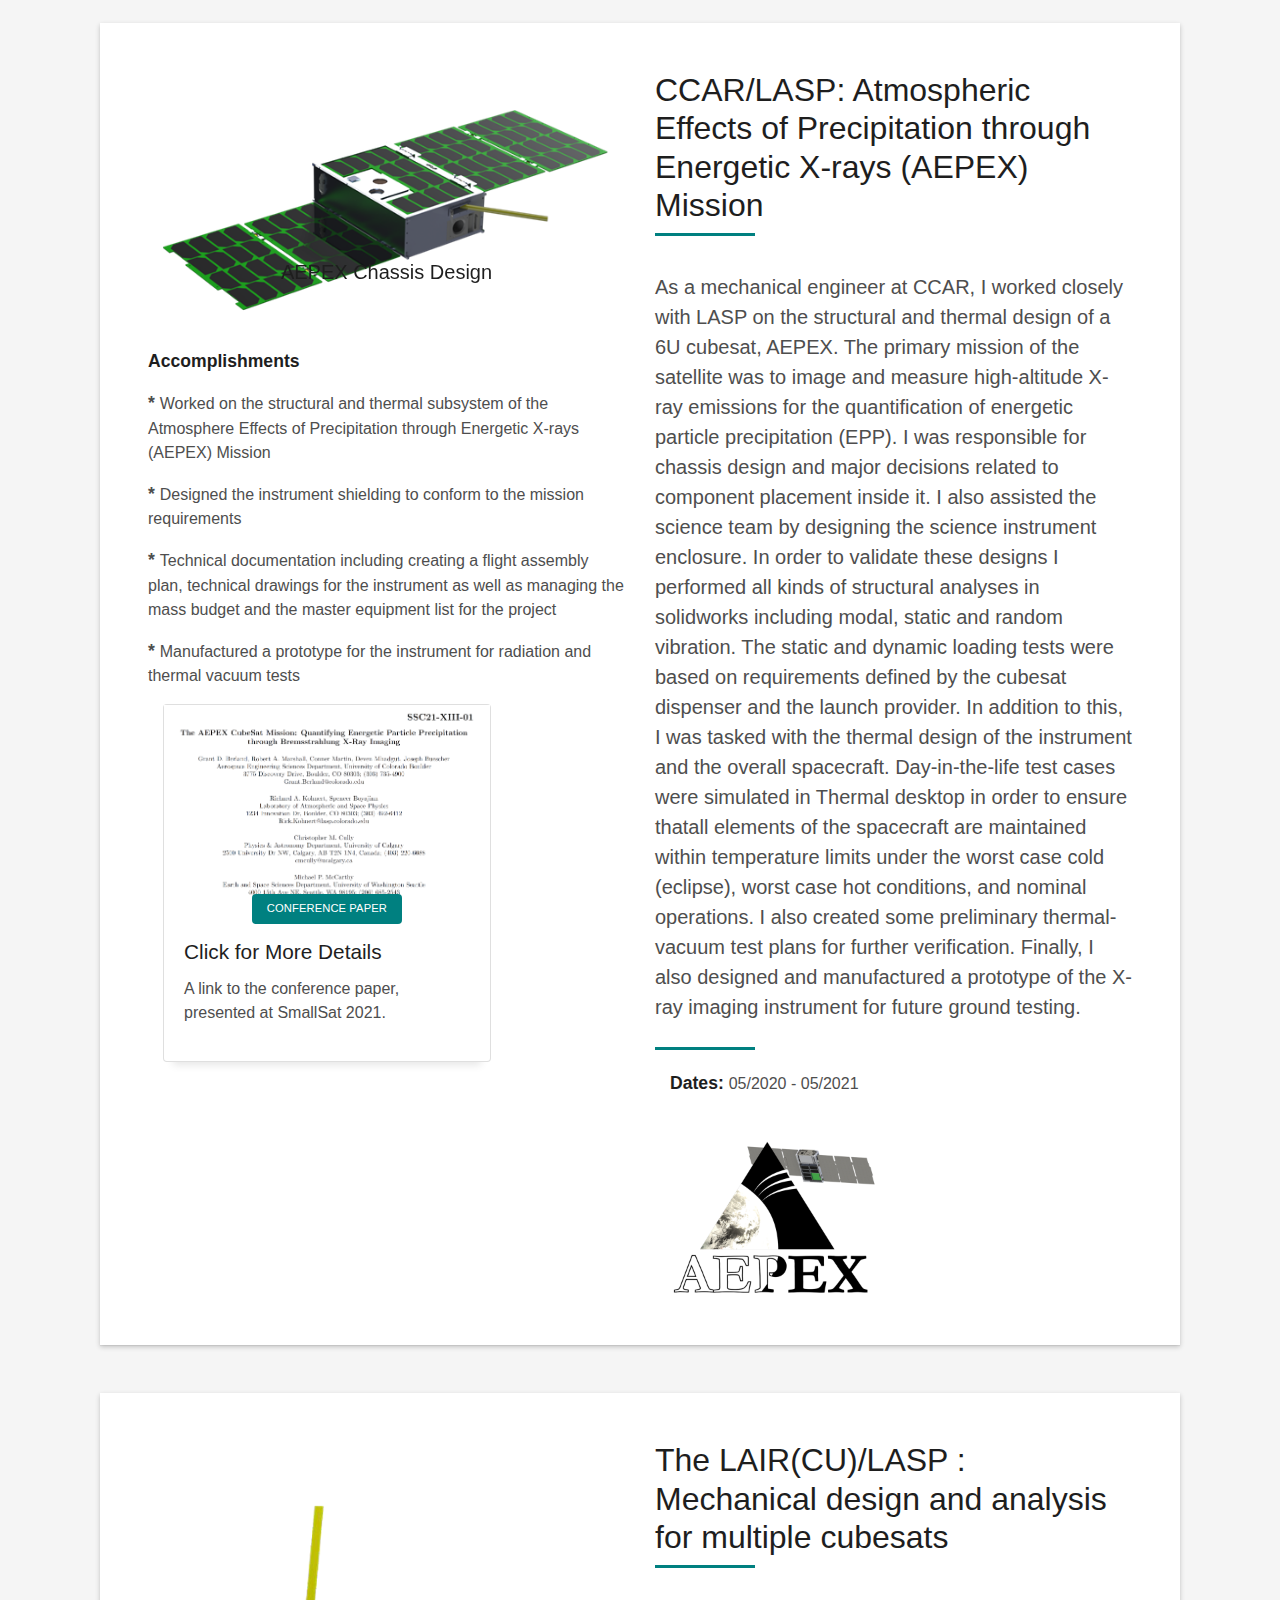
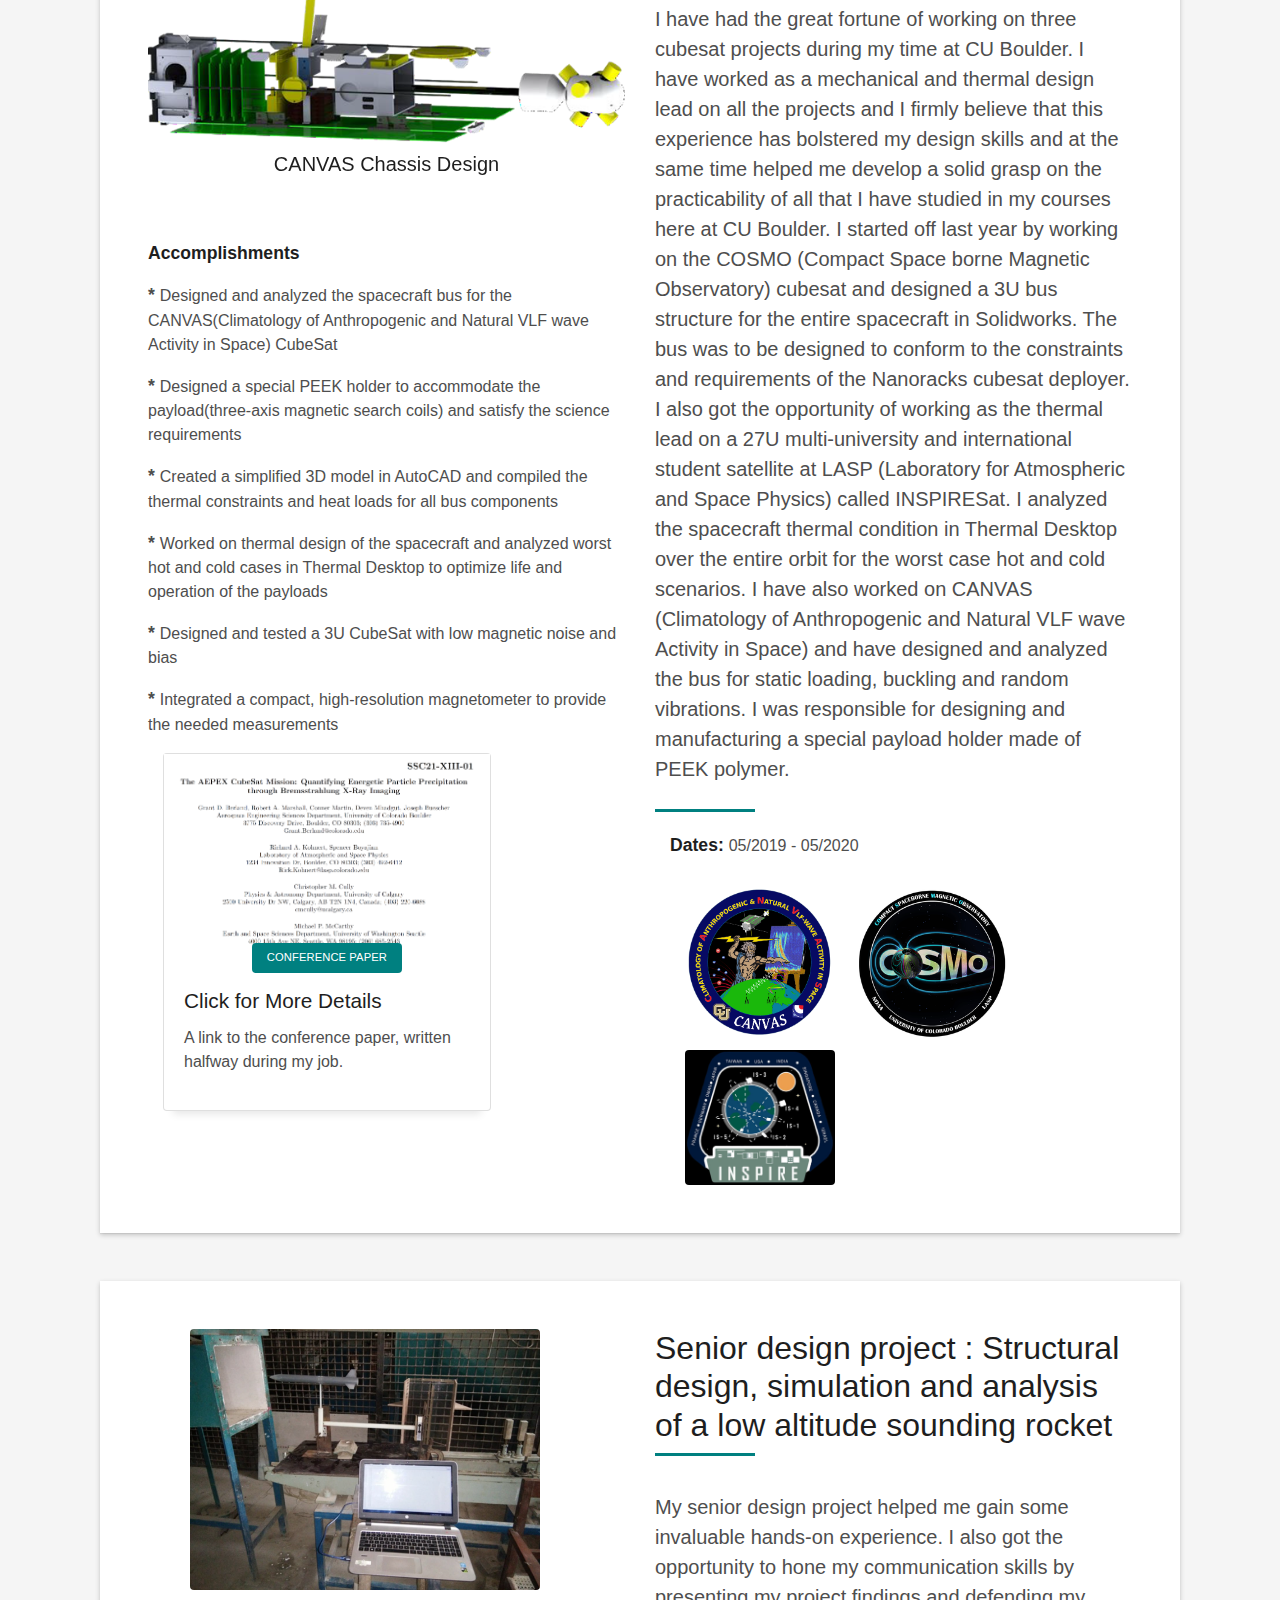
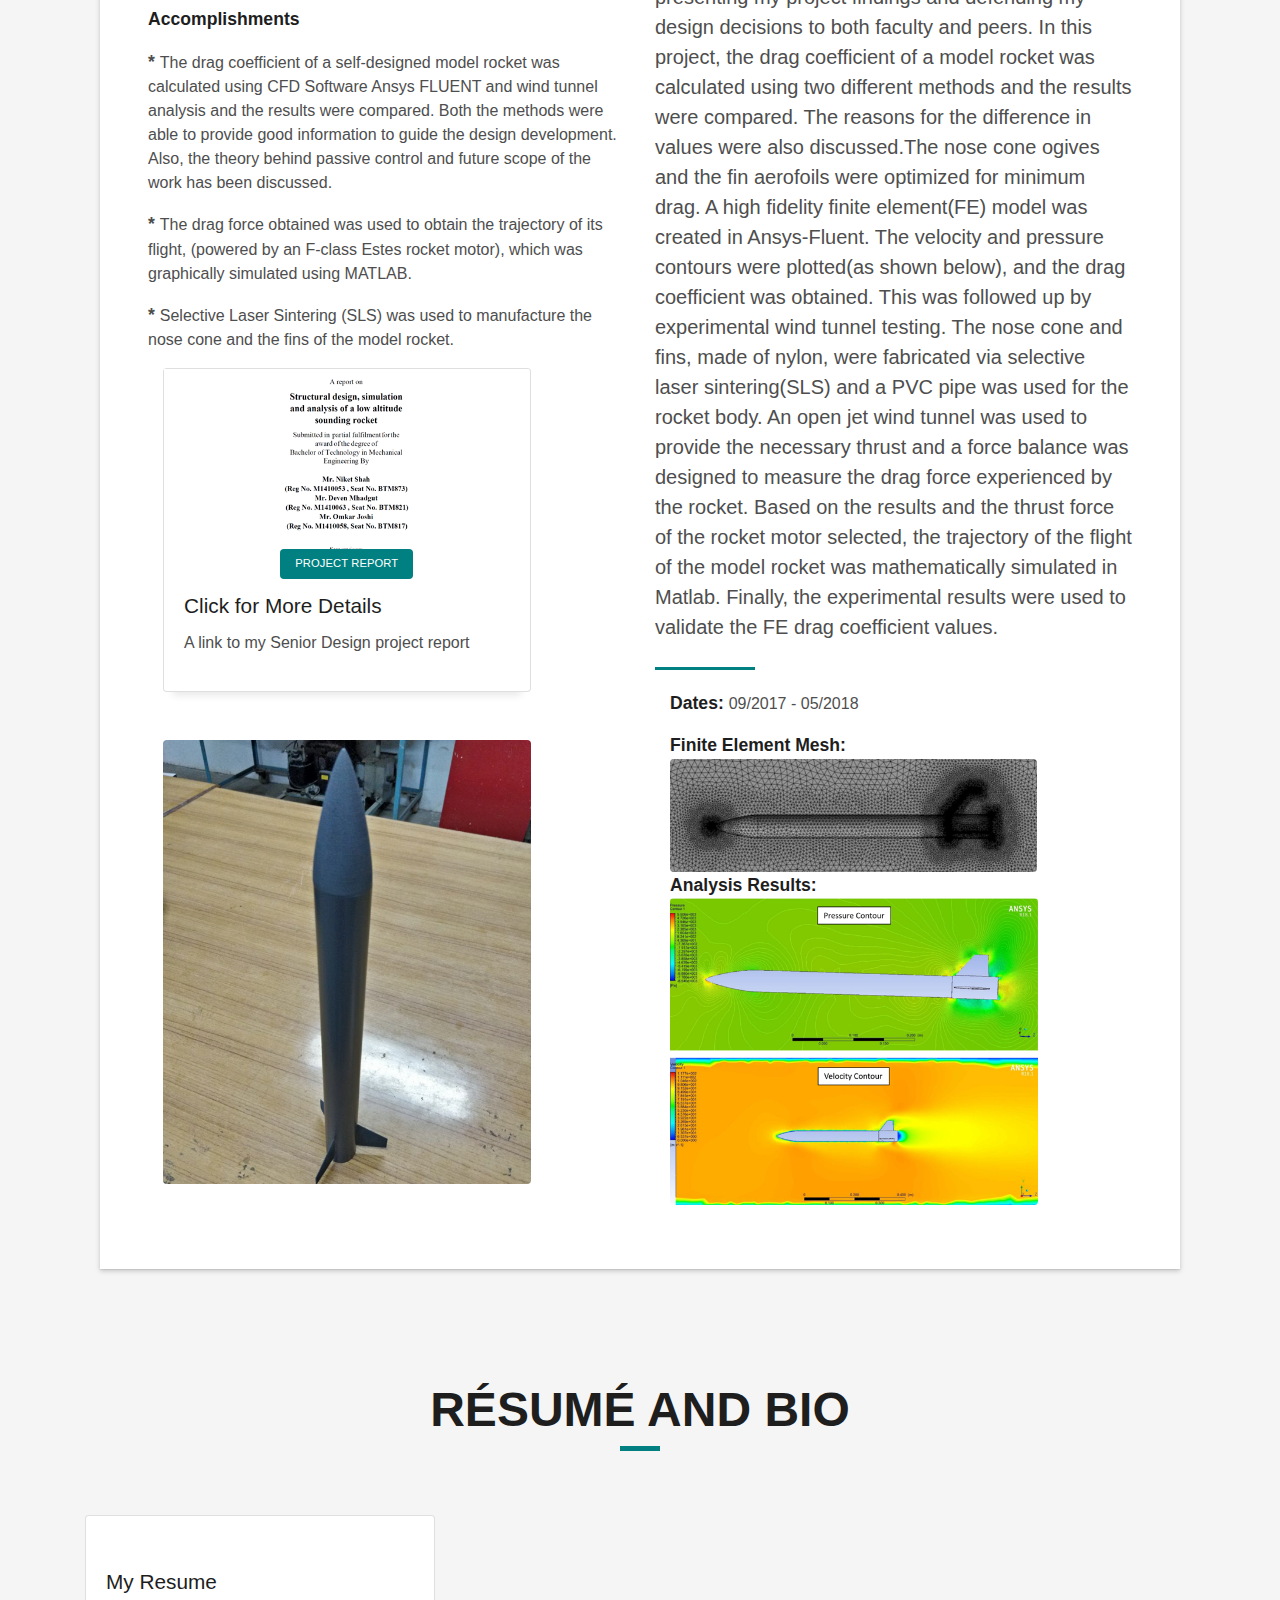
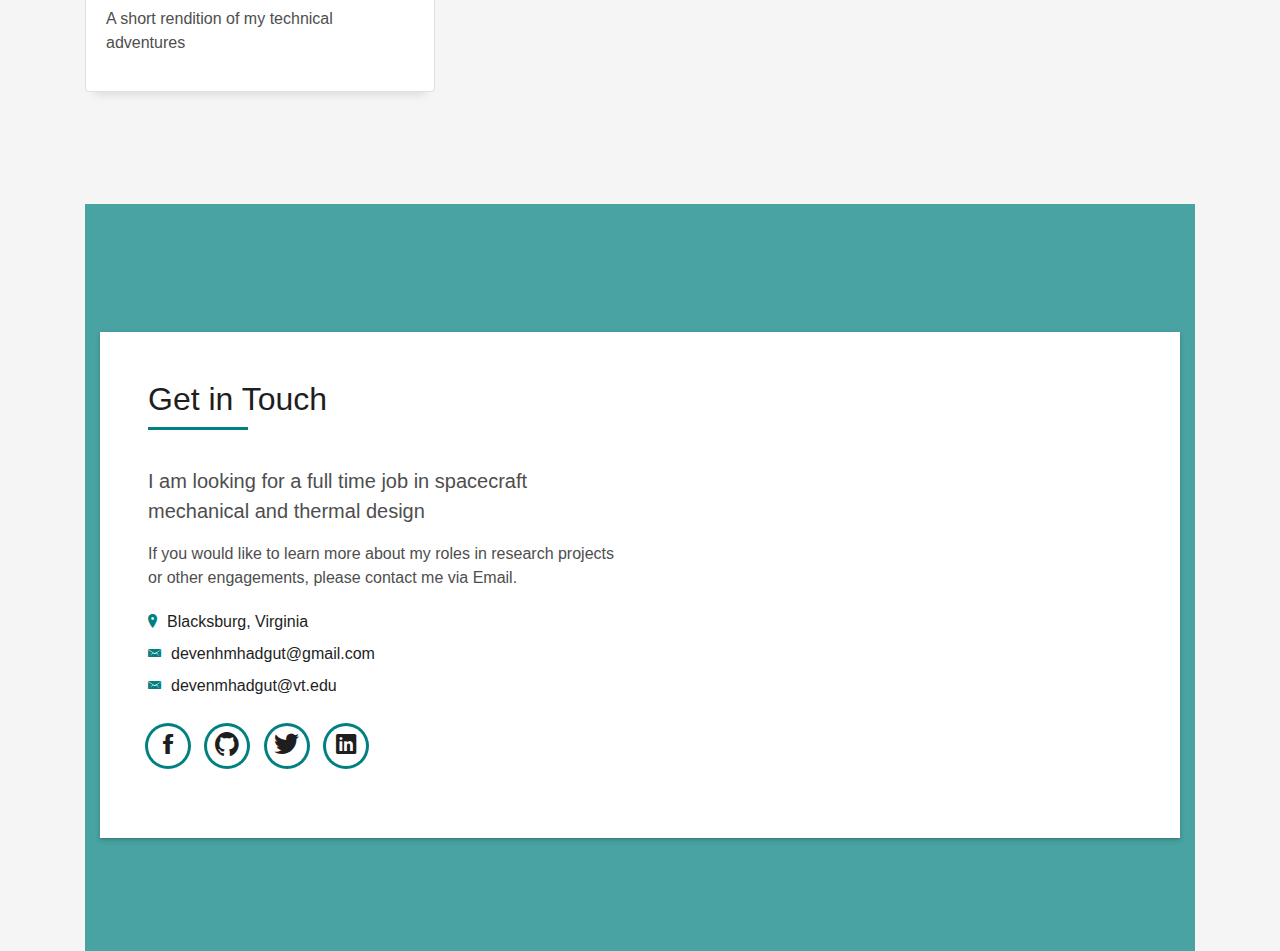
==== commit 0197028b: "mods" ====
--- a/index.html
+++ b/index.html
@@ -70,9 +70,9 @@
 						<a class="nav-link js-scroll" href="#contact">Contact</a>
 					</li>
 
-					<li class="nav-item">
+					<!-- <li class="nav-item">
 						<a class="nav-link js-scroll" href="sunsets.html">Sunsets</a>
-					</li> 
+					</li>  -->
 
 				</ul>
 			</div>
--- a/css/style.css
+++ b/css/style.css
@@ -1365,7 +1365,7 @@
 	font-weight: 300;
 	line-height: 20px;
 }
-.gal-container .modal.fade .modal-dialog {
+/* .gal-container .modal.fade .modal-dialog {
     -webkit-transform: scale(0.1);
     -moz-transform: scale(0.1);
     -ms-transform: scale(0.1);
@@ -1375,7 +1375,7 @@
     -webkit-transition: all 0.3s;
     -moz-transition: all 0.3s;
     transition: all 0.3s; 
-}
+} */
 
 .gal-container .modal.fade.in .modal-dialog {
     -webkit-transform: scale(1);
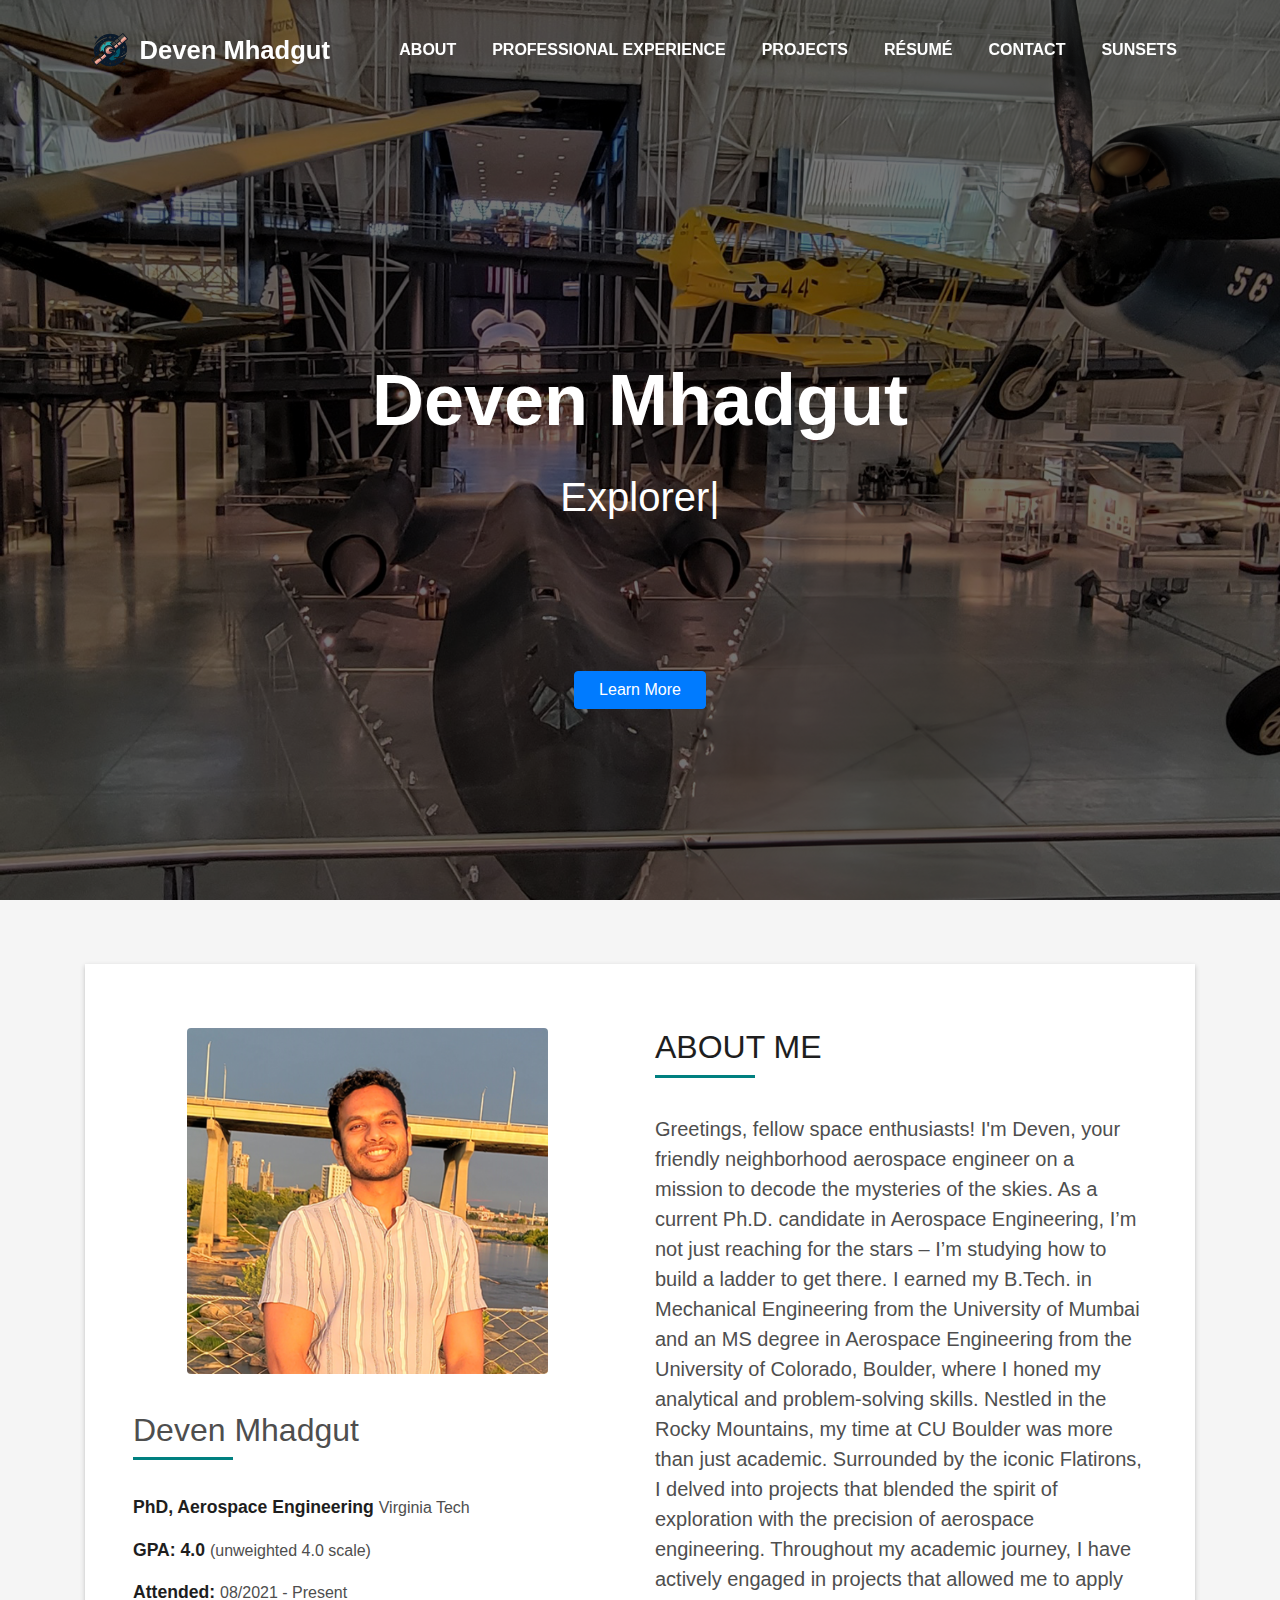
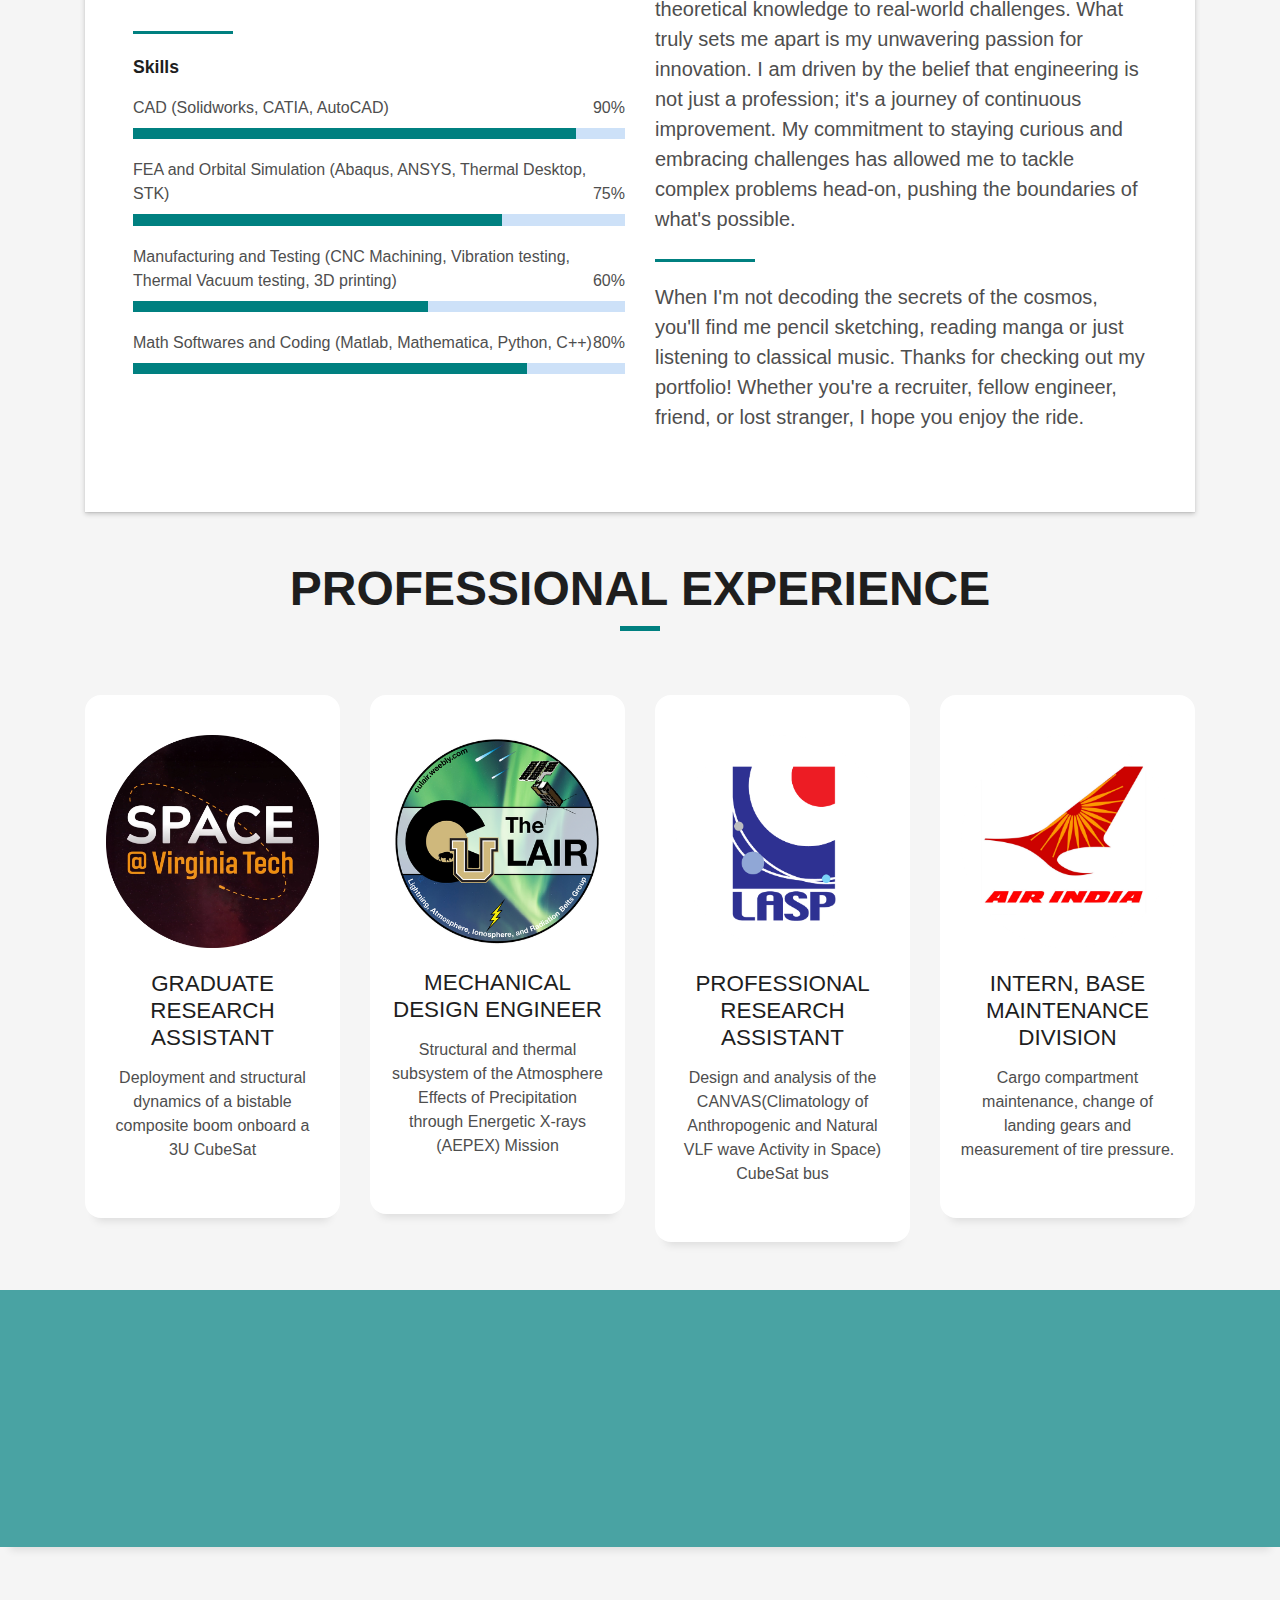
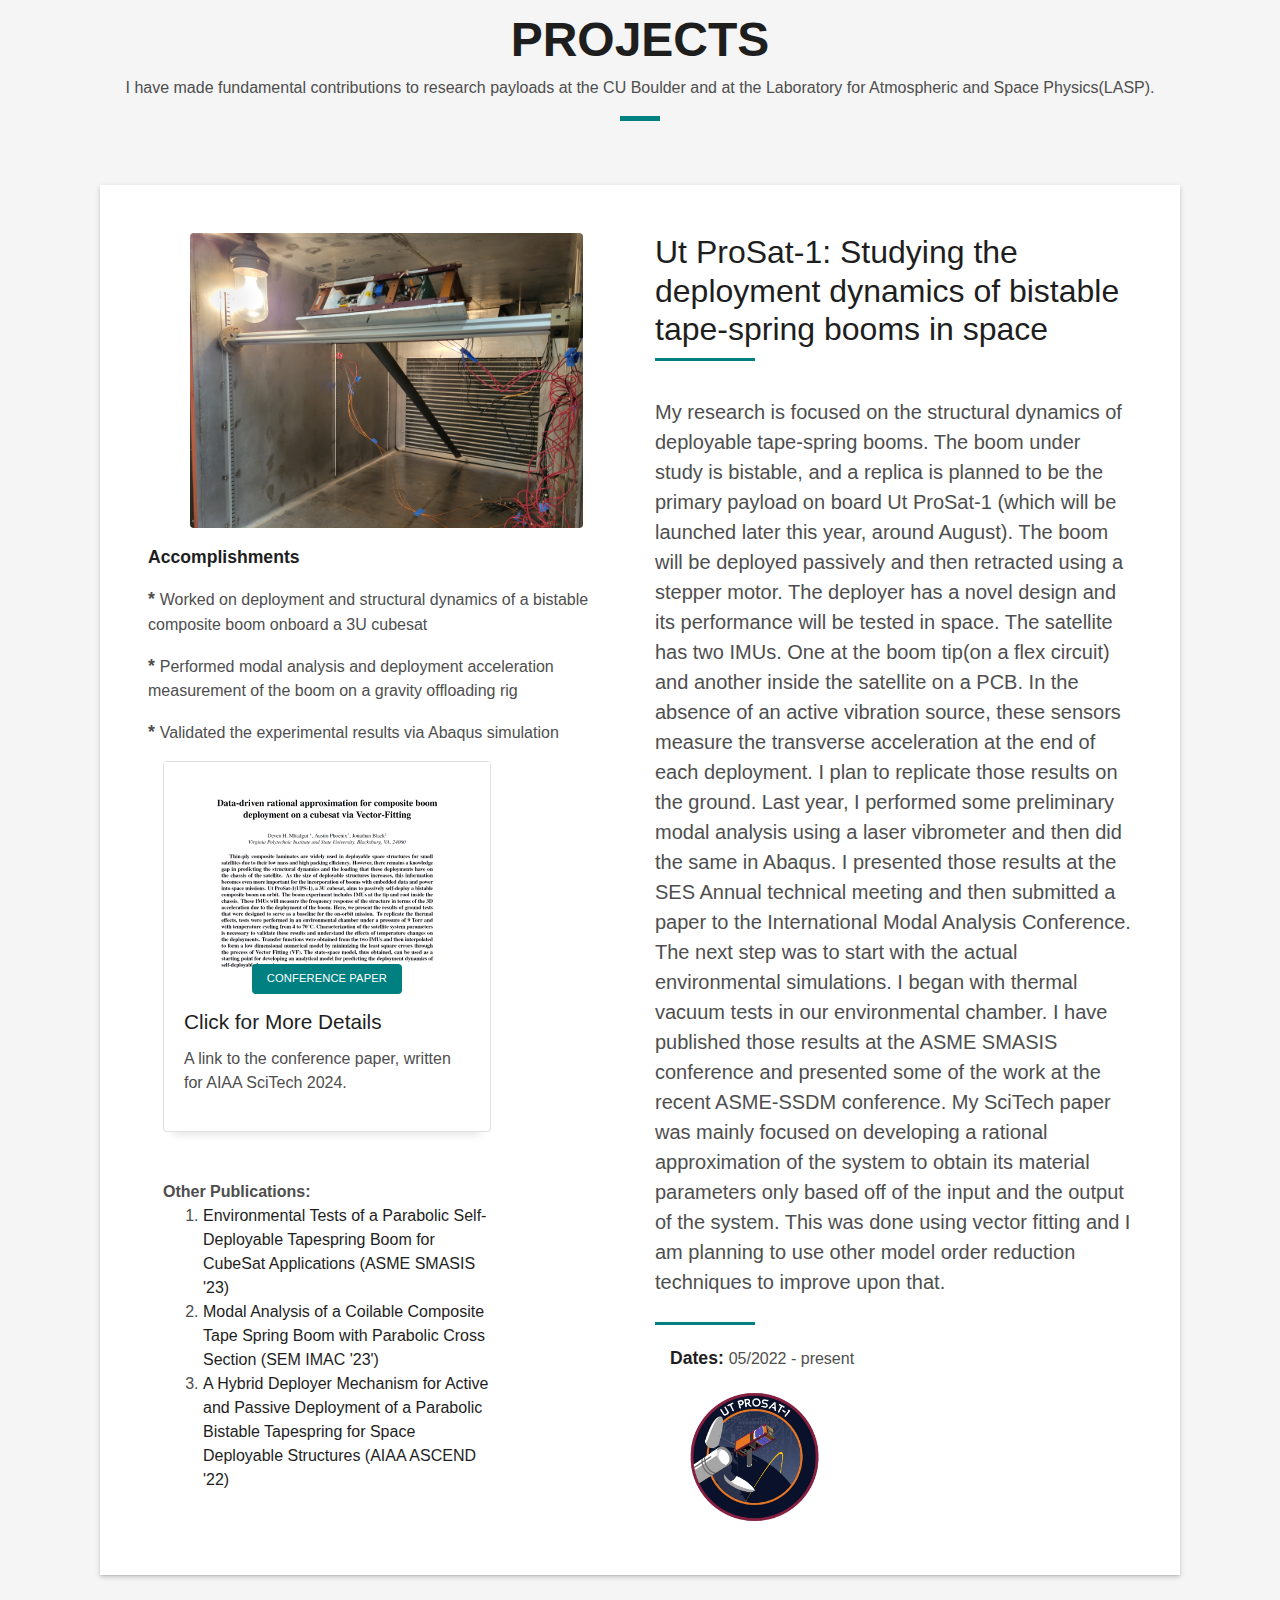
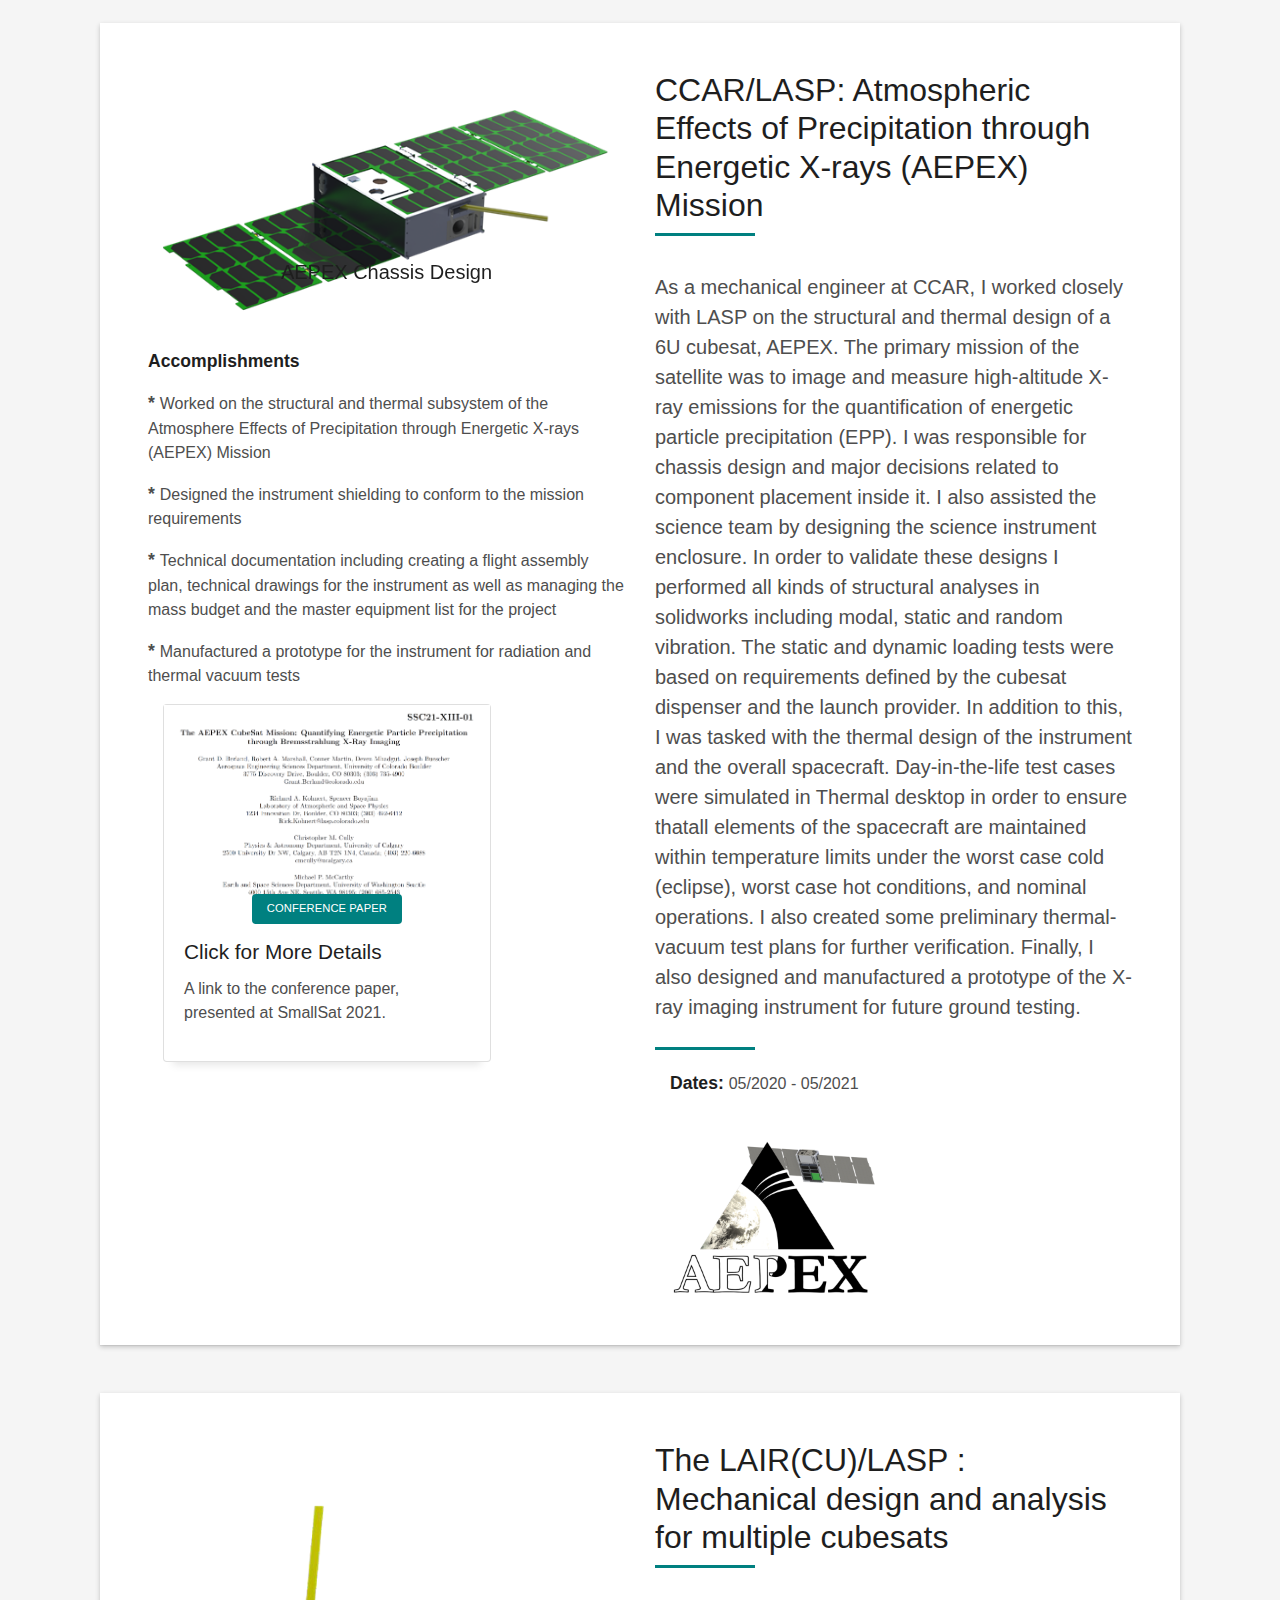
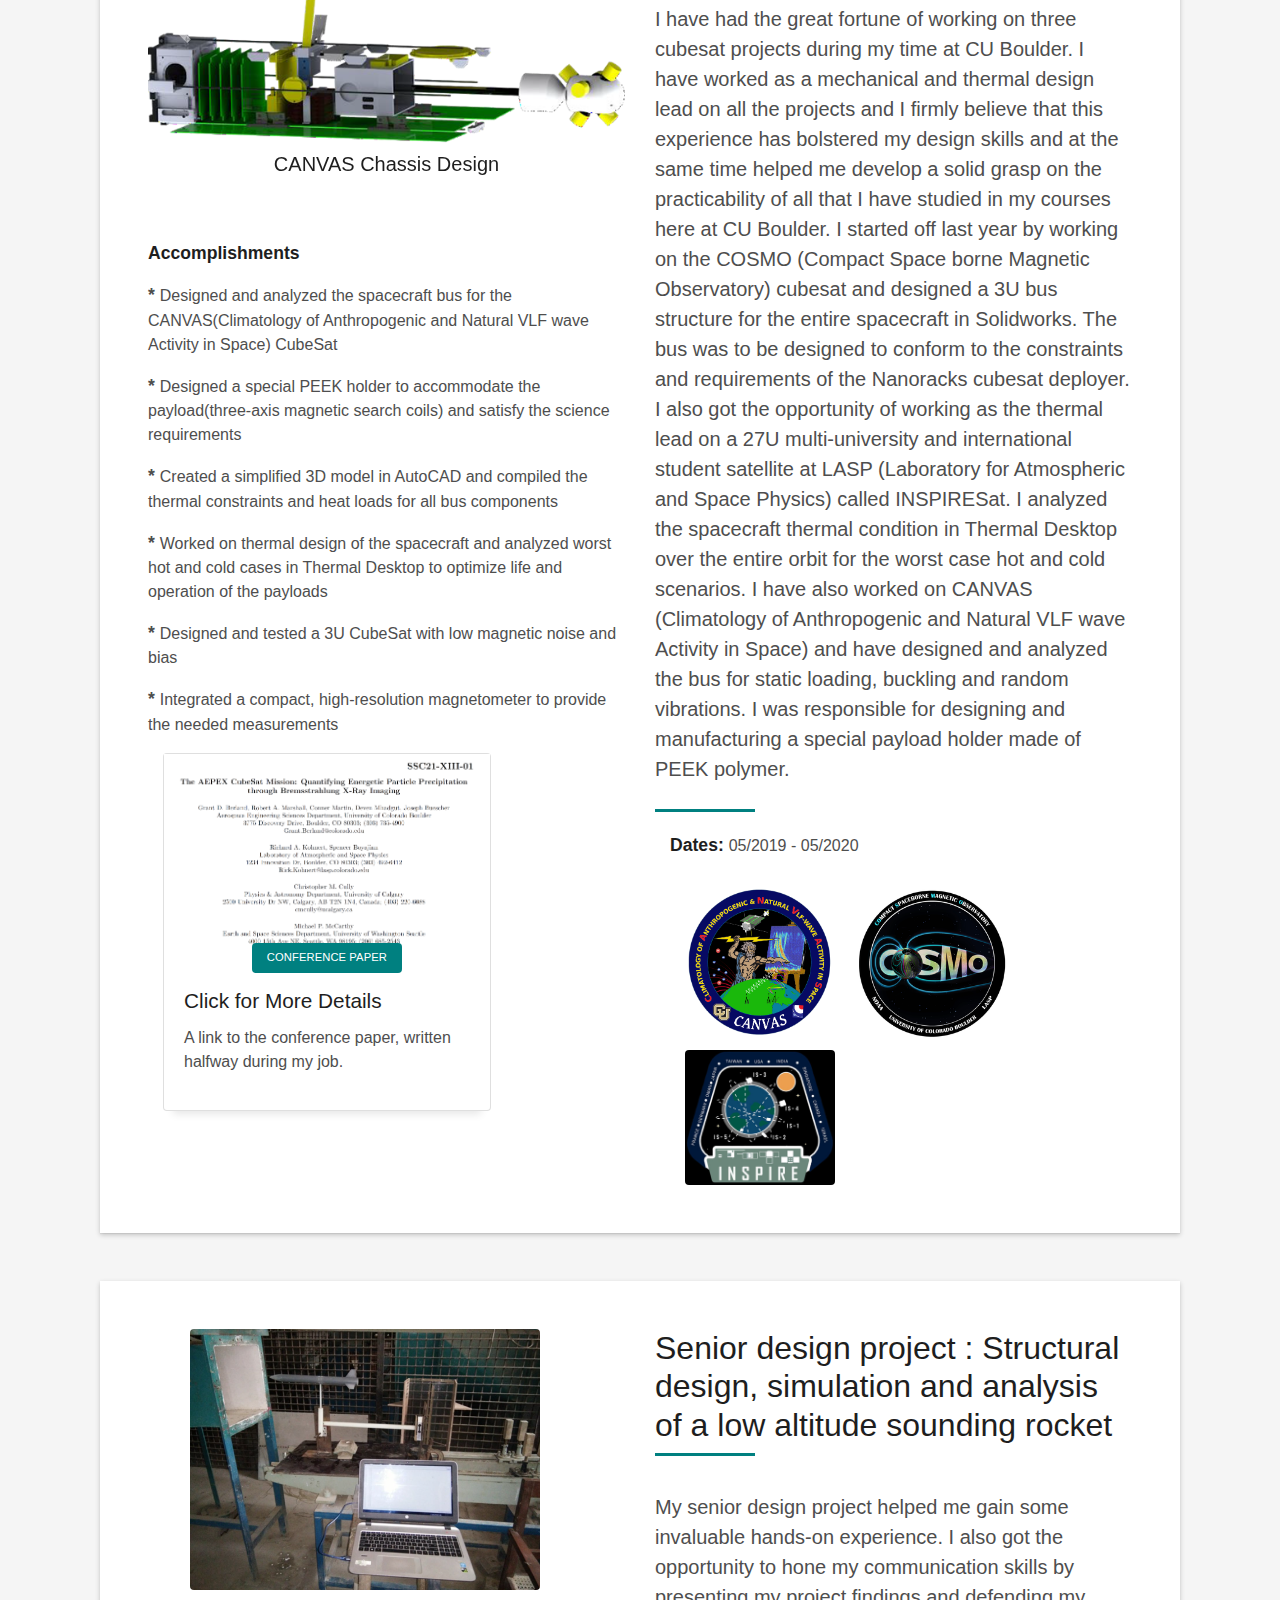
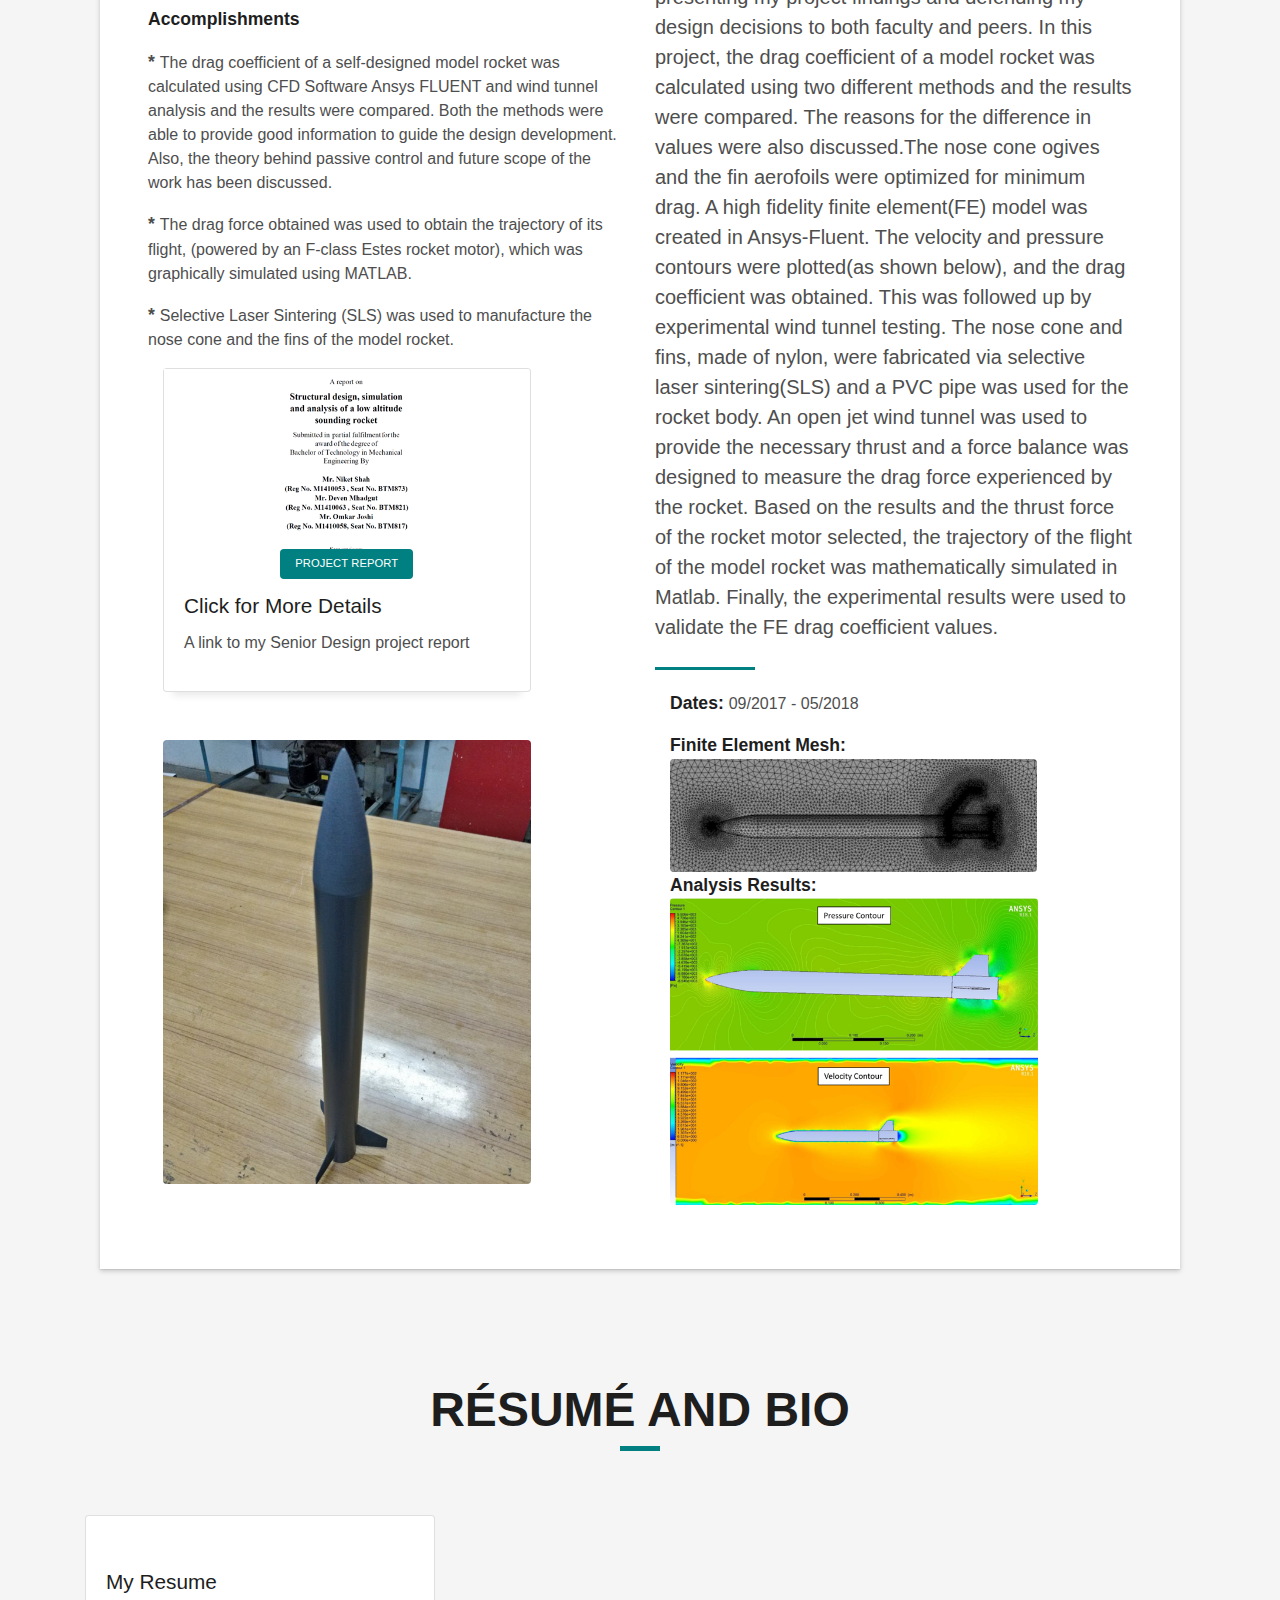
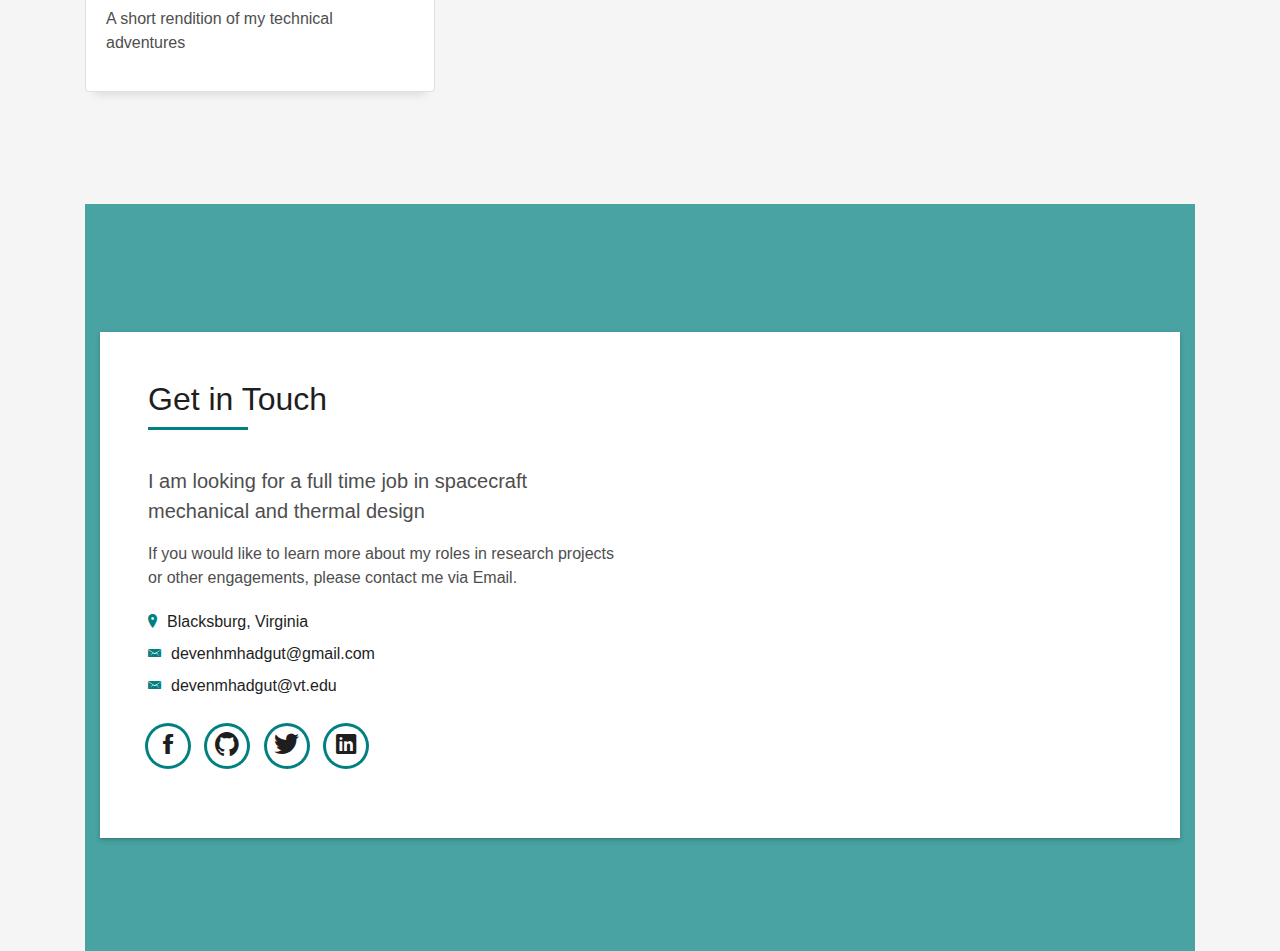
==== commit de6a3c50: "mods" ====
--- a/index.html
+++ b/index.html
@@ -70,9 +70,9 @@
 						<a class="nav-link js-scroll" href="#contact">Contact</a>
 					</li>
 
-					<!-- <li class="nav-item">
+					<li class="nav-item">
 						<a class="nav-link js-scroll" href="sunsets.html">Sunsets</a>
-					</li>  -->
+					</li>  
 
 				</ul>
 			</div>
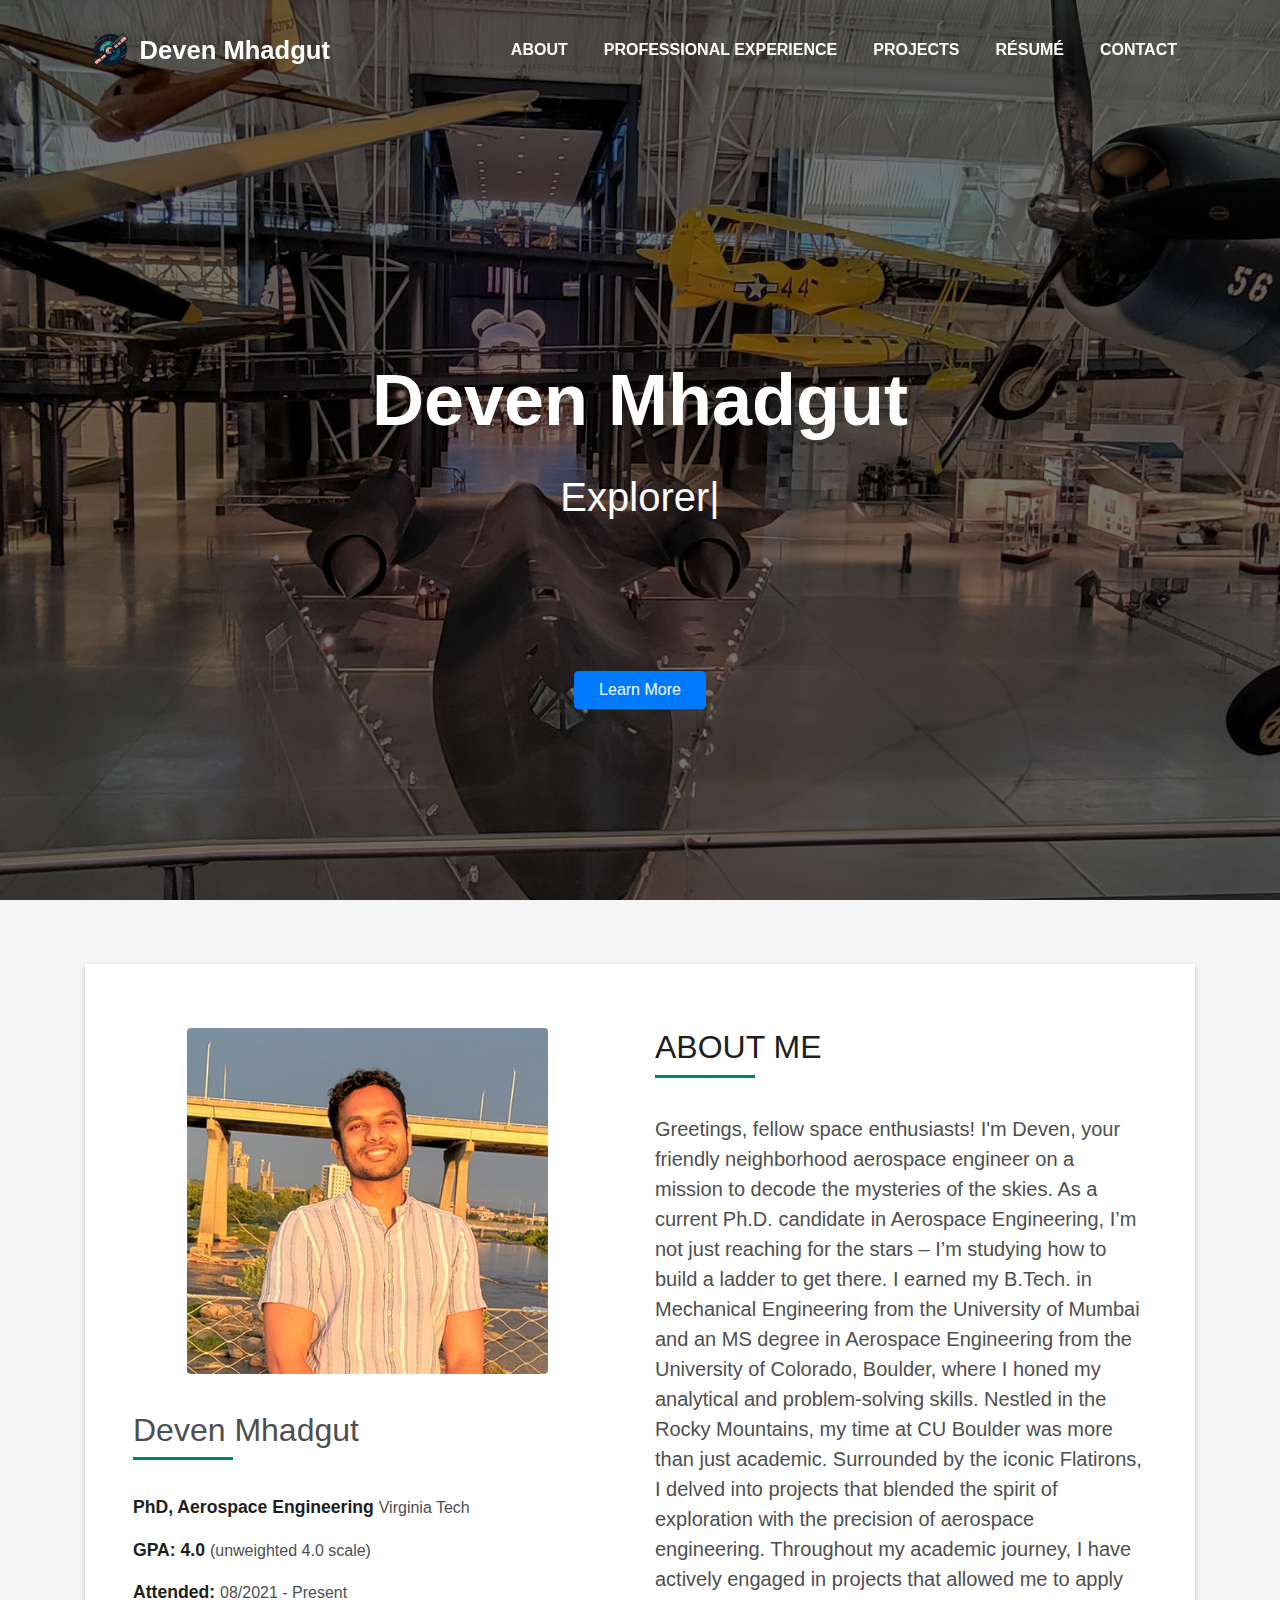
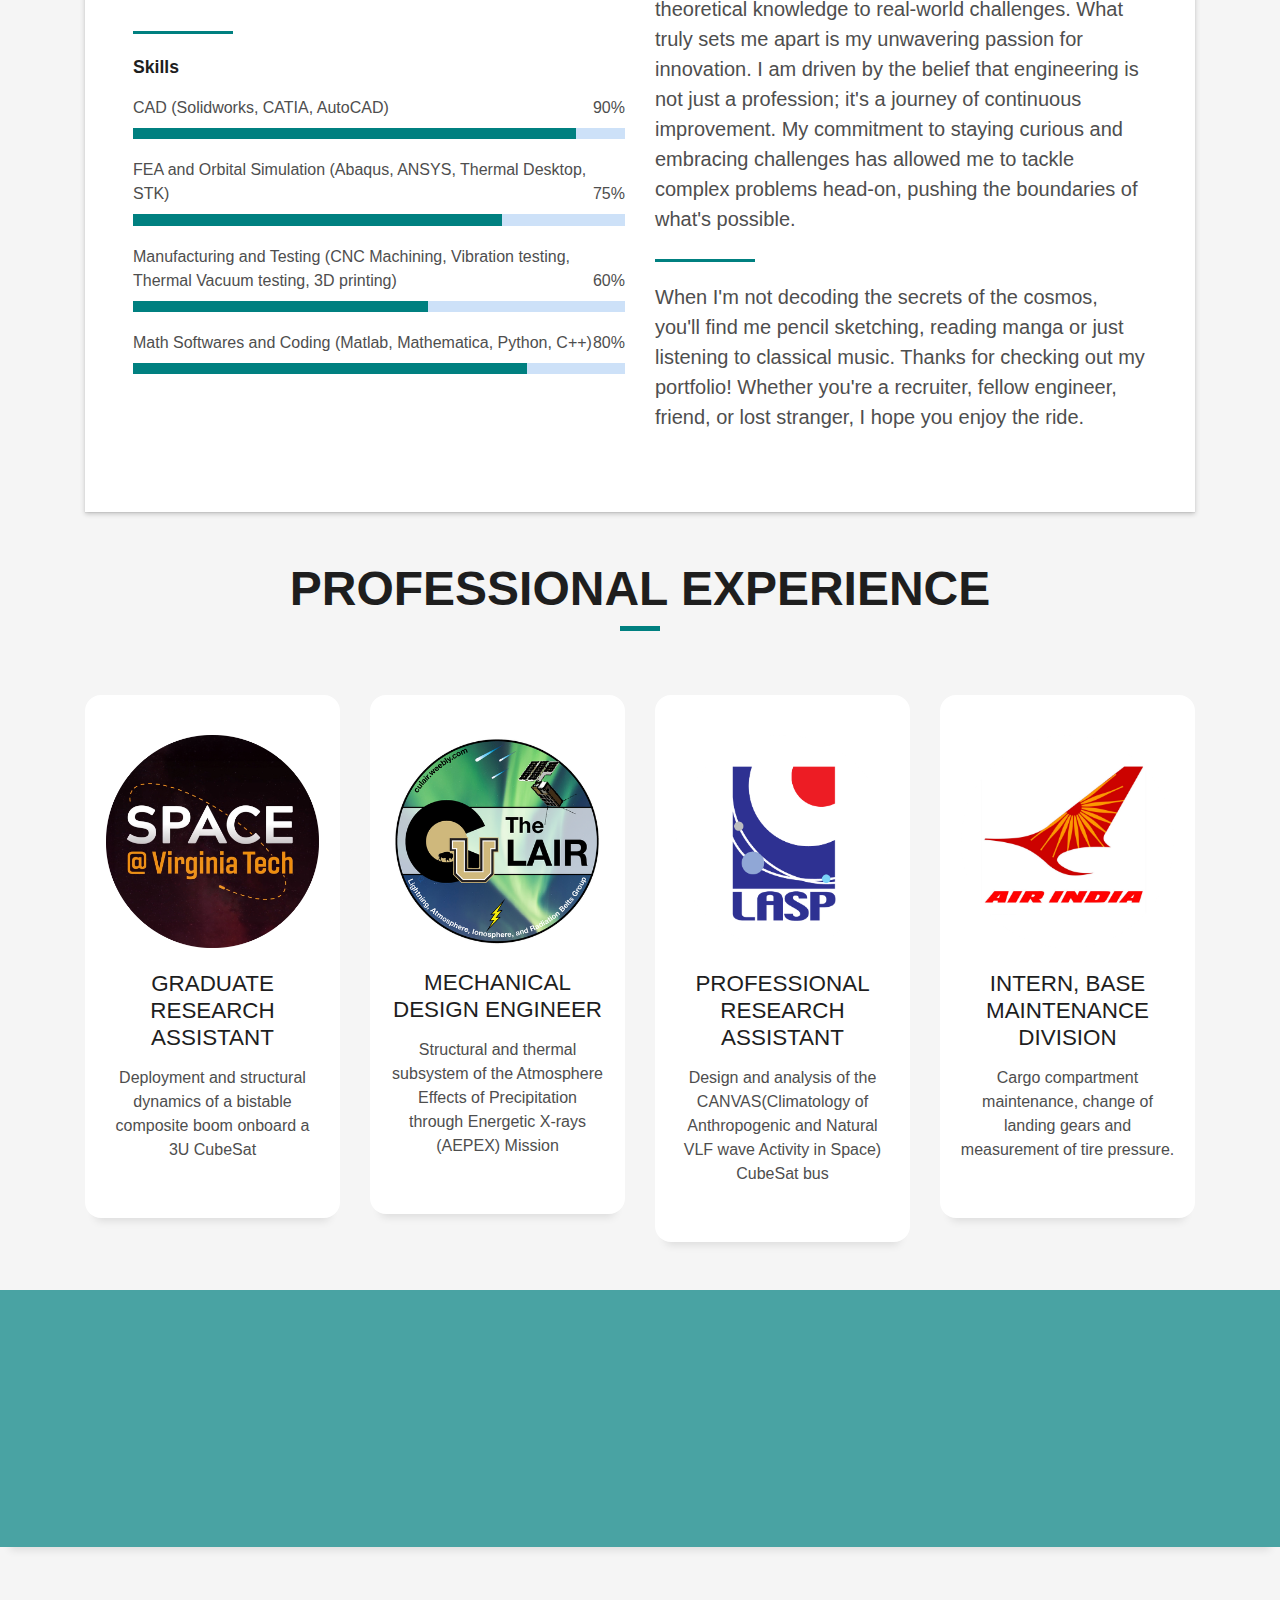
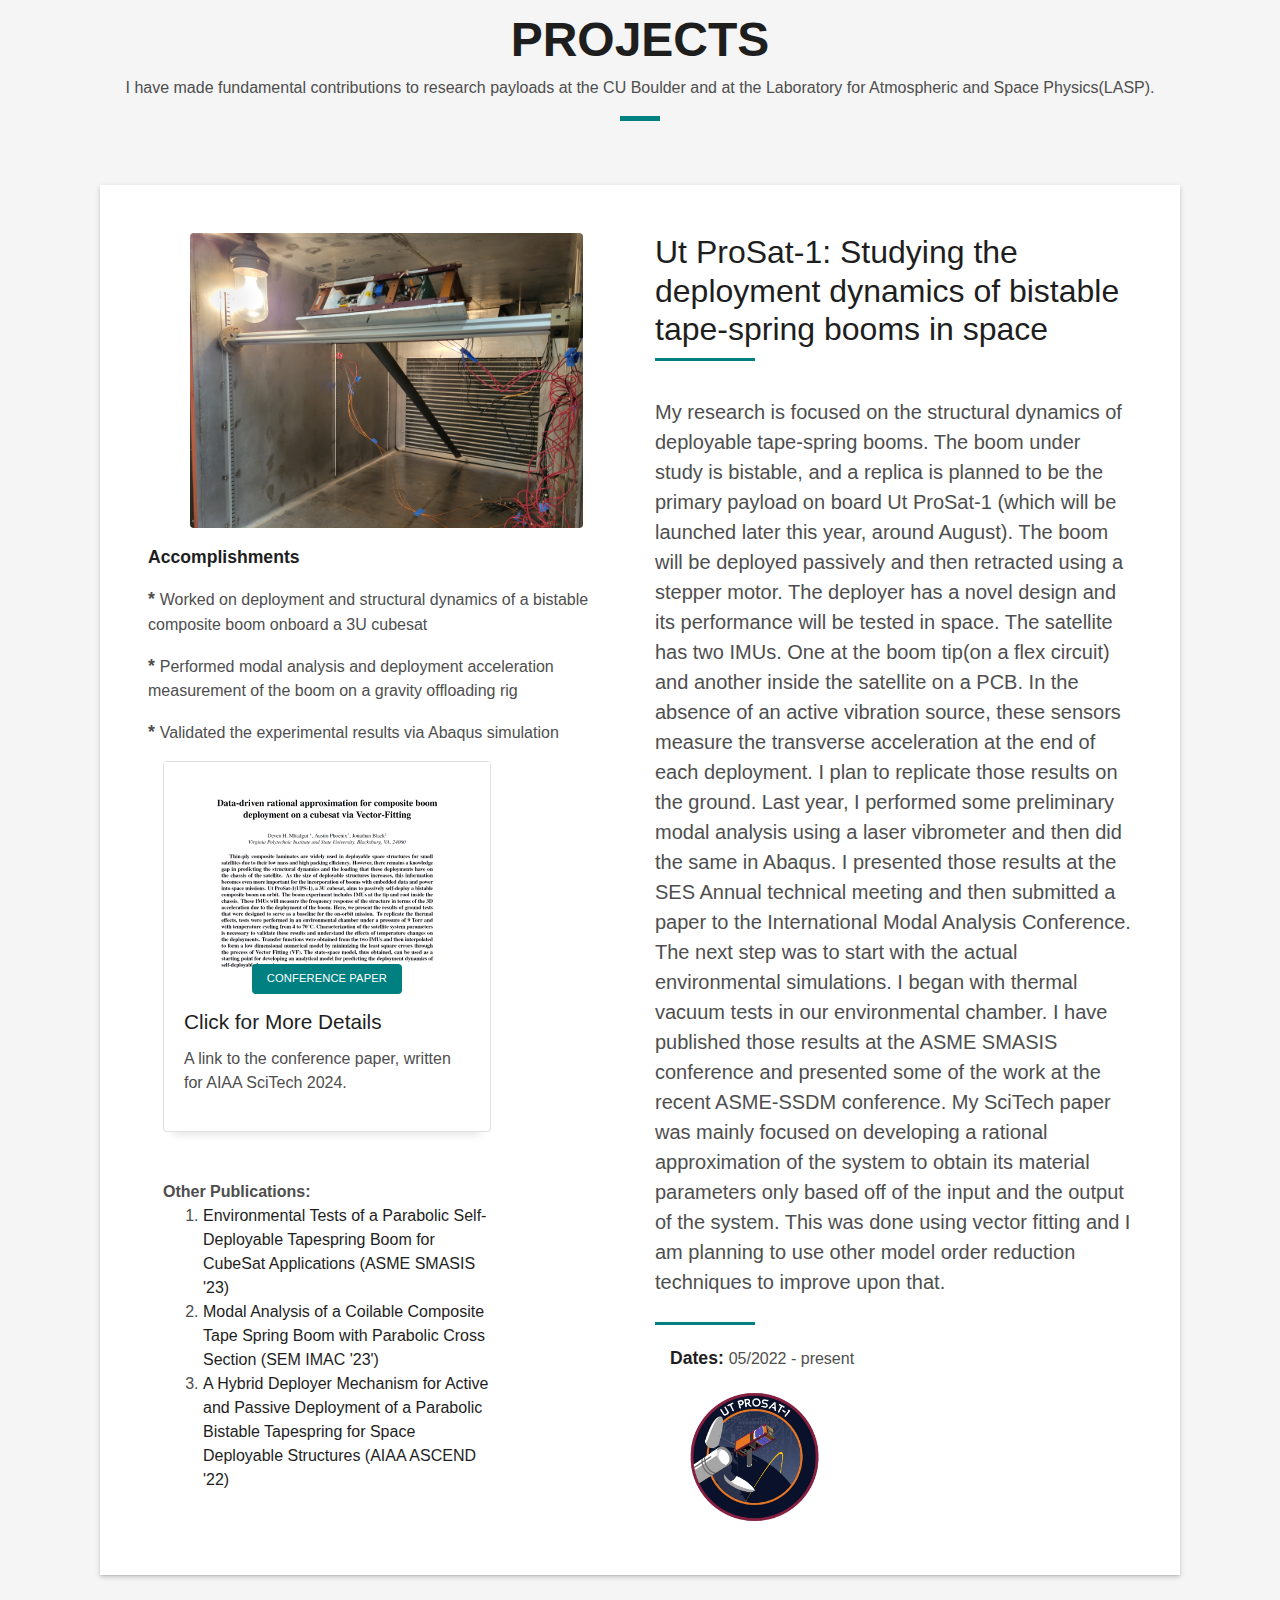
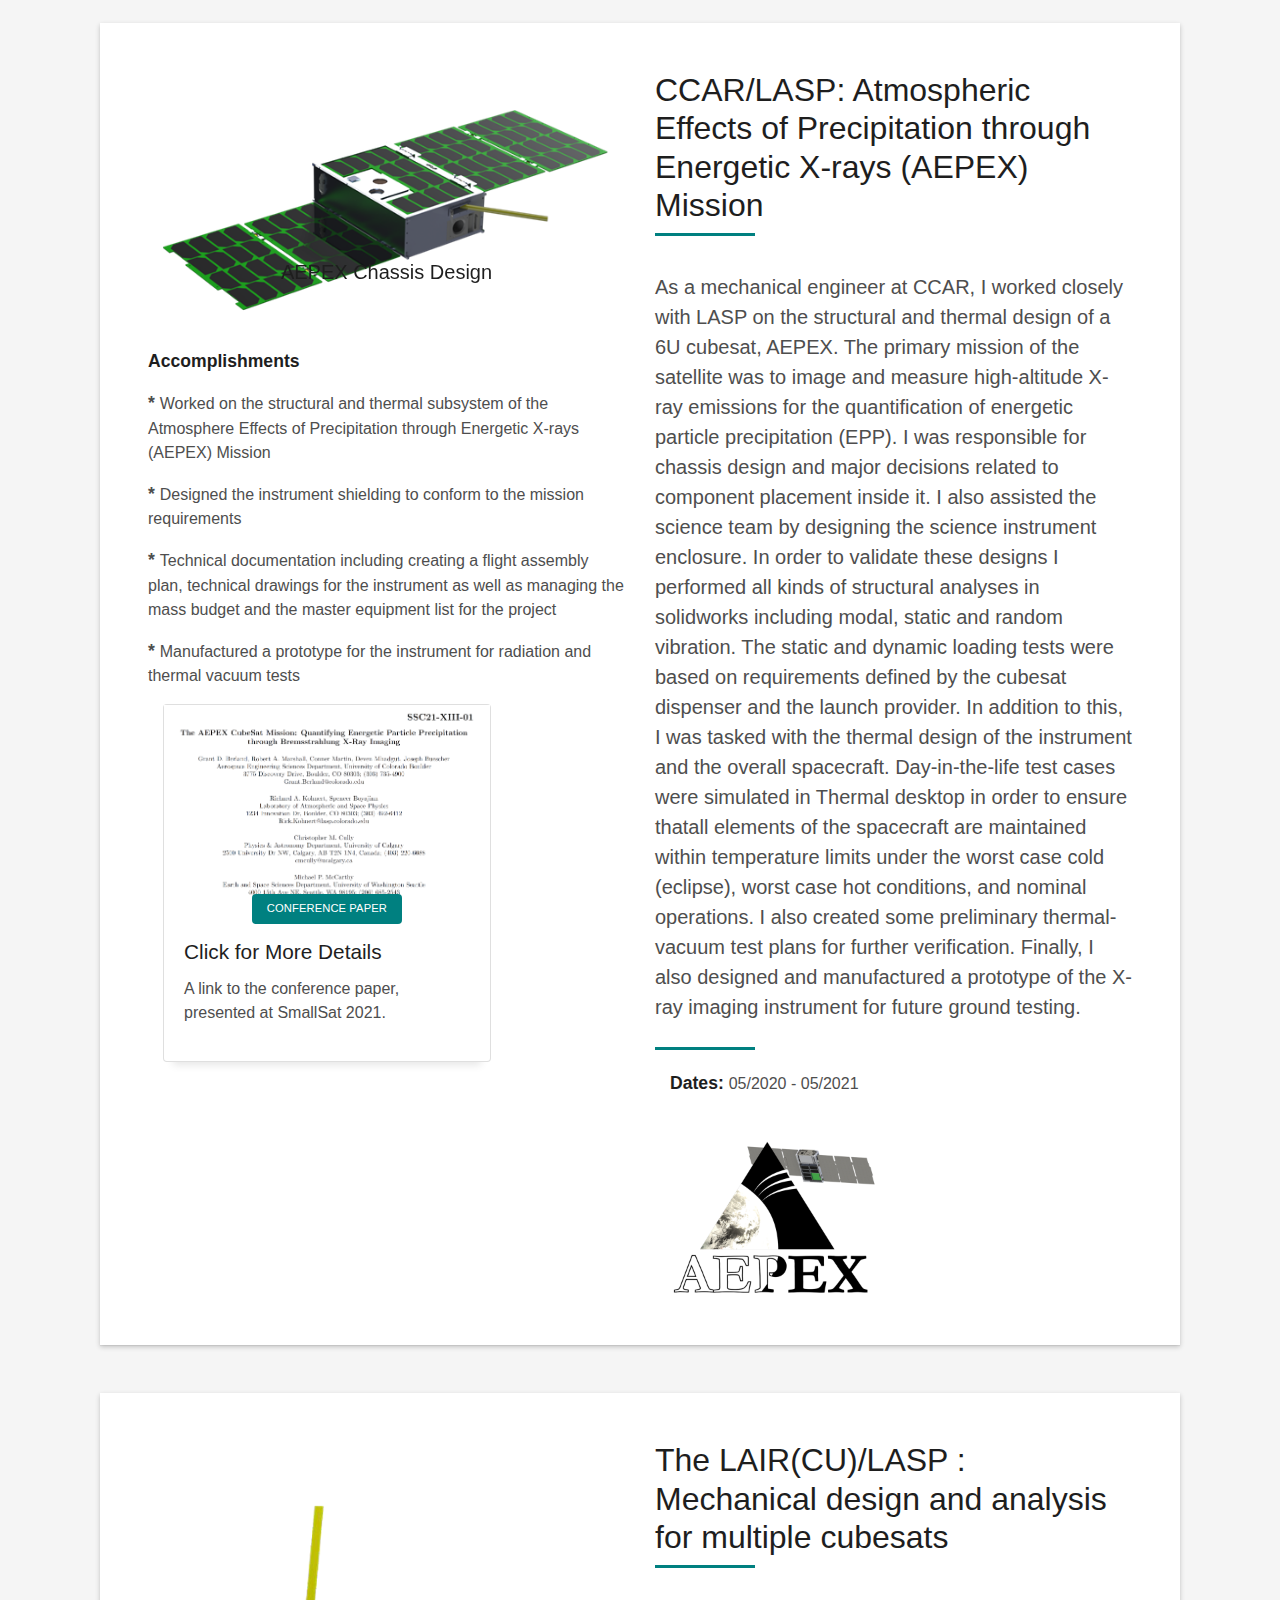
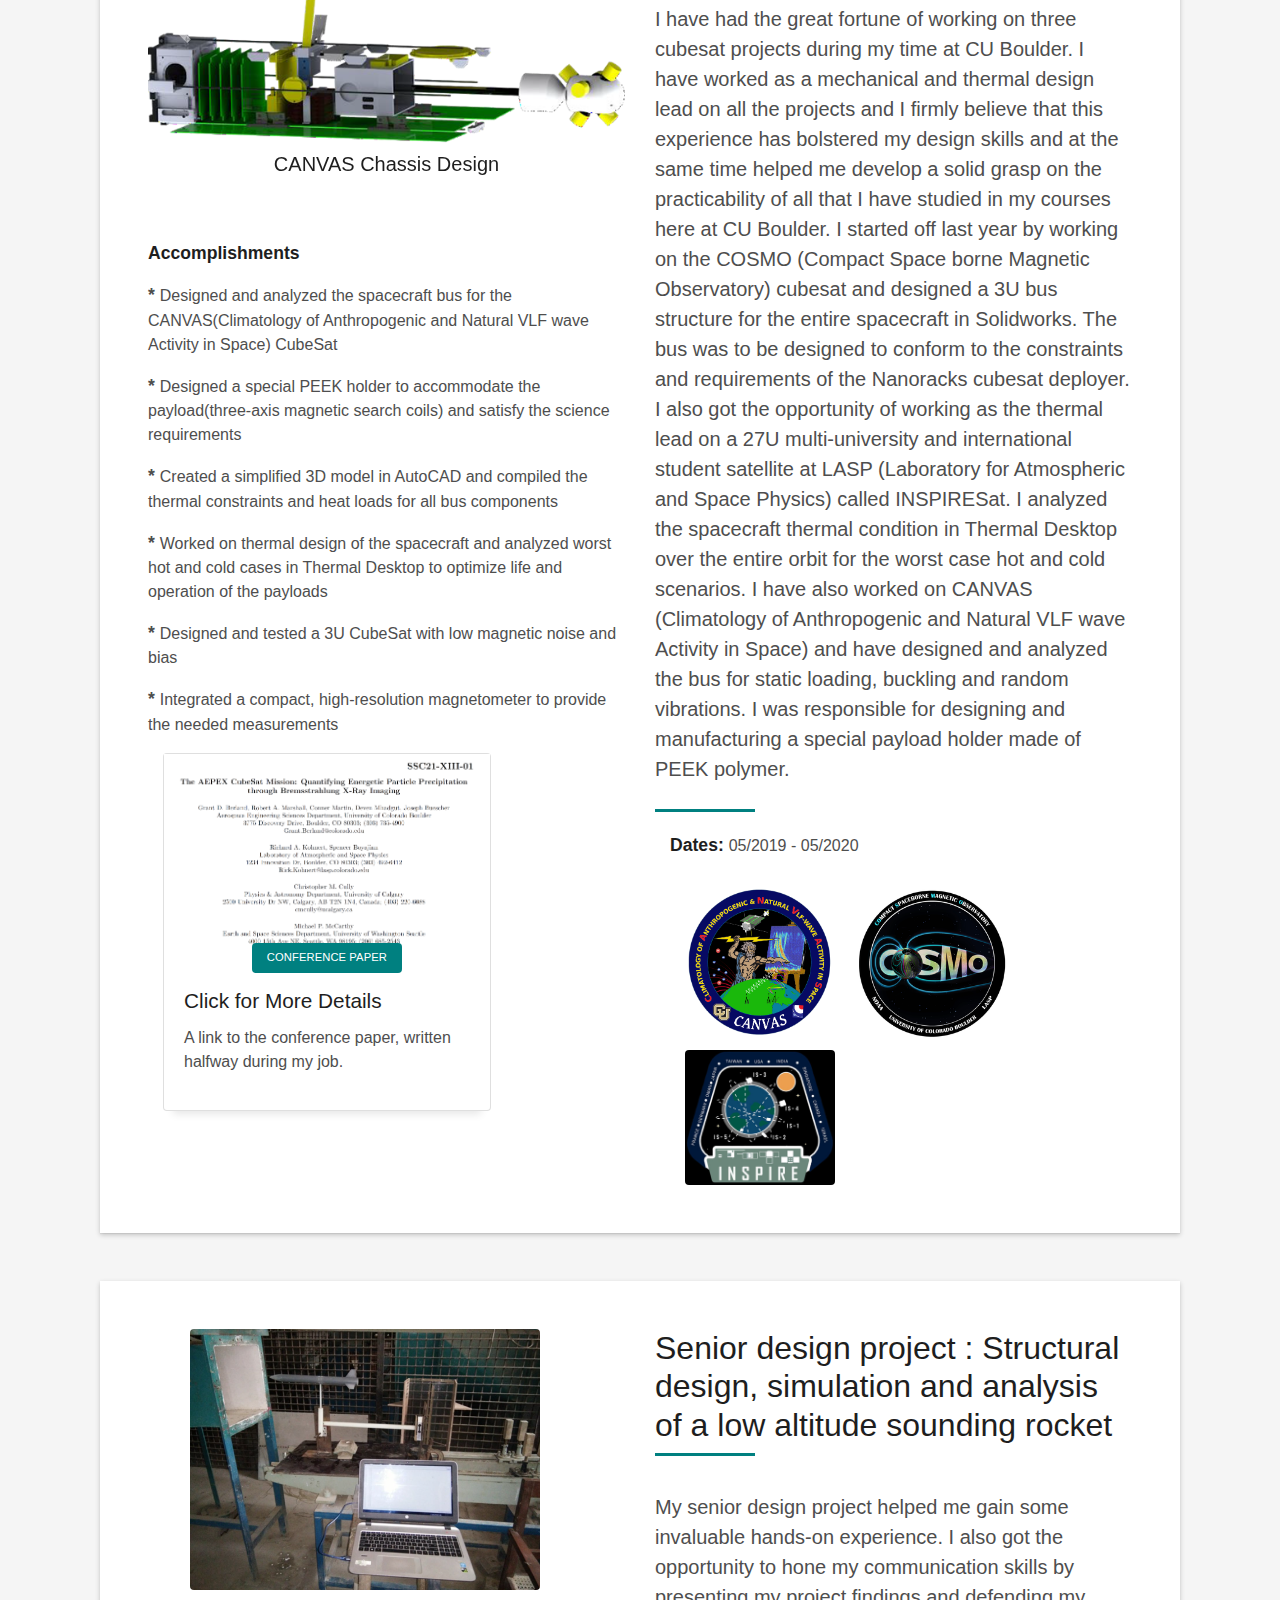
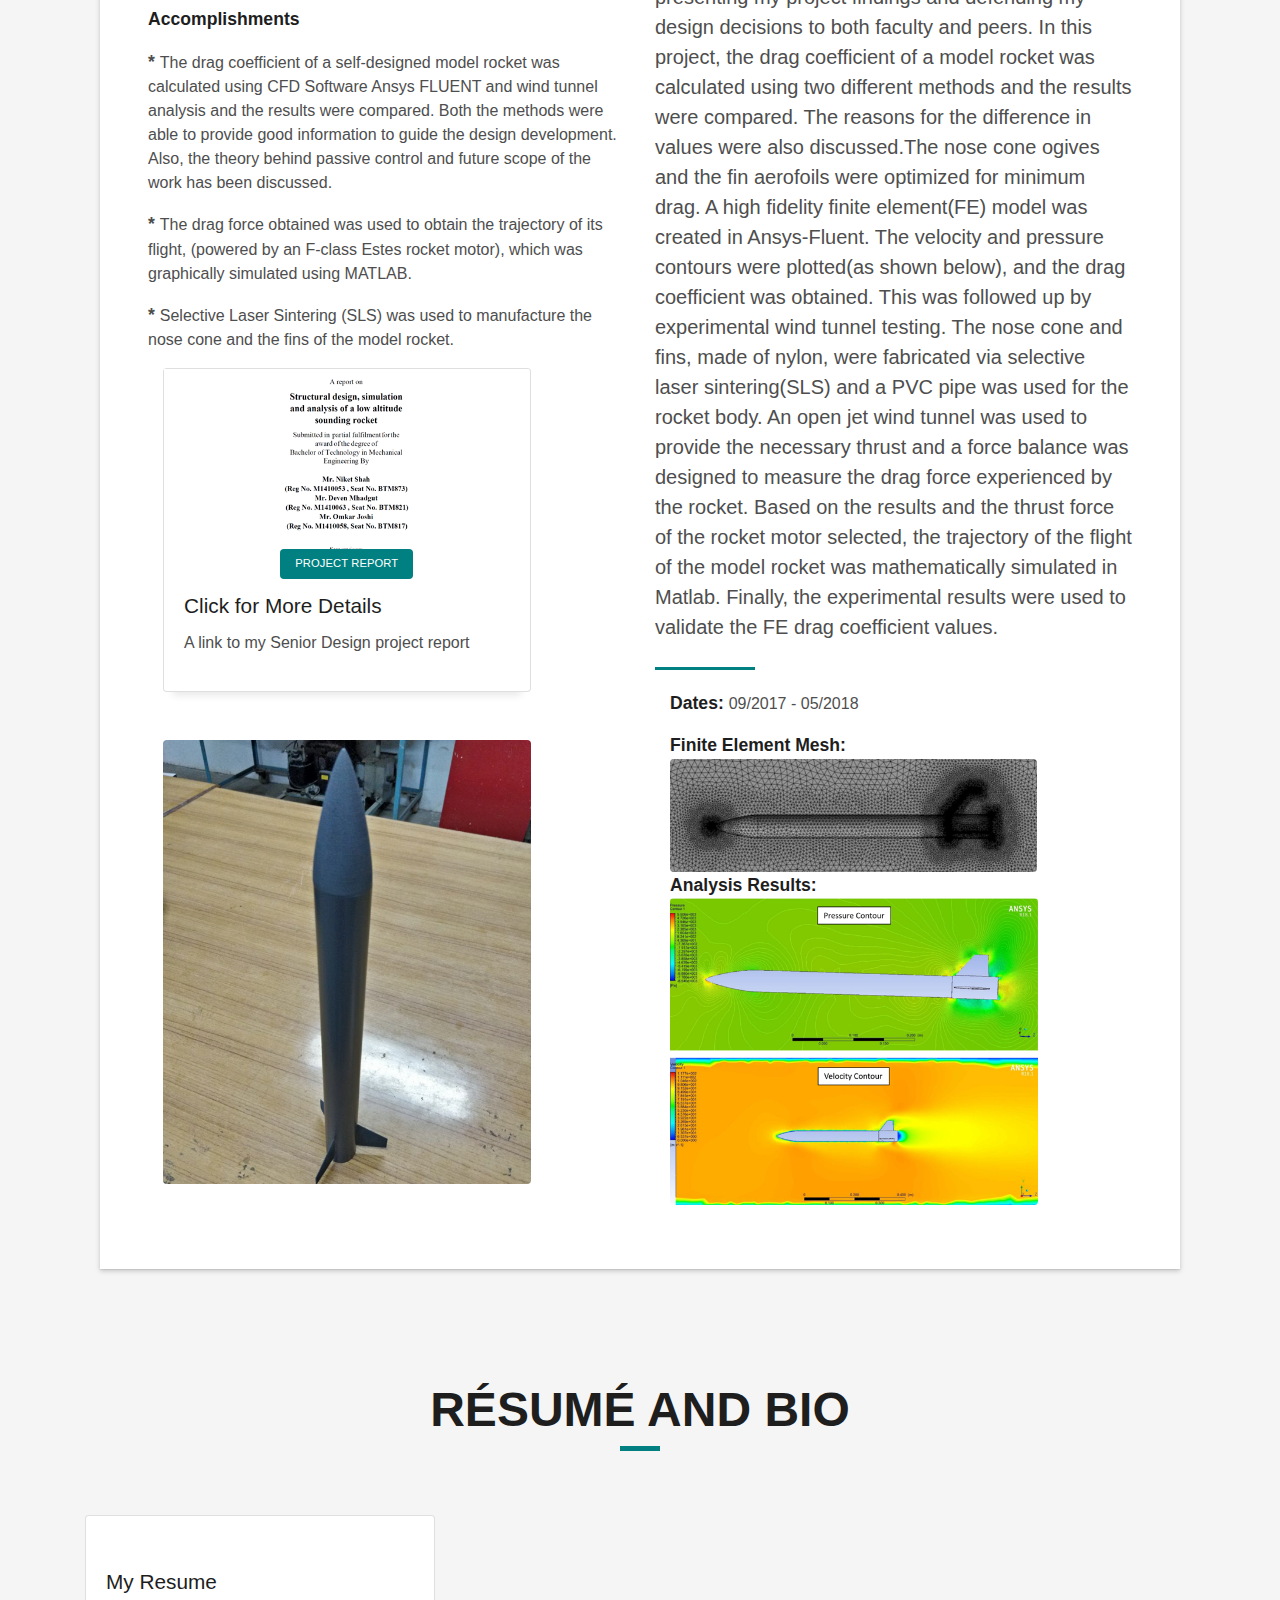
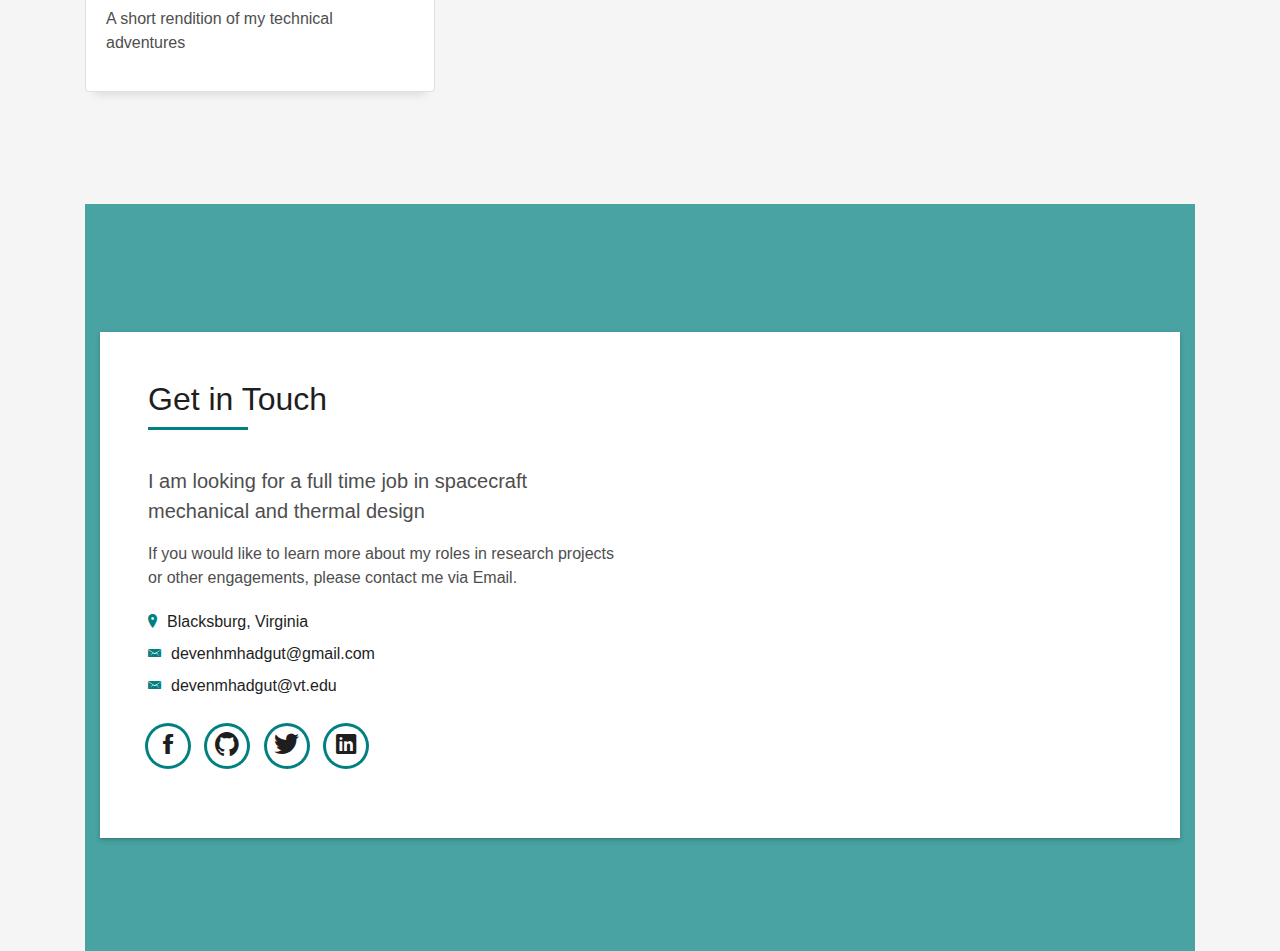
==== commit 59433421: "mods" ====
--- a/index.html
+++ b/index.html
@@ -70,9 +70,9 @@
 						<a class="nav-link js-scroll" href="#contact">Contact</a>
 					</li>
 
-					<li class="nav-item">
+					<!-- <li class="nav-item">
 						<a class="nav-link js-scroll" href="sunsets.html">Sunsets</a>
-					</li>  
+					</li>   -->
 
 				</ul>
 			</div>
--- a/css/style.css
+++ b/css/style.css
@@ -1410,4 +1410,15 @@
 }
 footer a,footer a:hover{
     color: #88C425;
+}
+
+.image-grid {
+  display: grid;
+  grid-template-columns: repeat(auto-fill, minmax(200px, 1fr));
+  grid-gap: 10px;
+}
+
+.image-grid img {
+  width: 100%;
+  height: auto;
 }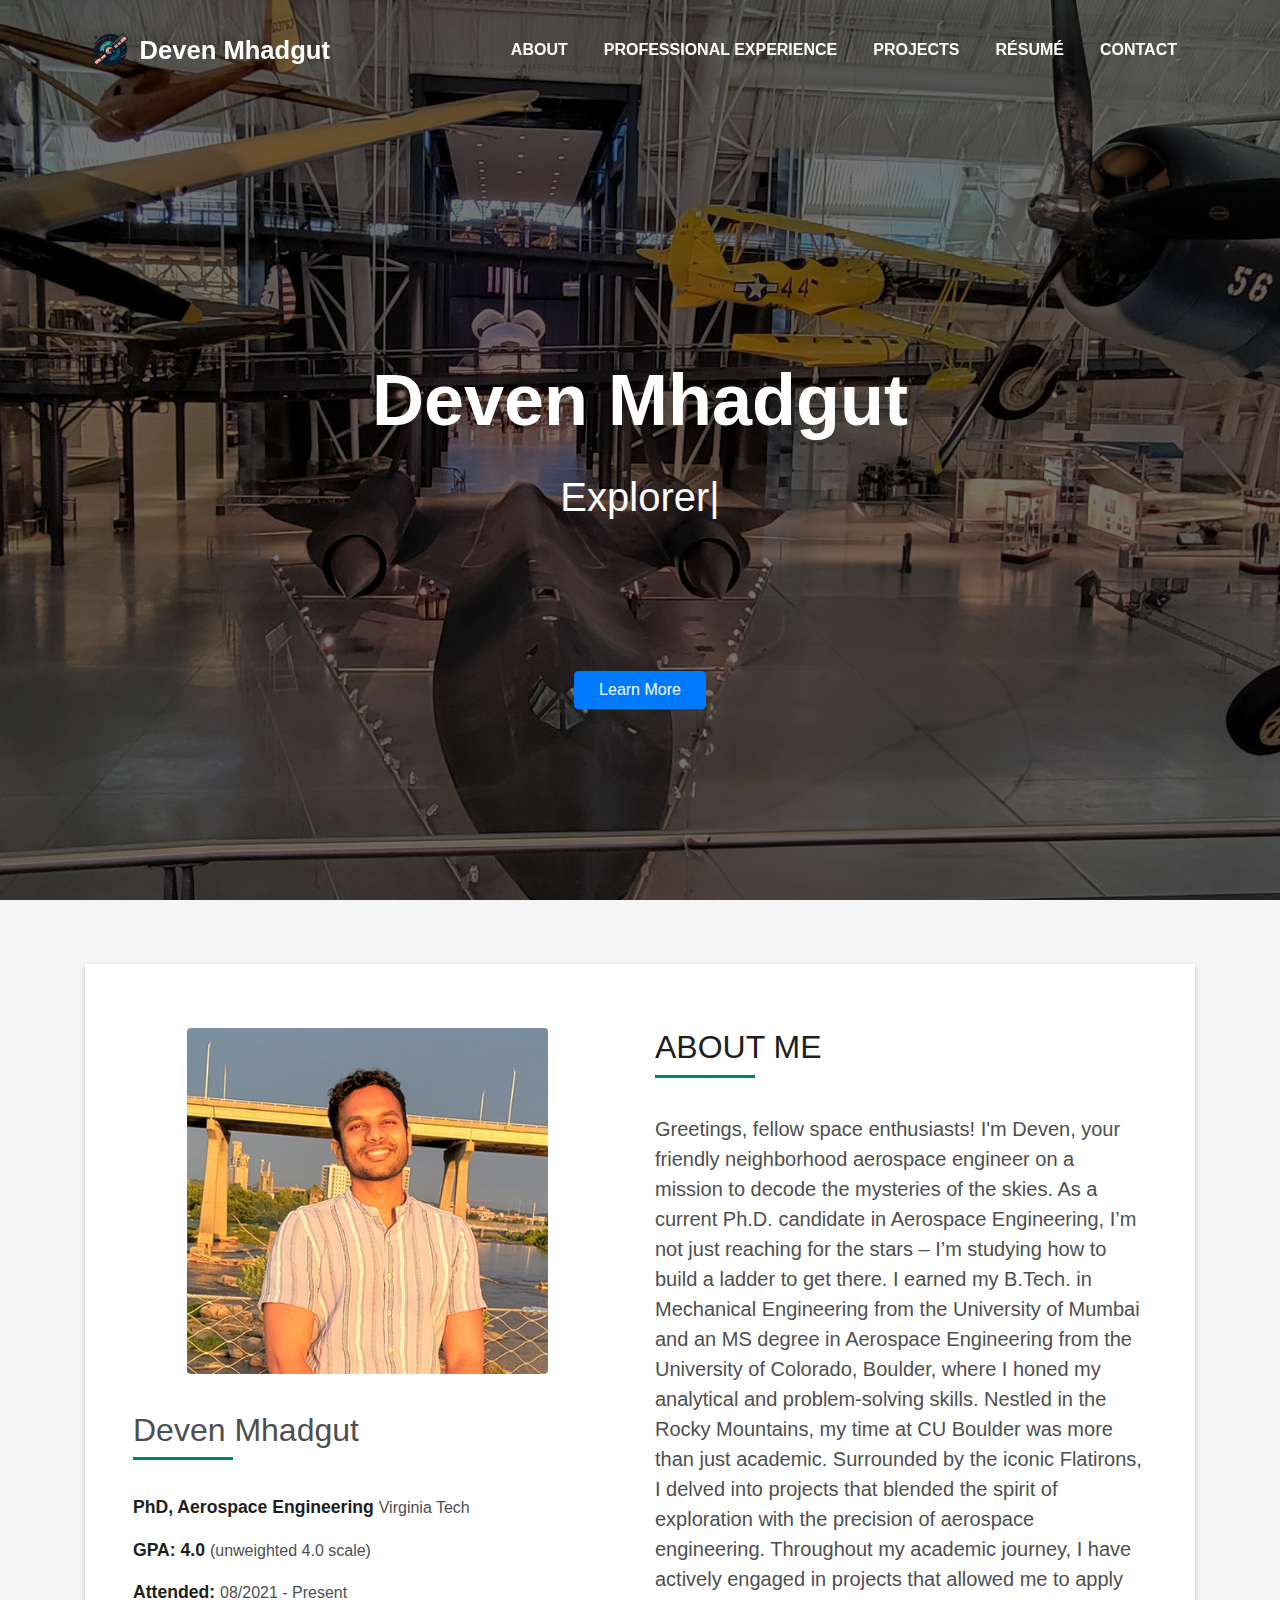
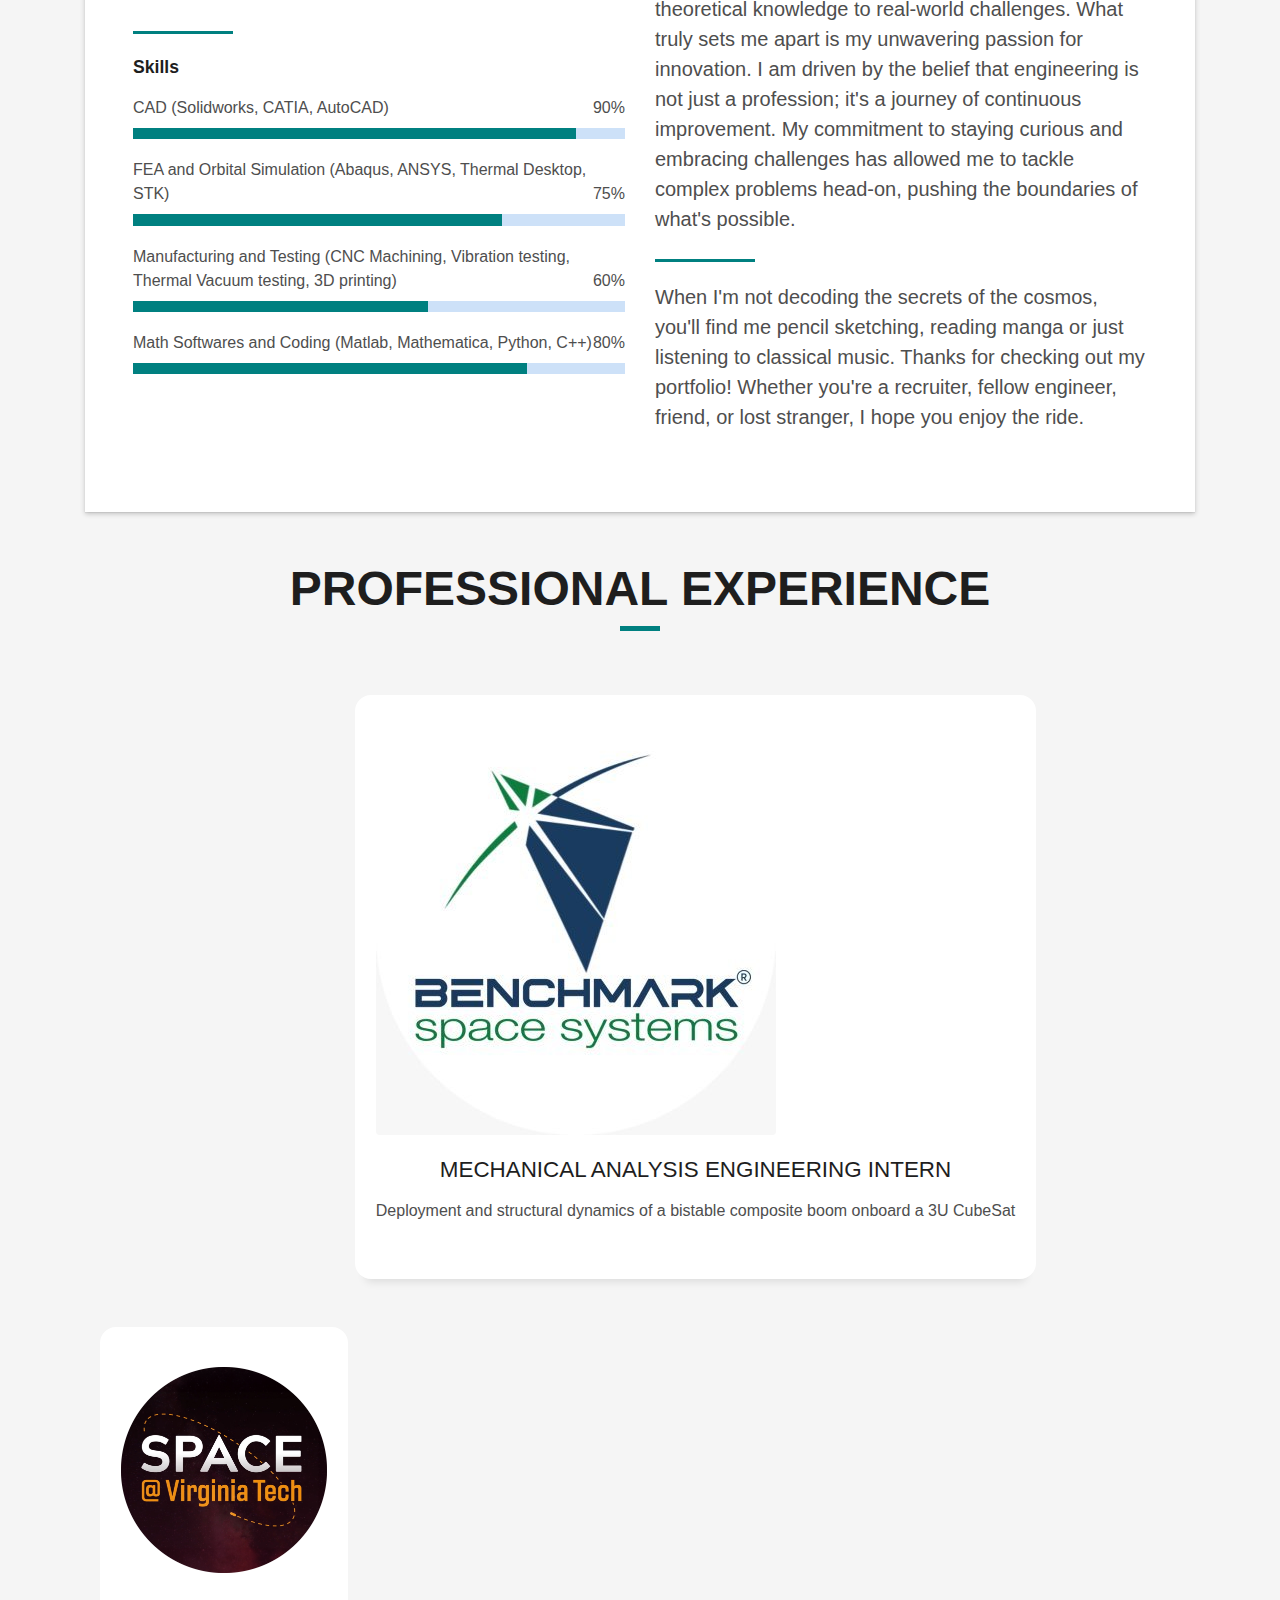
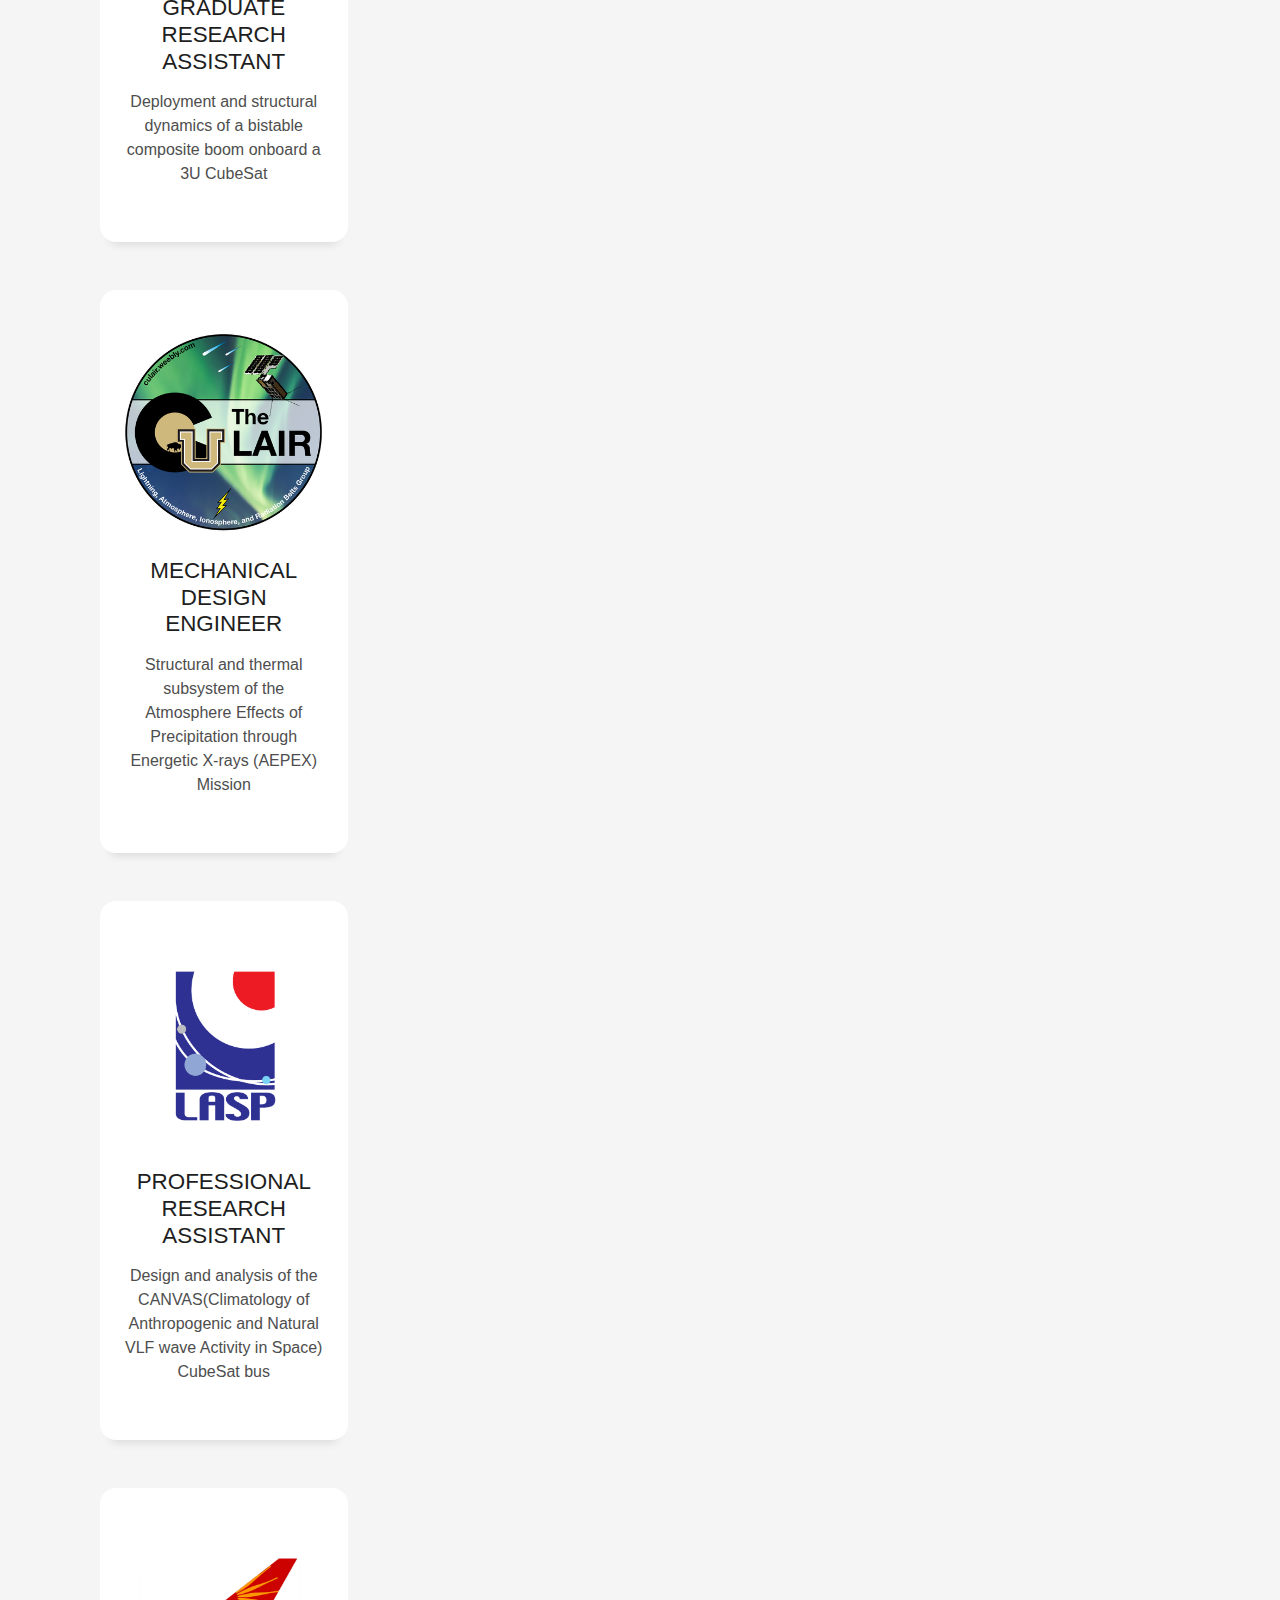
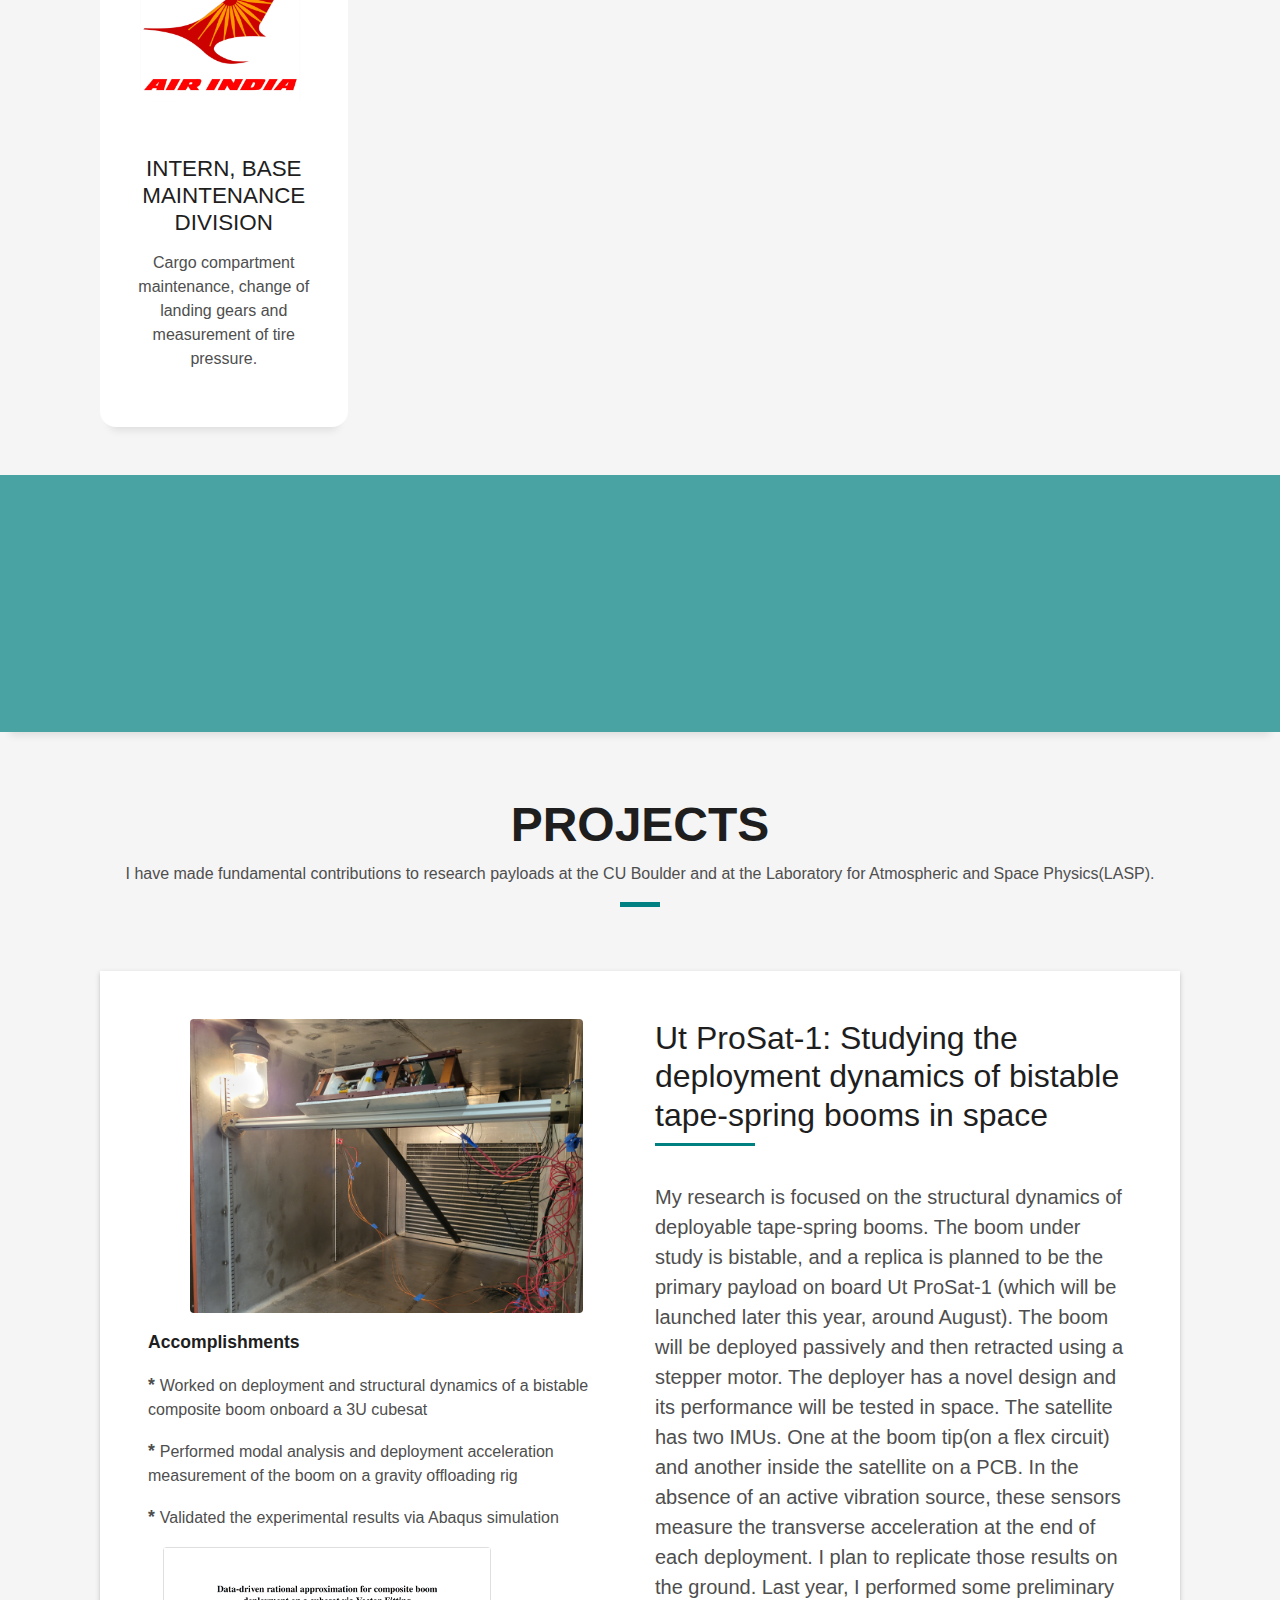
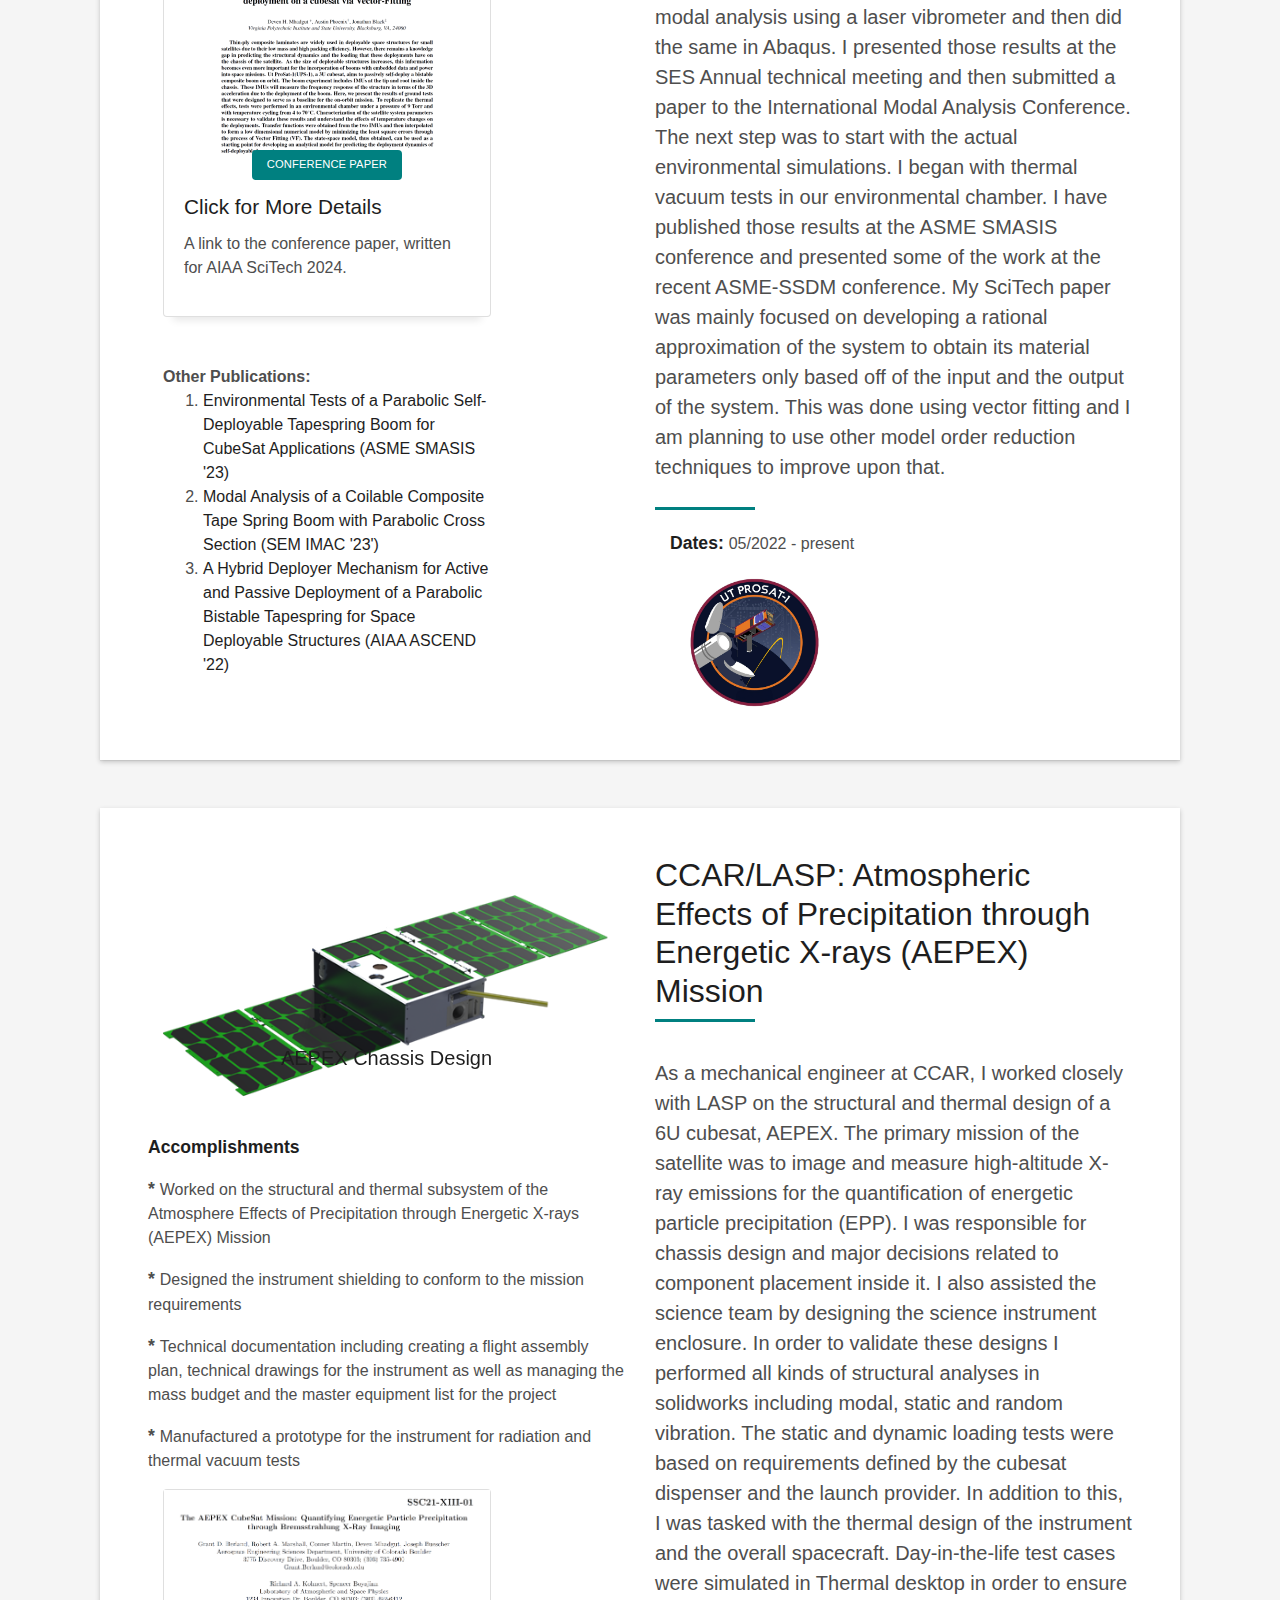
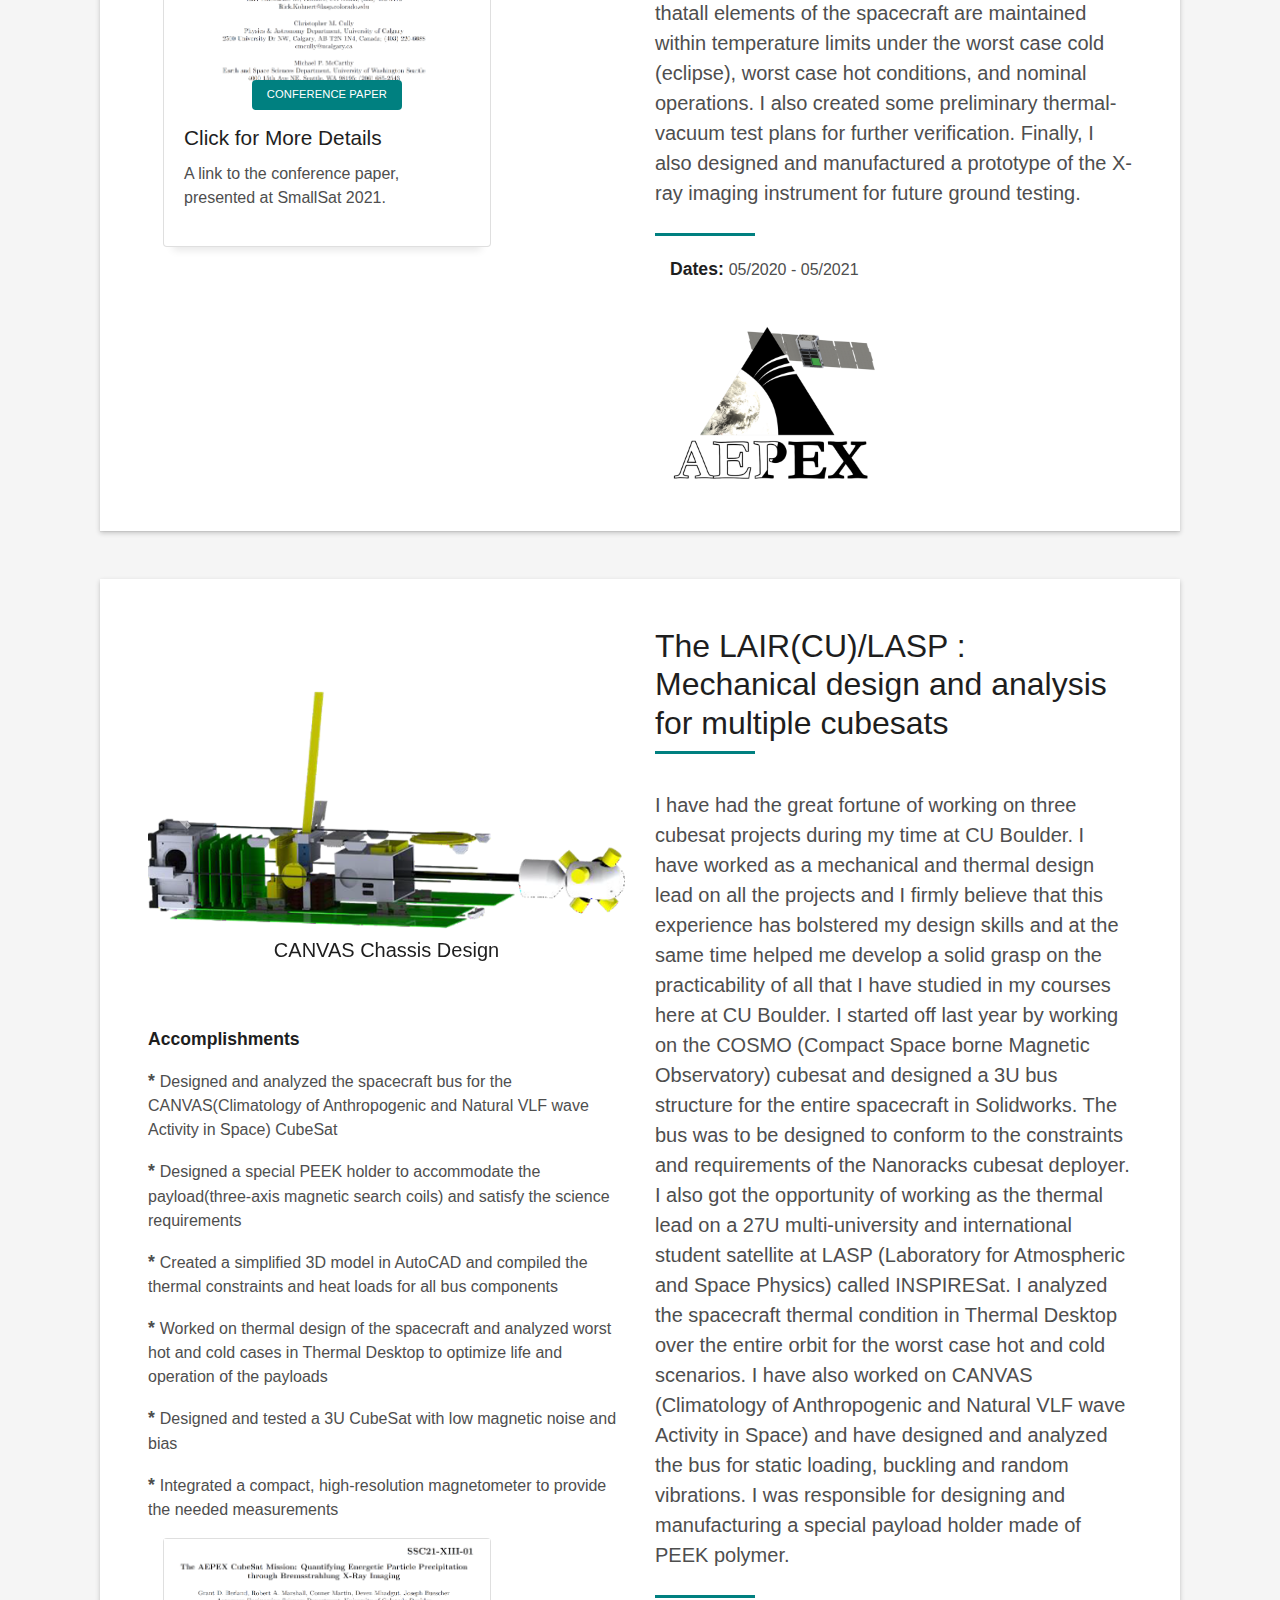
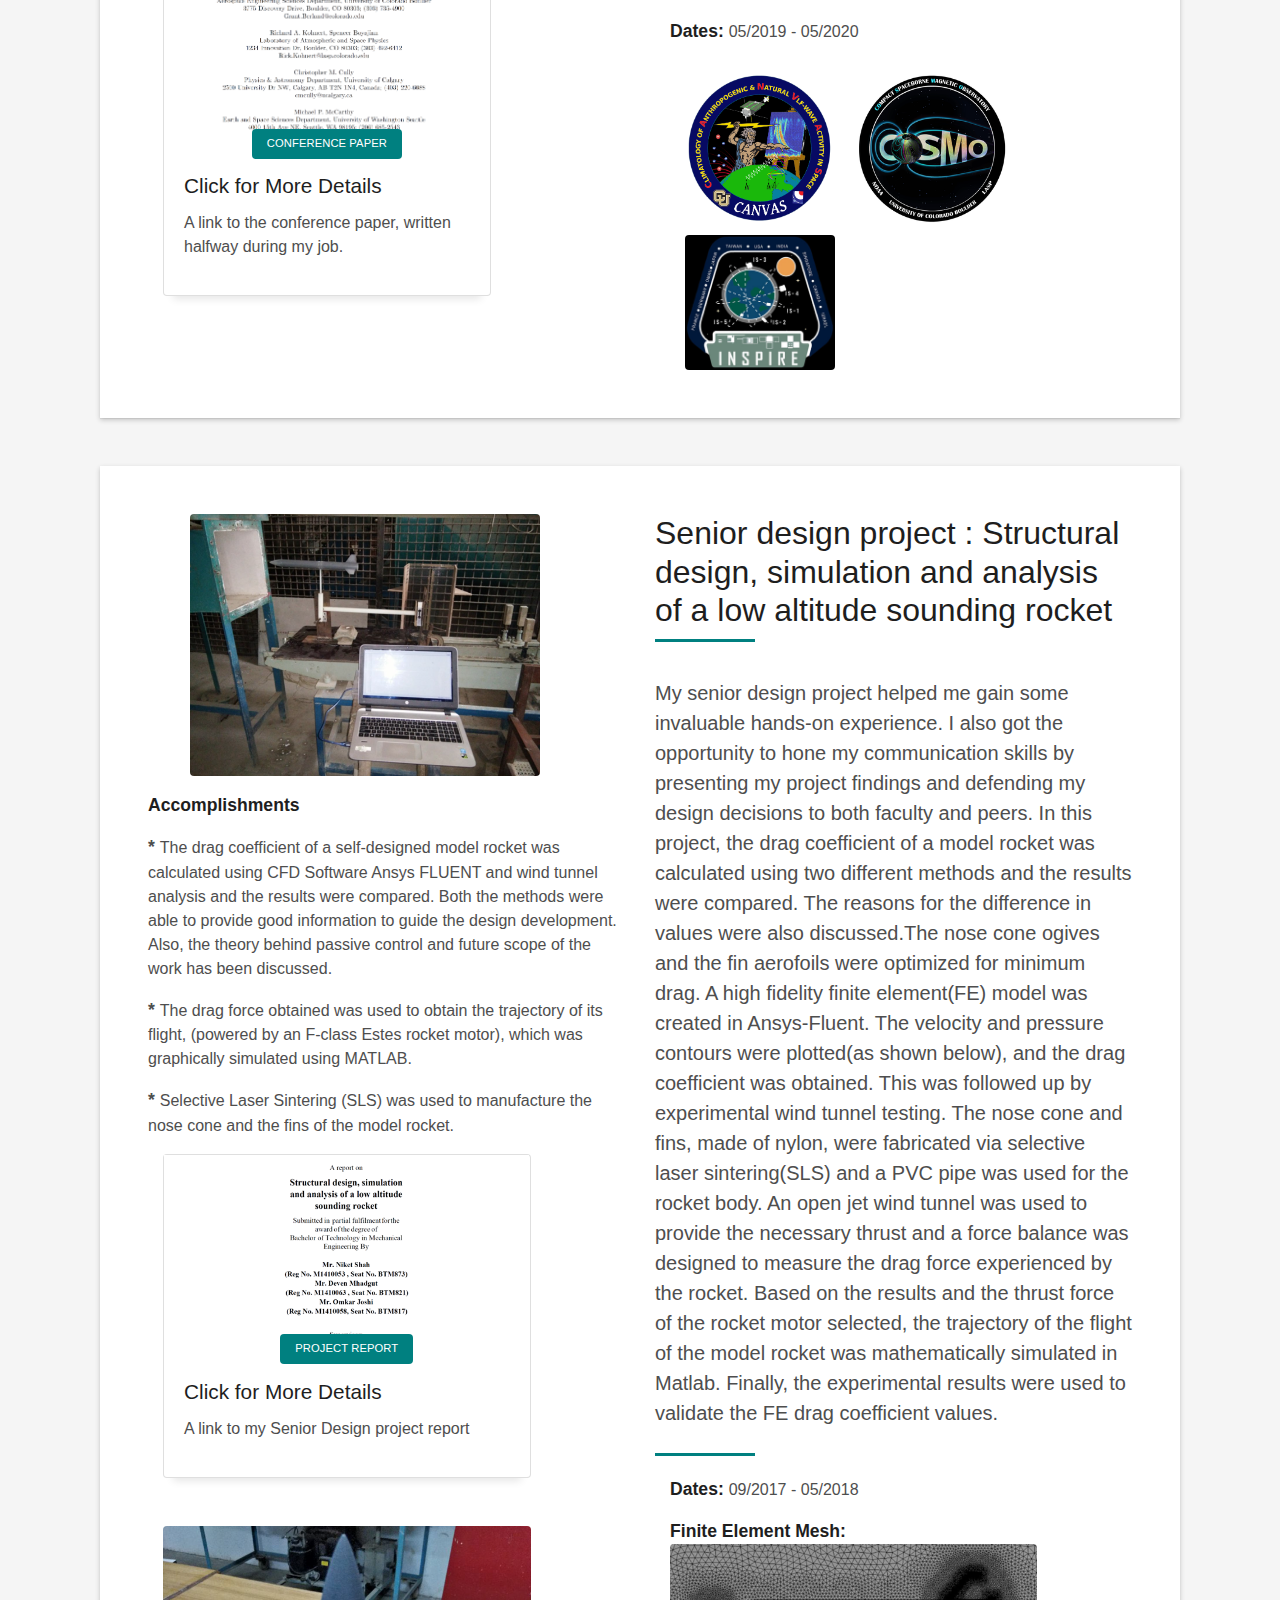
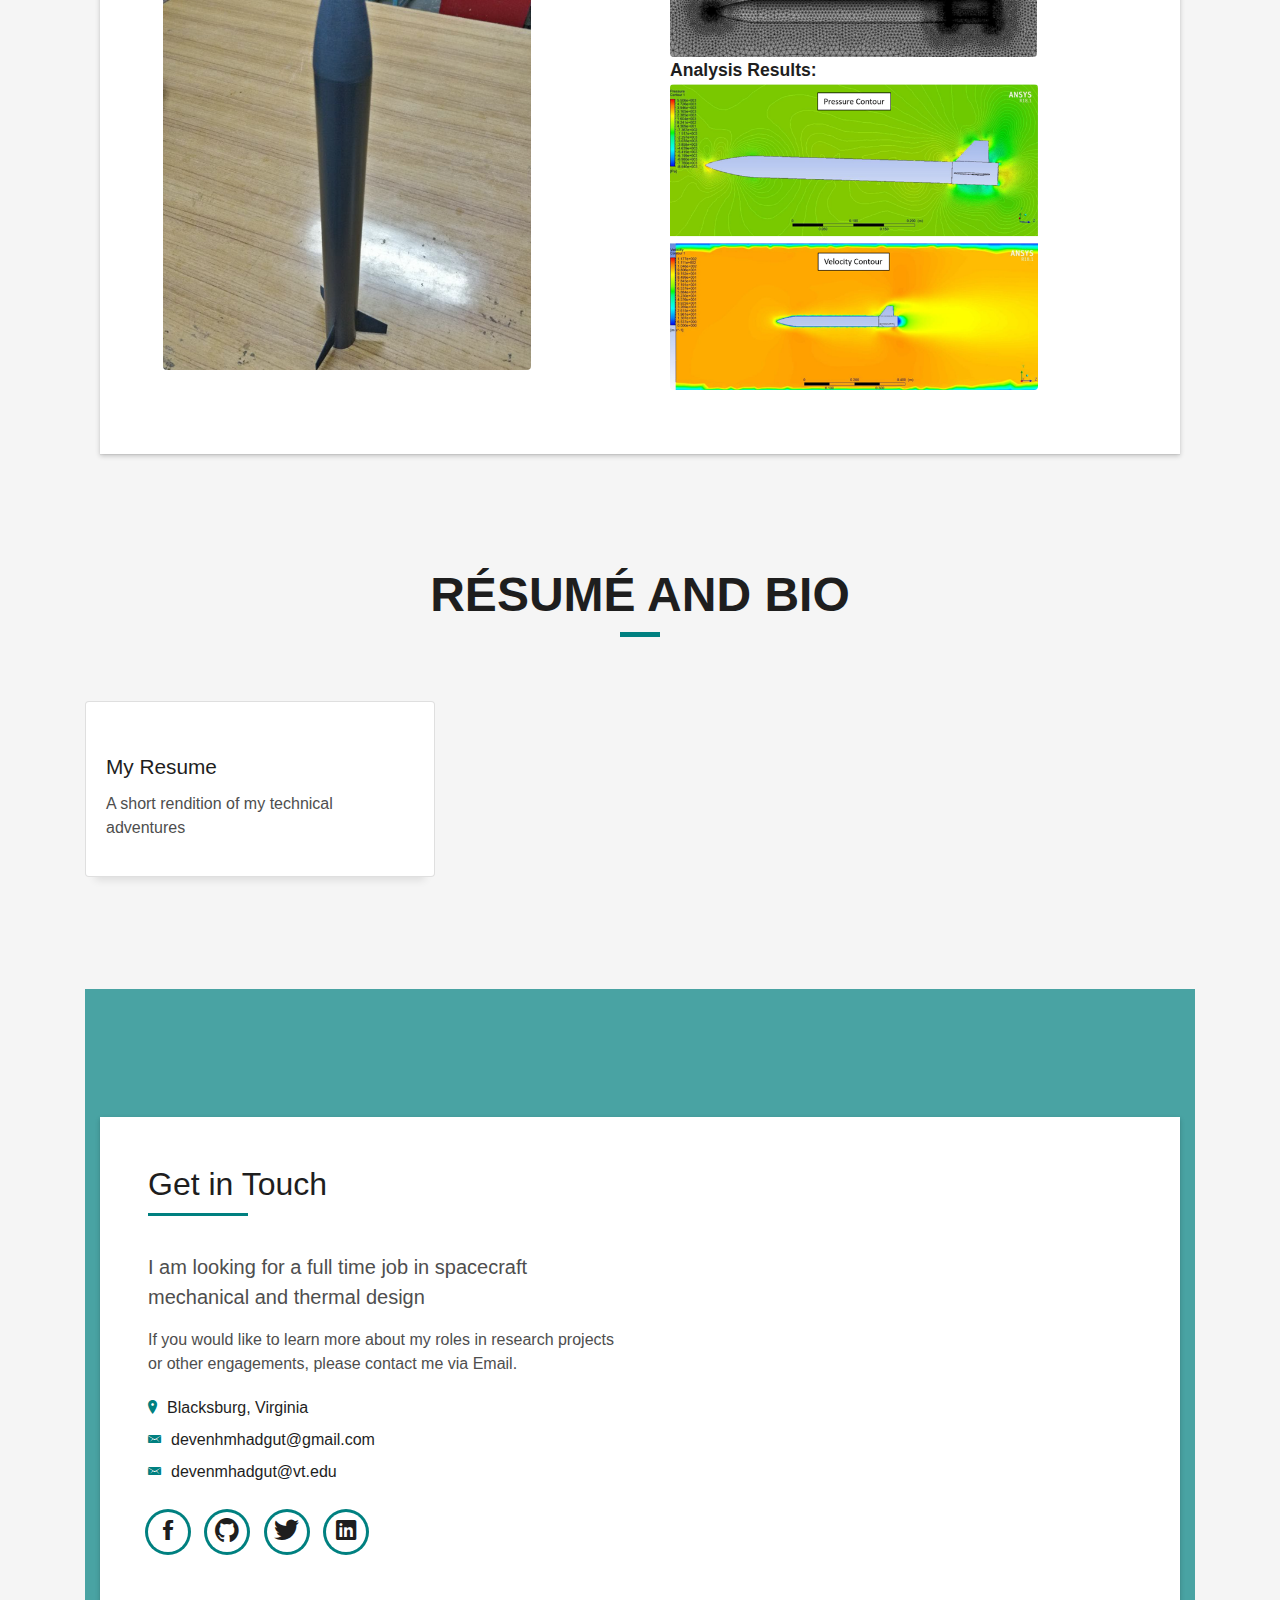
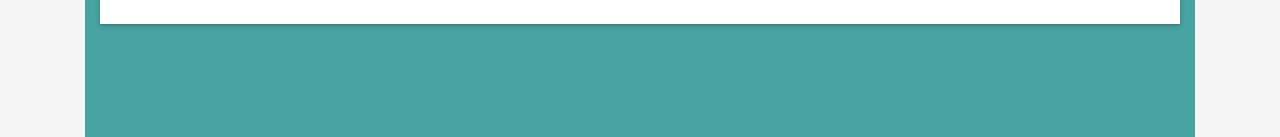
==== commit 6e5f9033: "added BSS logo" ====
--- a/index.html
+++ b/index.html
@@ -220,6 +220,21 @@
 							</div>
 						</div>
 						<div class="row">
+							<div class="col-md-3"></div>
+								<div class="service-box">
+									<div class="service-ico">
+										<a href="https://www.benchmarkspacesystems.com">
+											<img src="img/BSSlogo.jpg" class="img-fluid rounded b-shadow-a" alt="">
+										</a>
+									</div>
+									<div class="service-content">
+										<h2 class="s-title">Mechanical Analysis Engineering Intern</h2>
+										<p class="s-description text-center">
+											Deployment and structural dynamics of a bistable composite boom onboard a 3U CubeSat
+										</p>
+									</div>
+								</div>
+							</div>
 							<div class="col-md-3">
 								<div class="service-box">
 									<div class="service-ico">
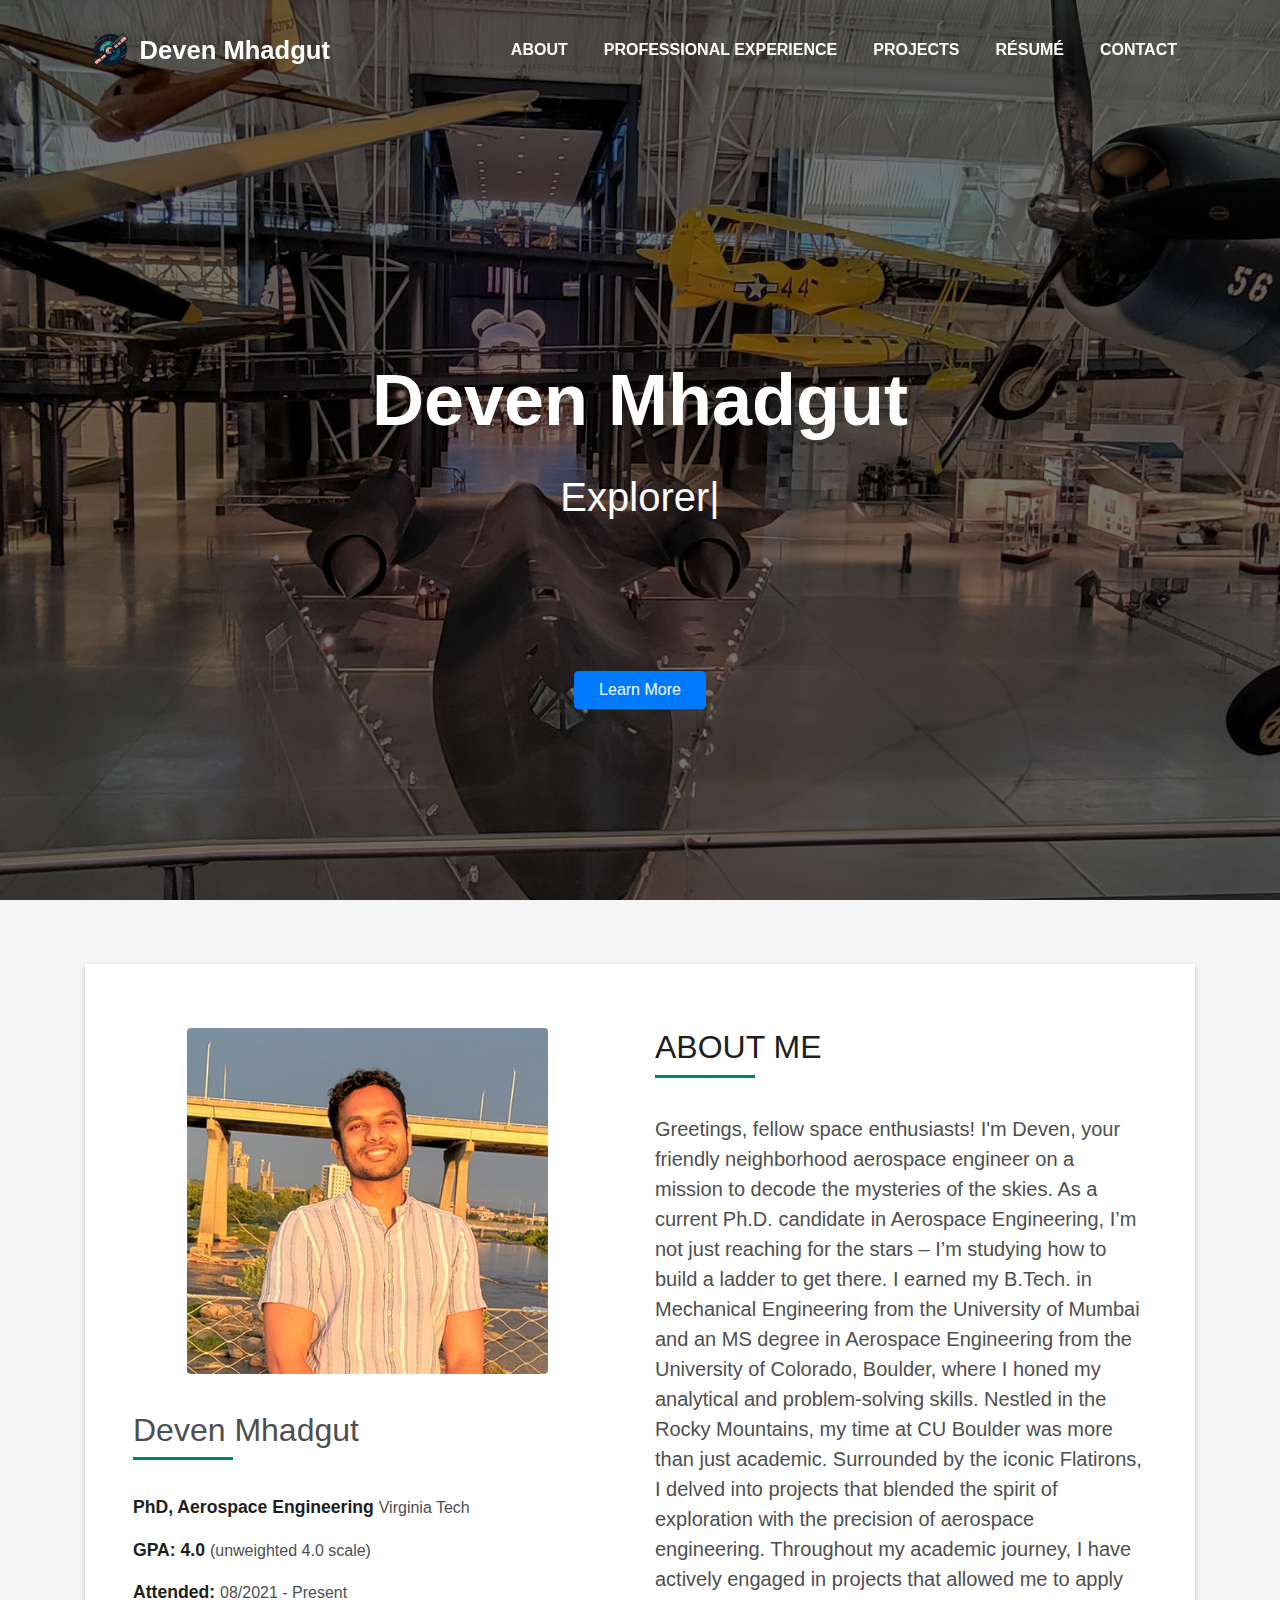
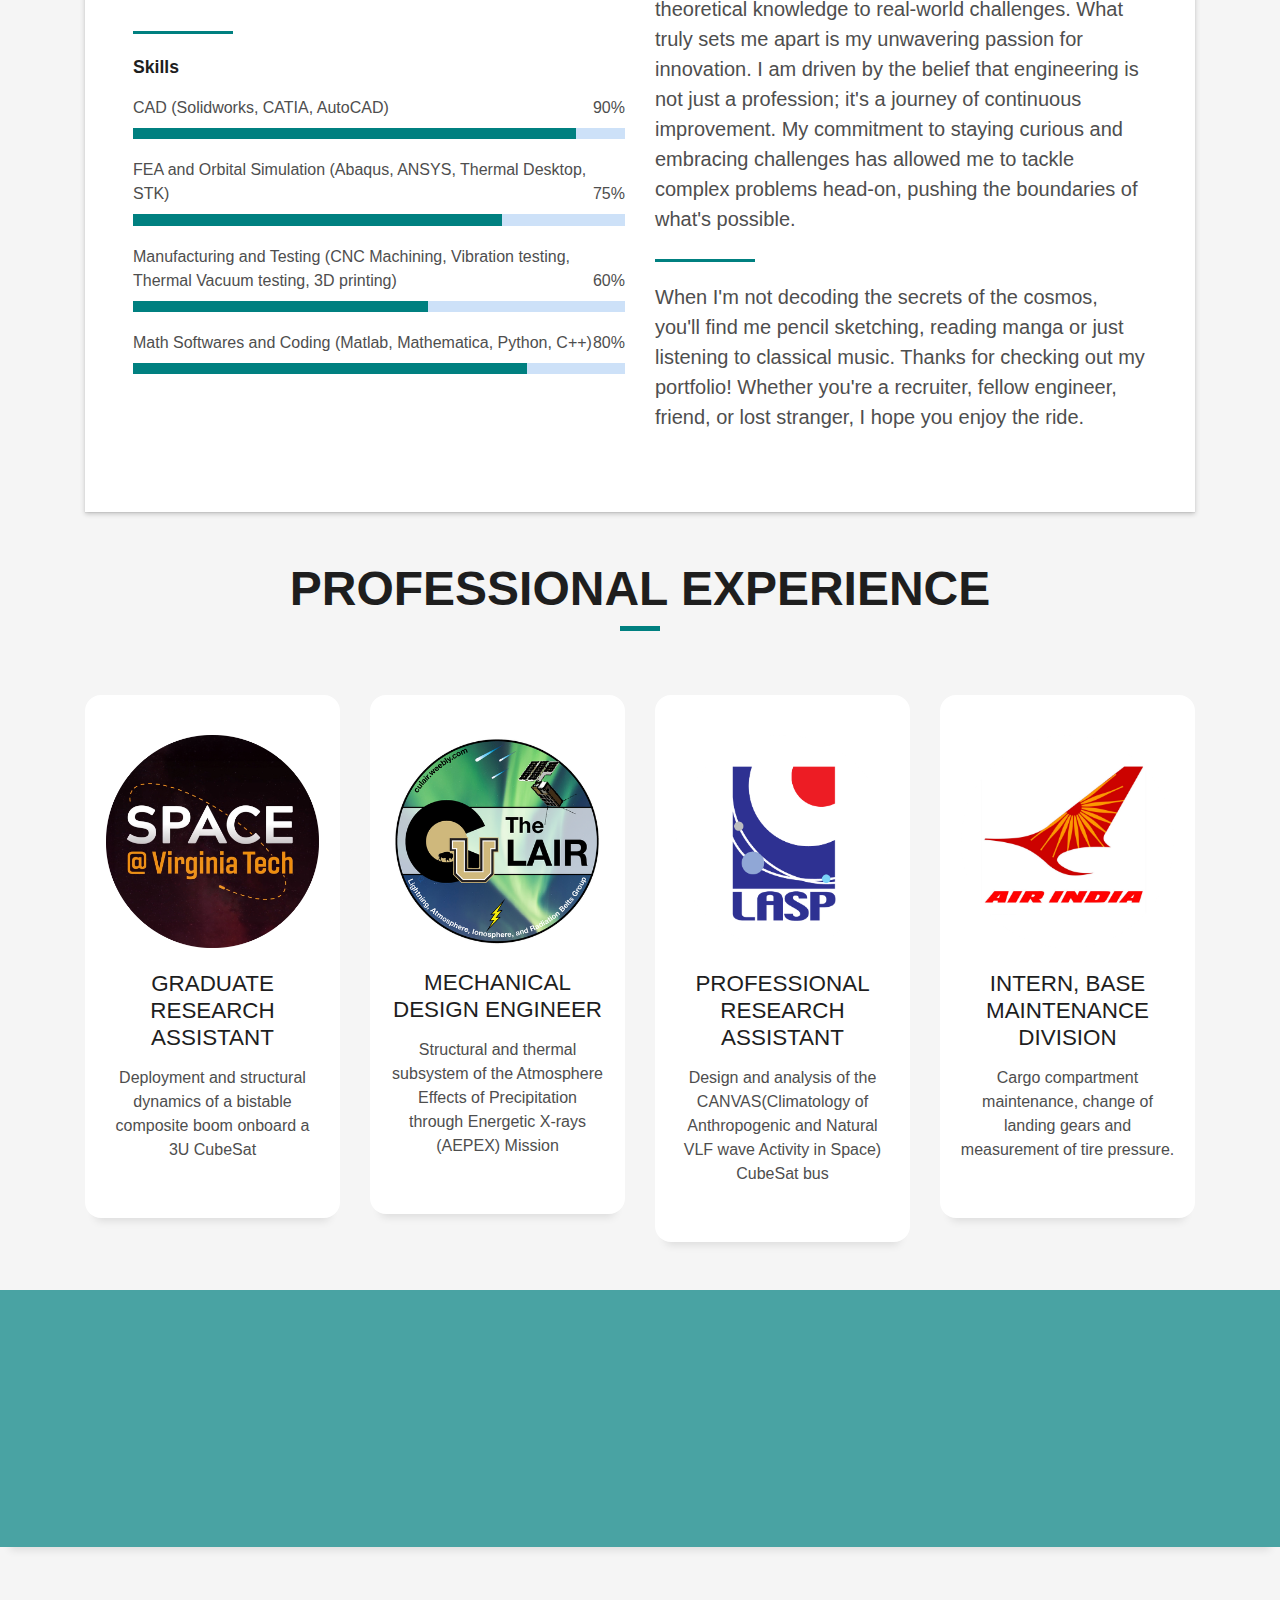
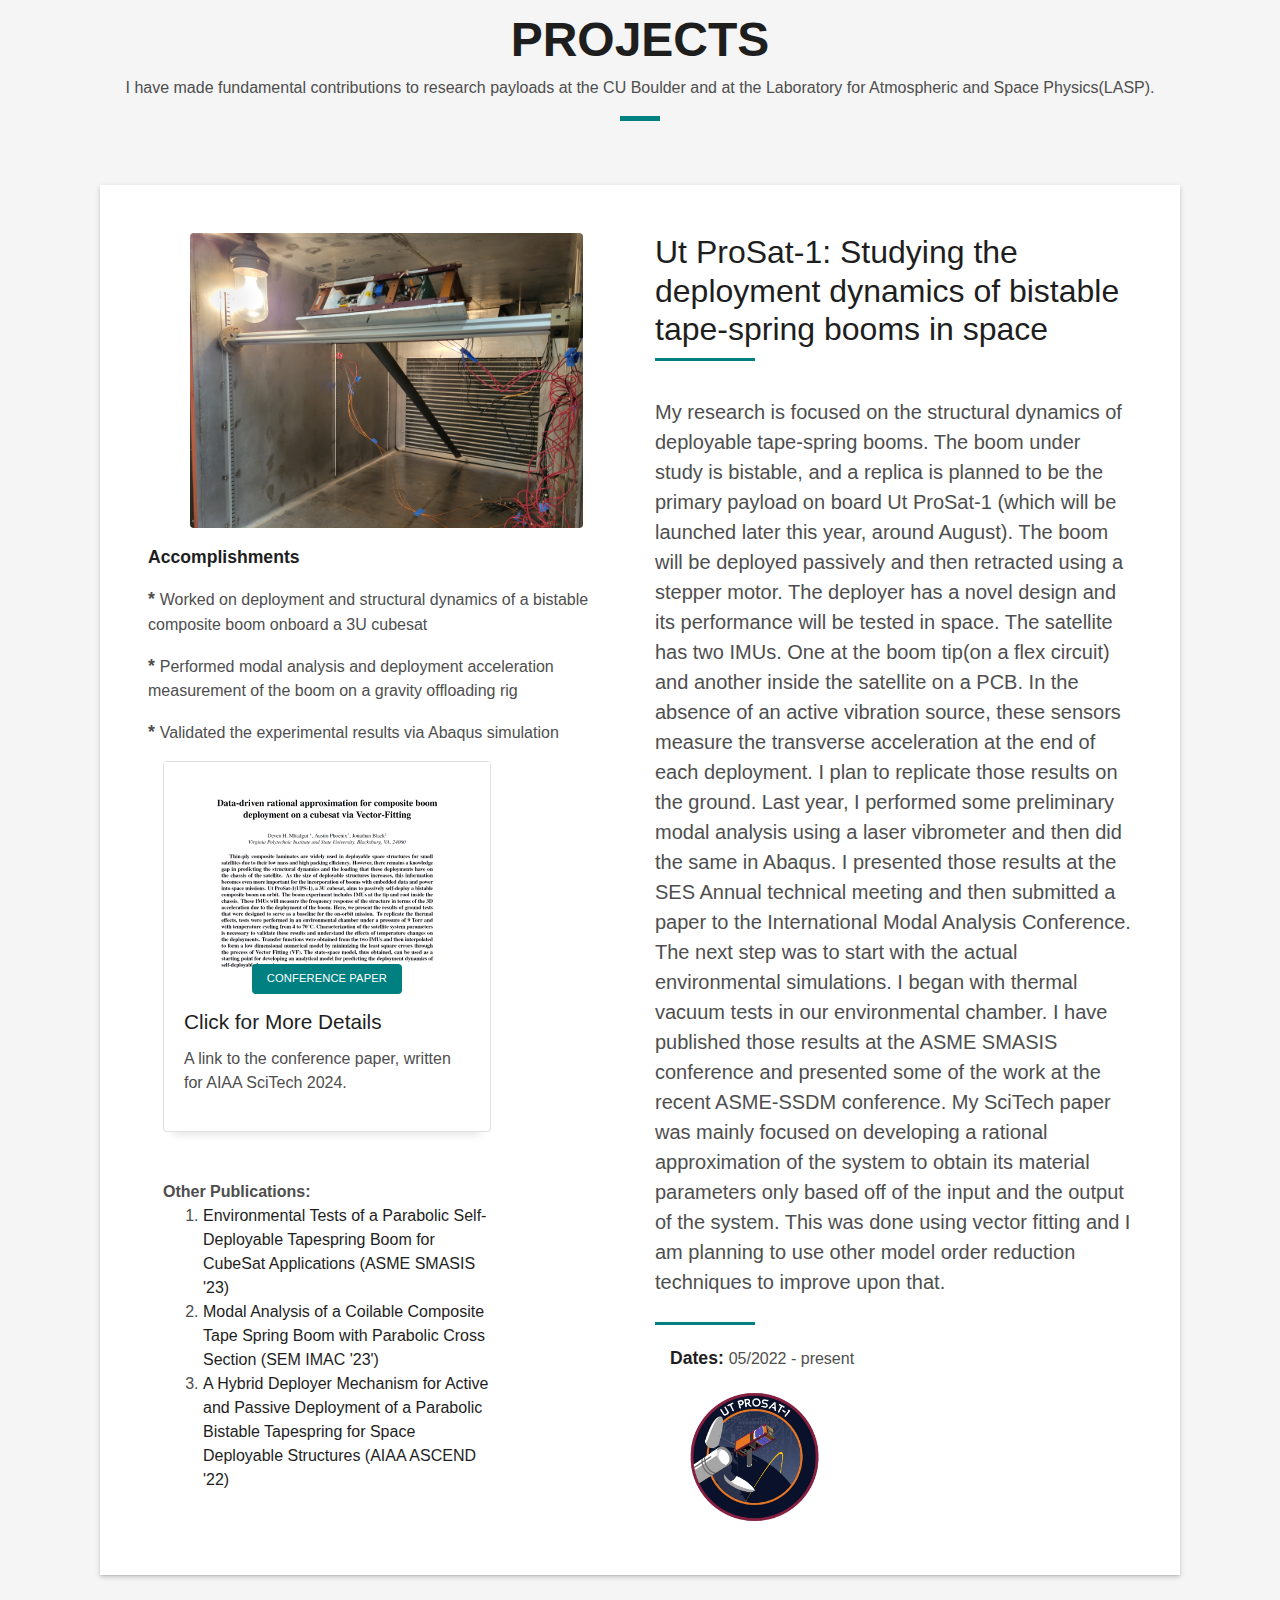
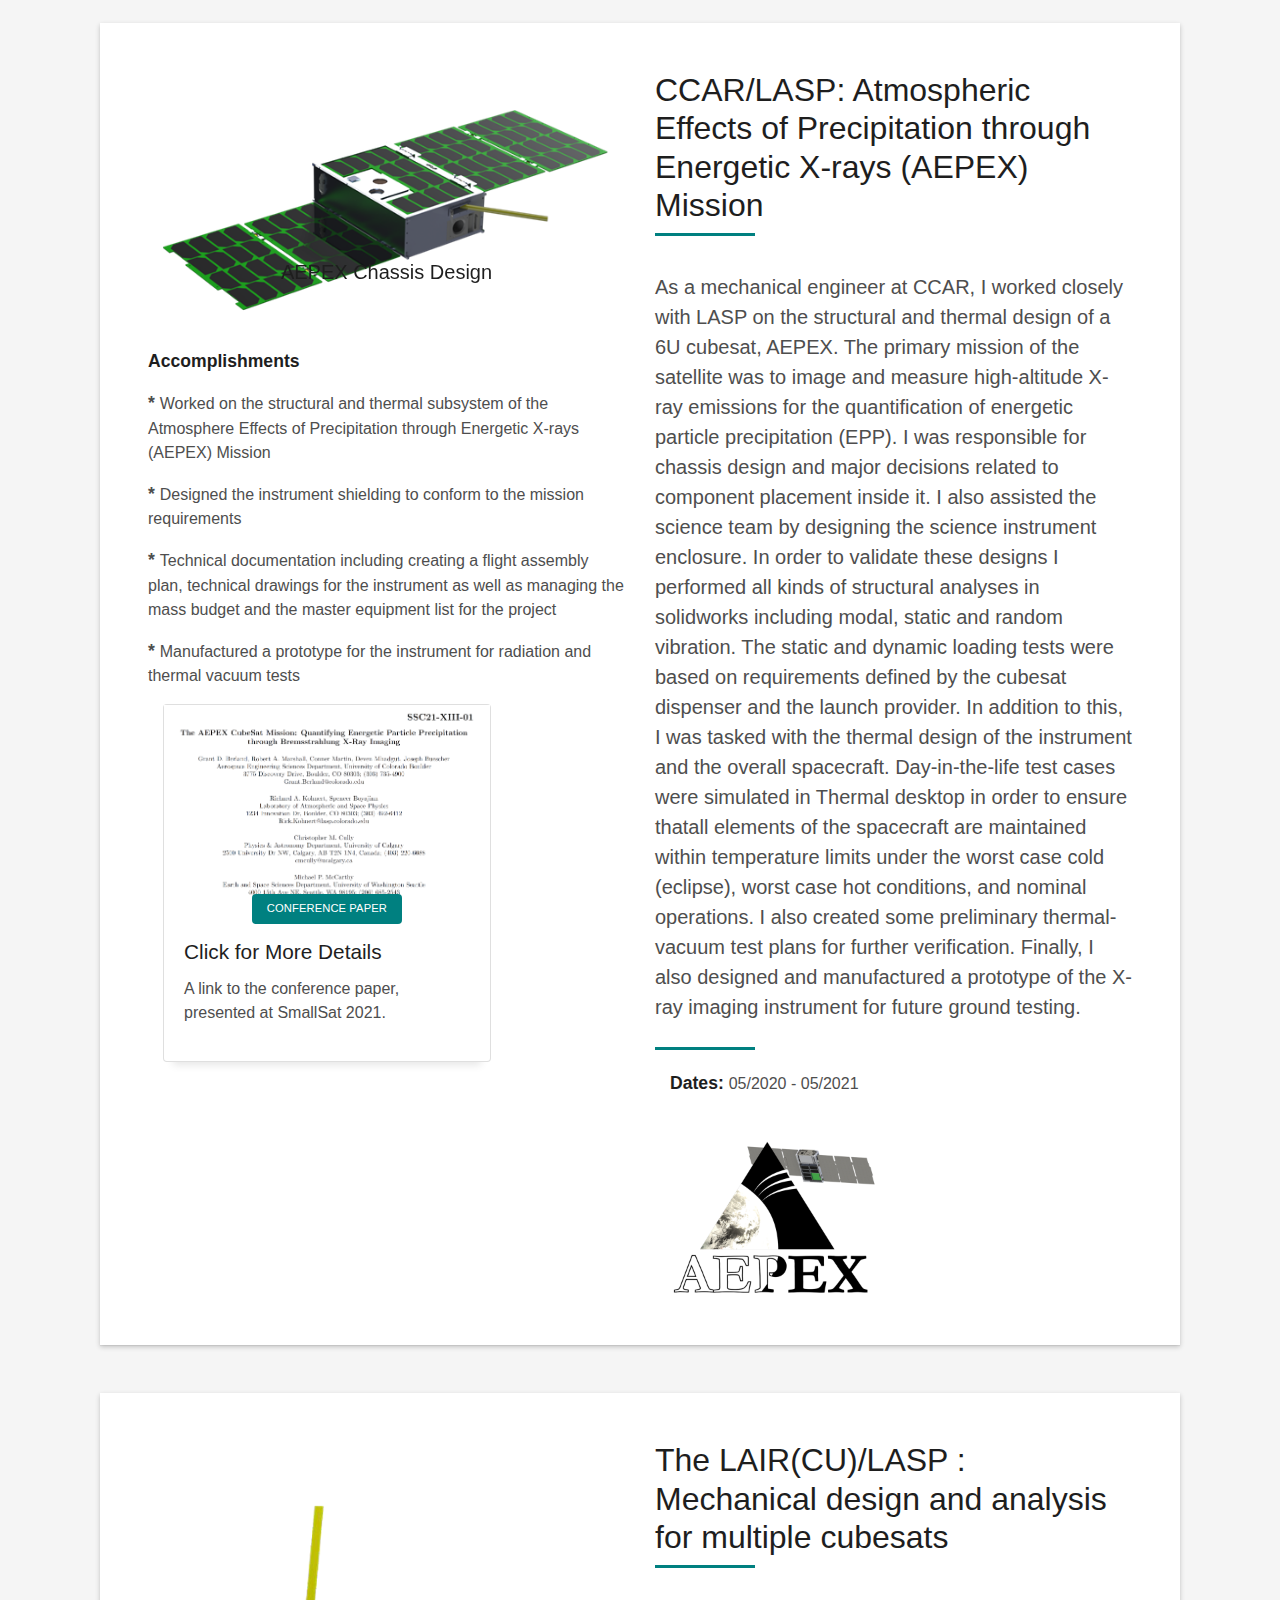
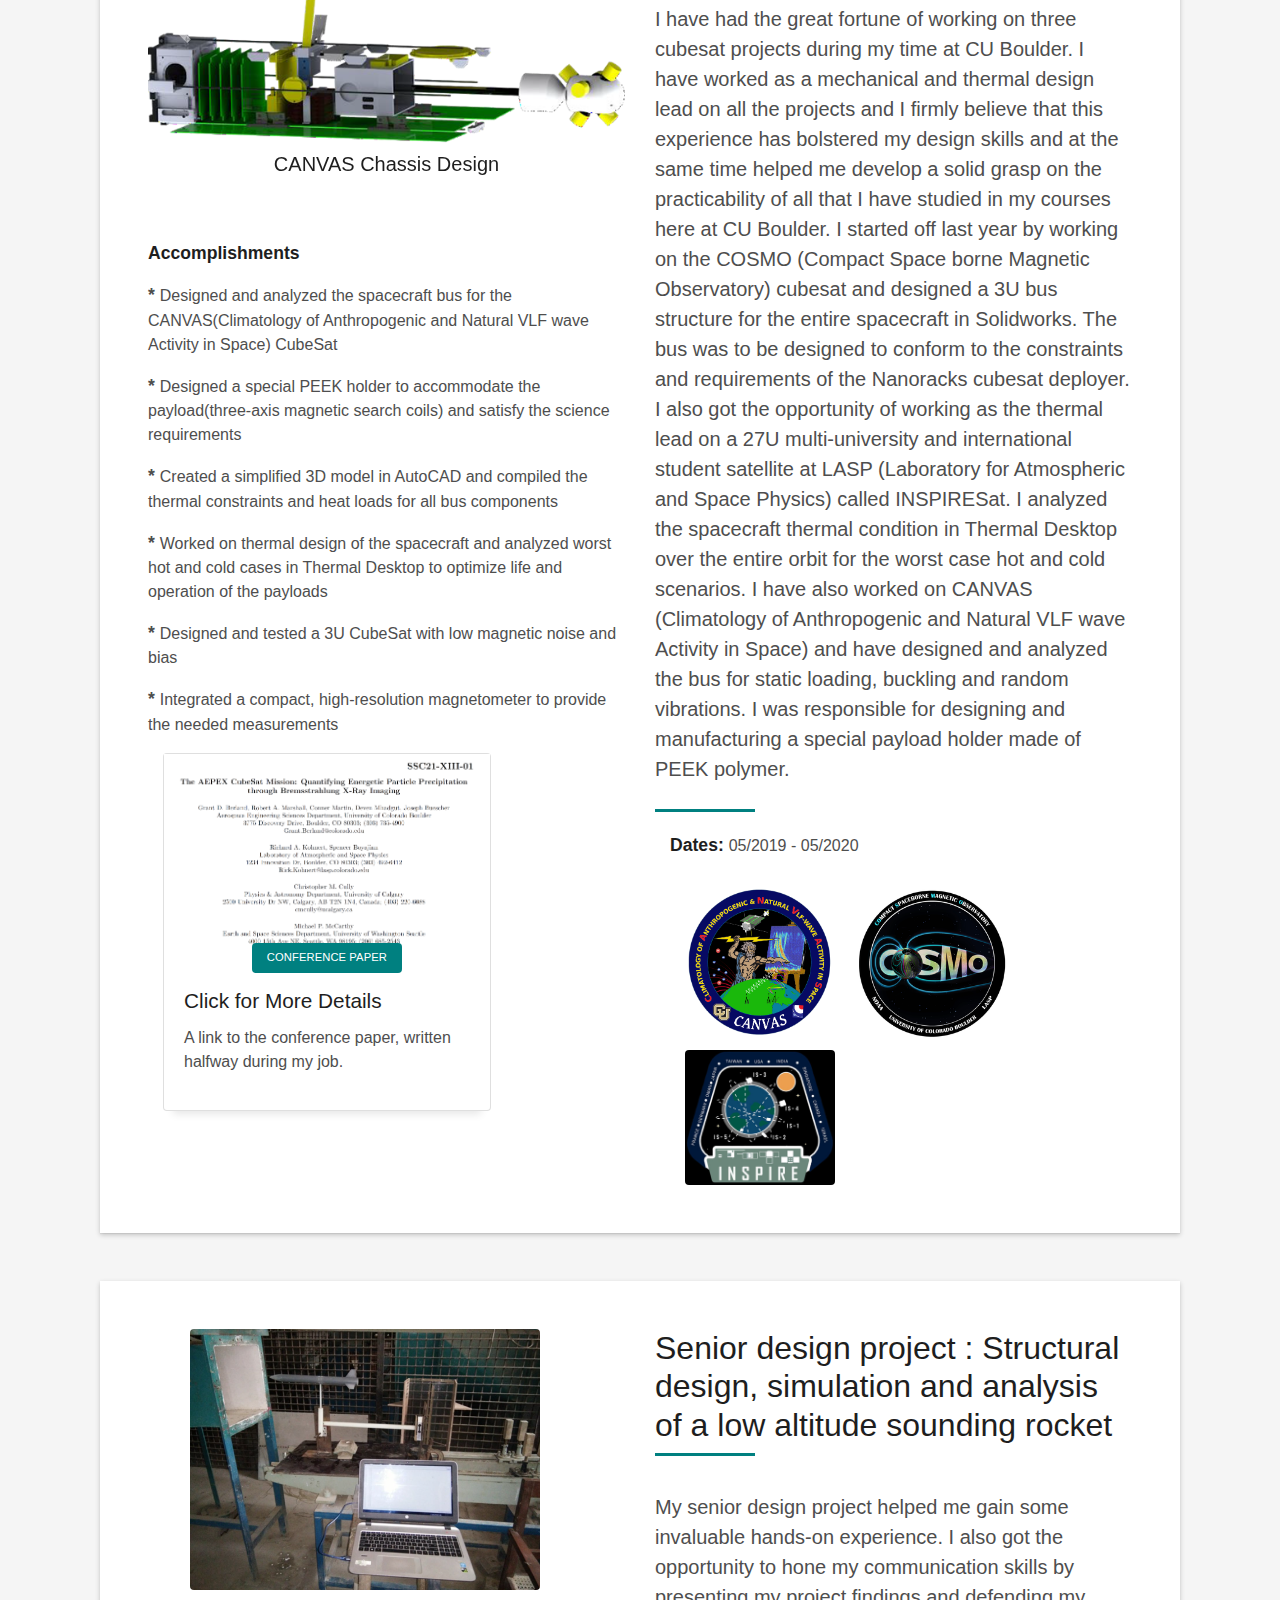
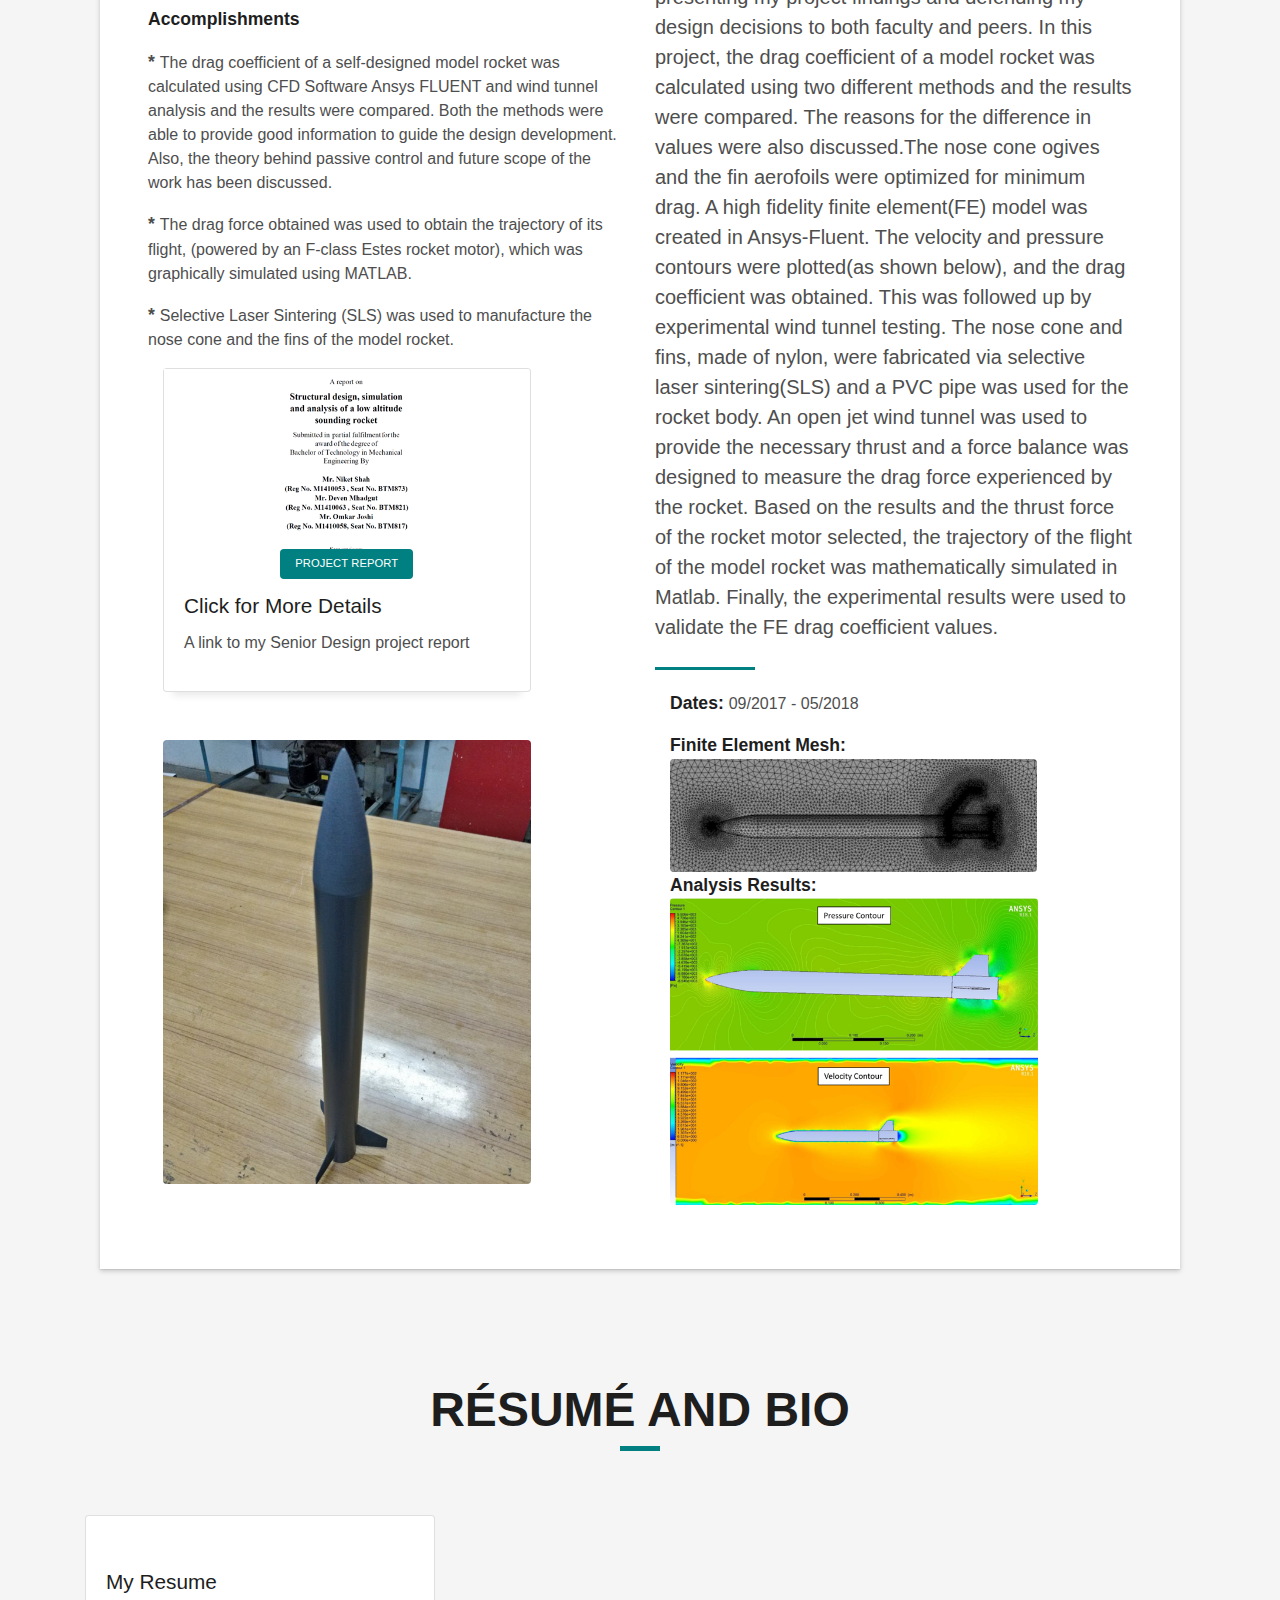
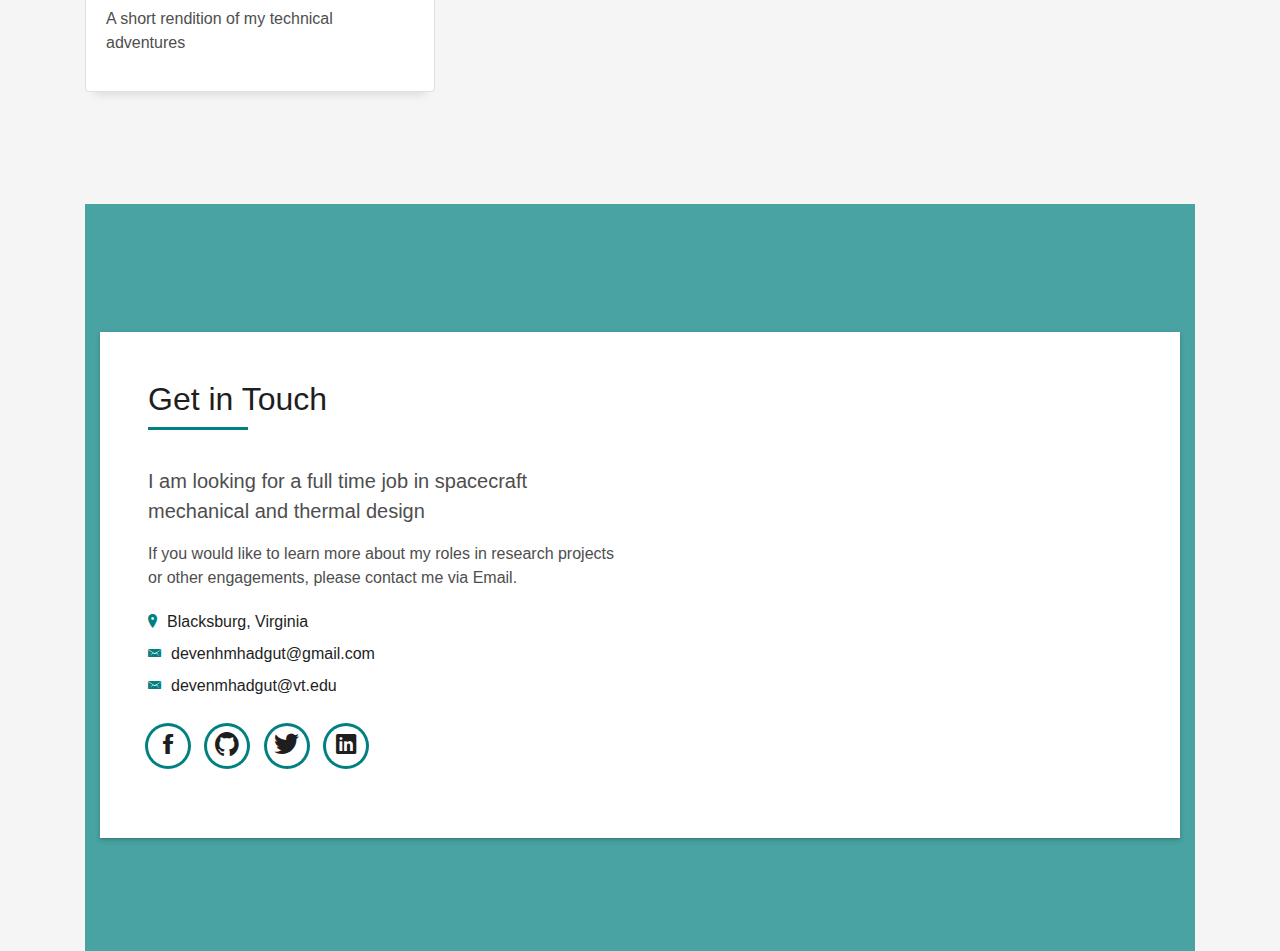
==== commit 990133c2: "changed back" ====
--- a/index.html
+++ b/index.html
@@ -219,7 +219,9 @@
 								</div>
 							</div>
 						</div>
+						
 						<div class="row">
+							<!--/
 							<div class="col-md-3"></div>
 								<div class="service-box">
 									<div class="service-ico">
@@ -235,6 +237,7 @@
 									</div>
 								</div>
 							</div>
+							/-->
 							<div class="col-md-3">
 								<div class="service-box">
 									<div class="service-ico">
